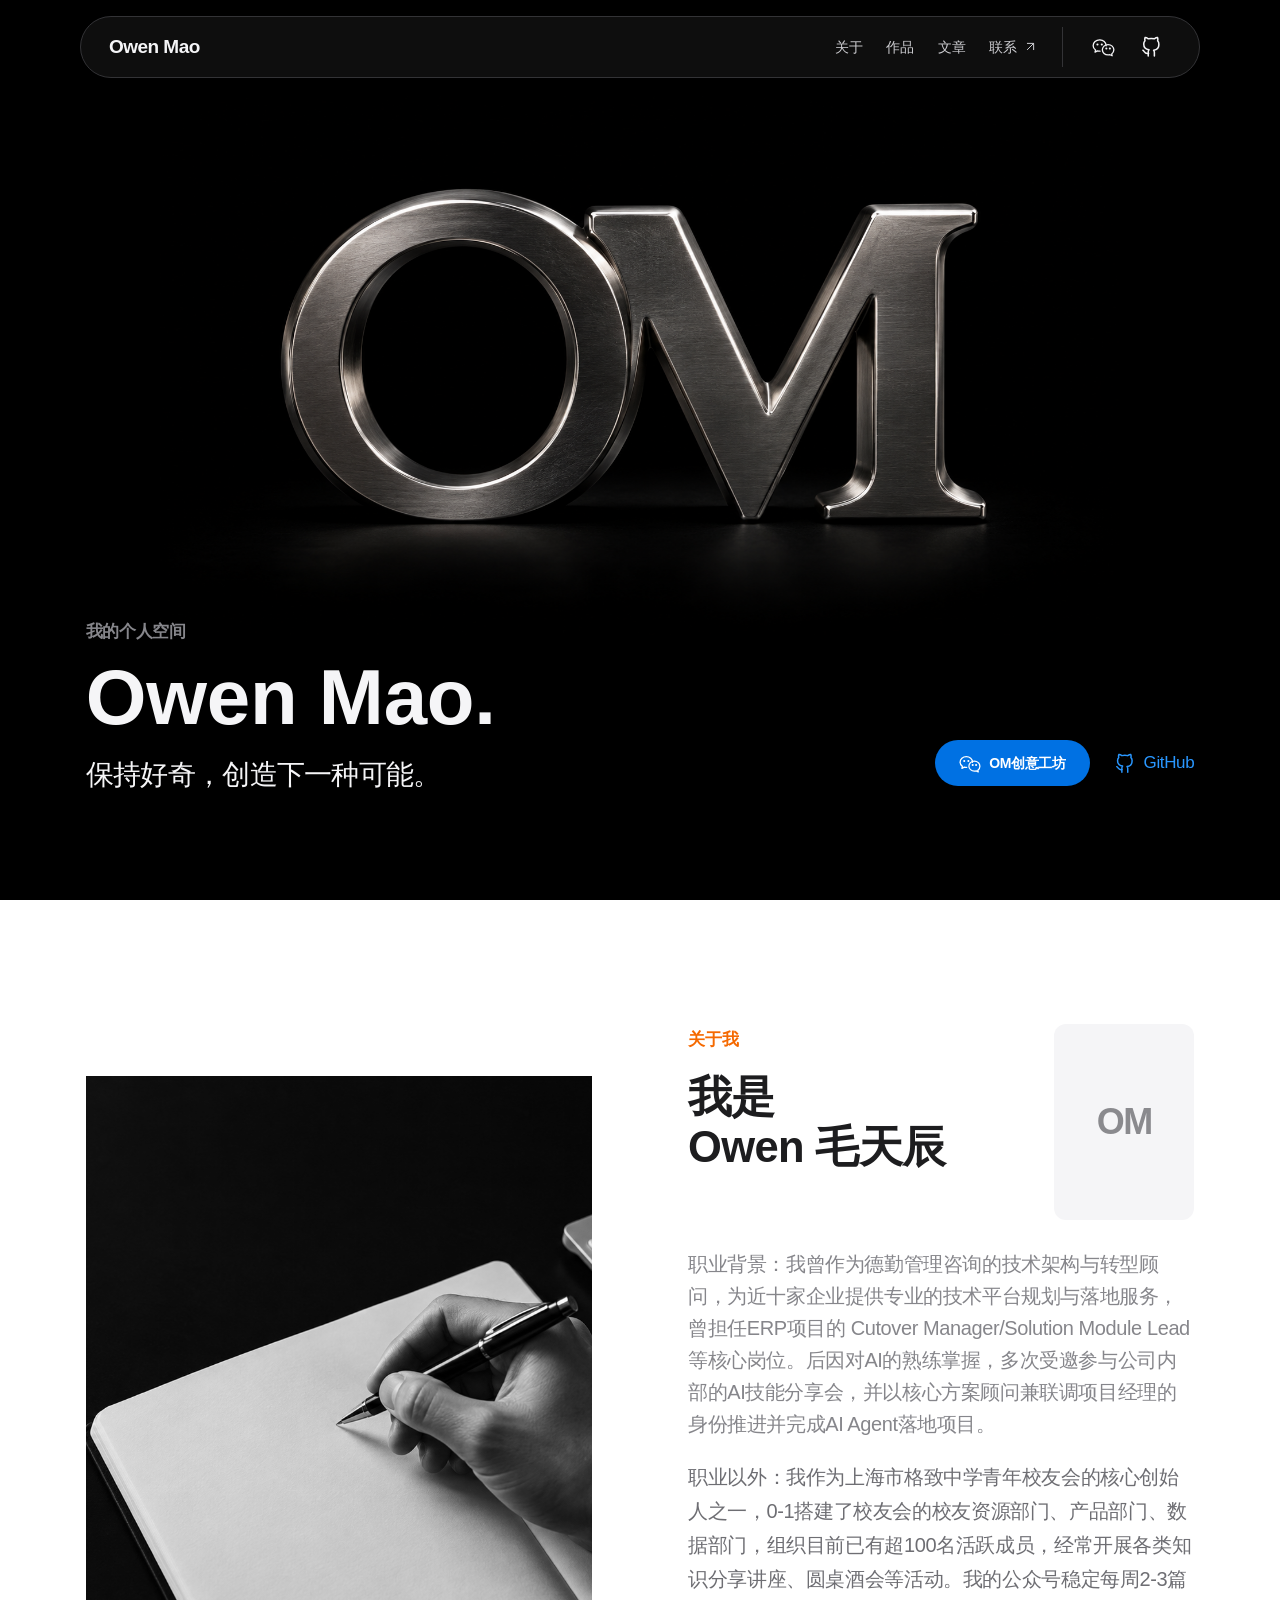
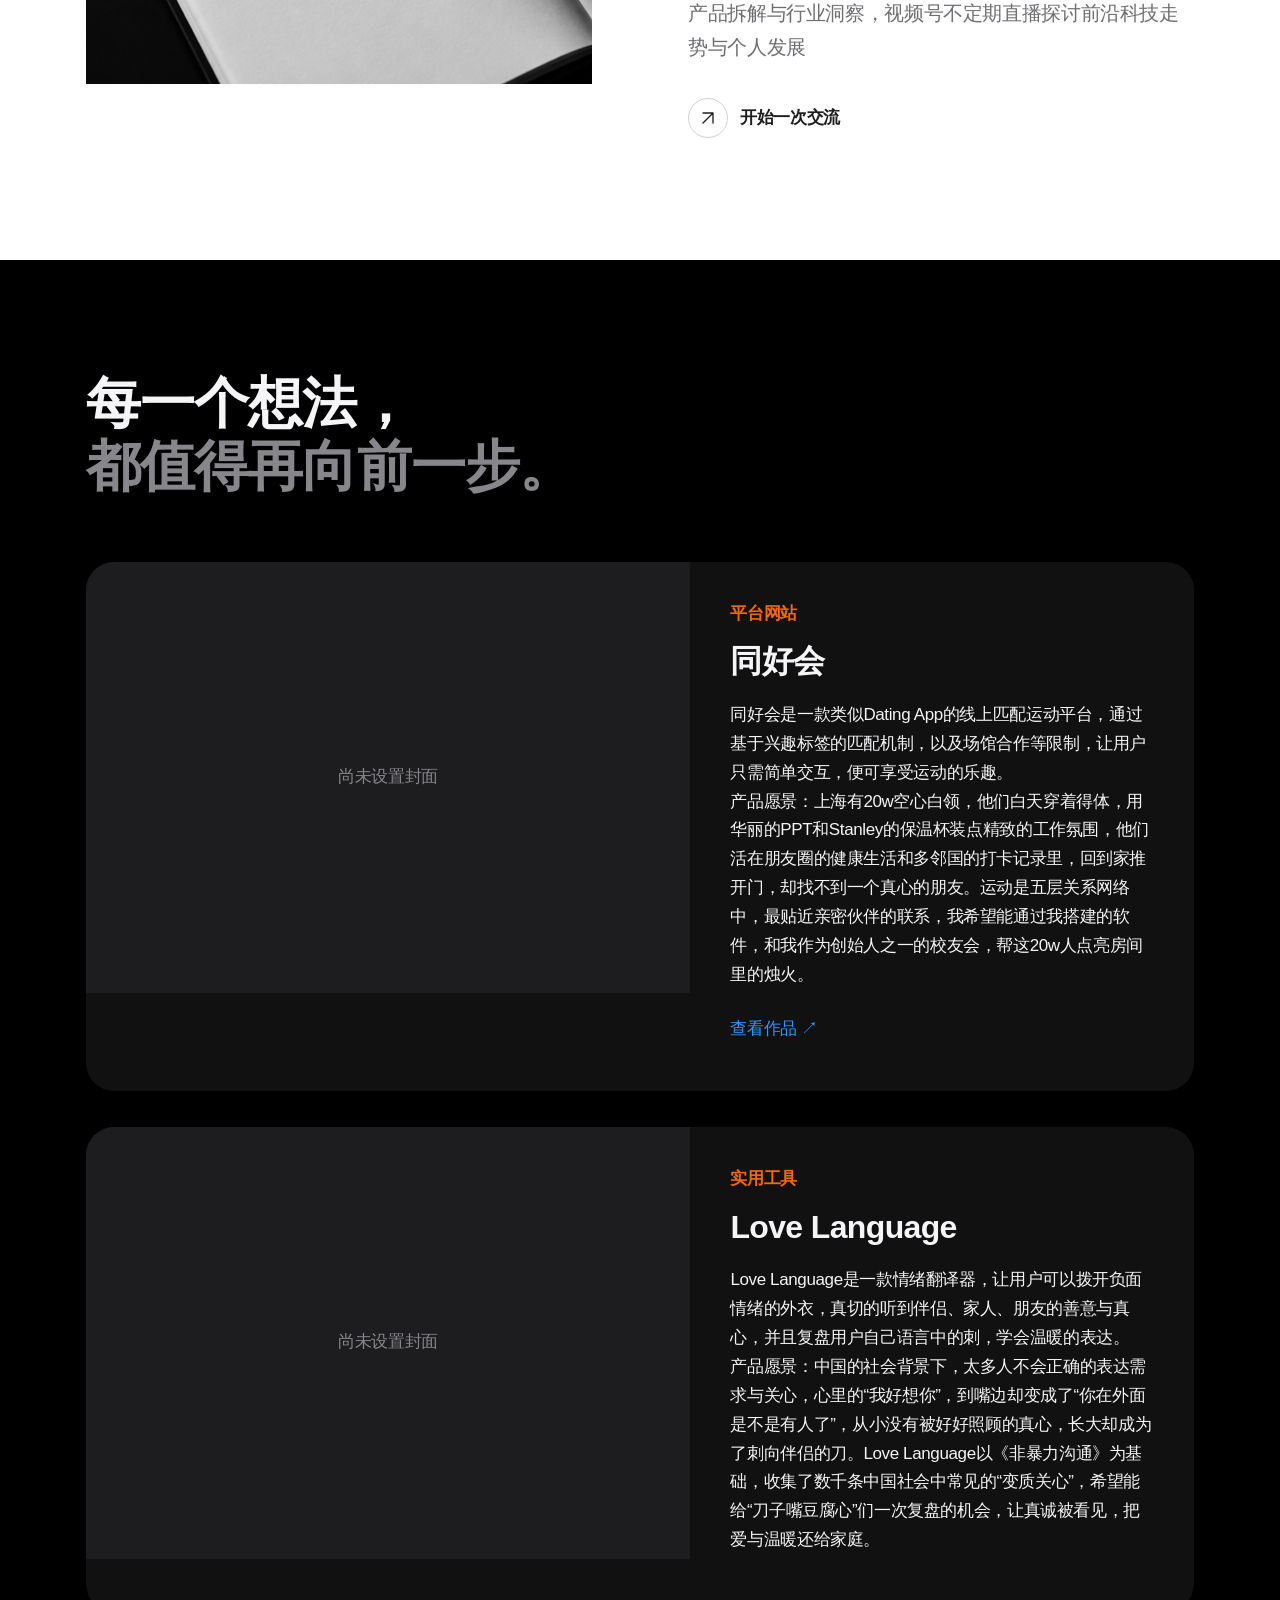
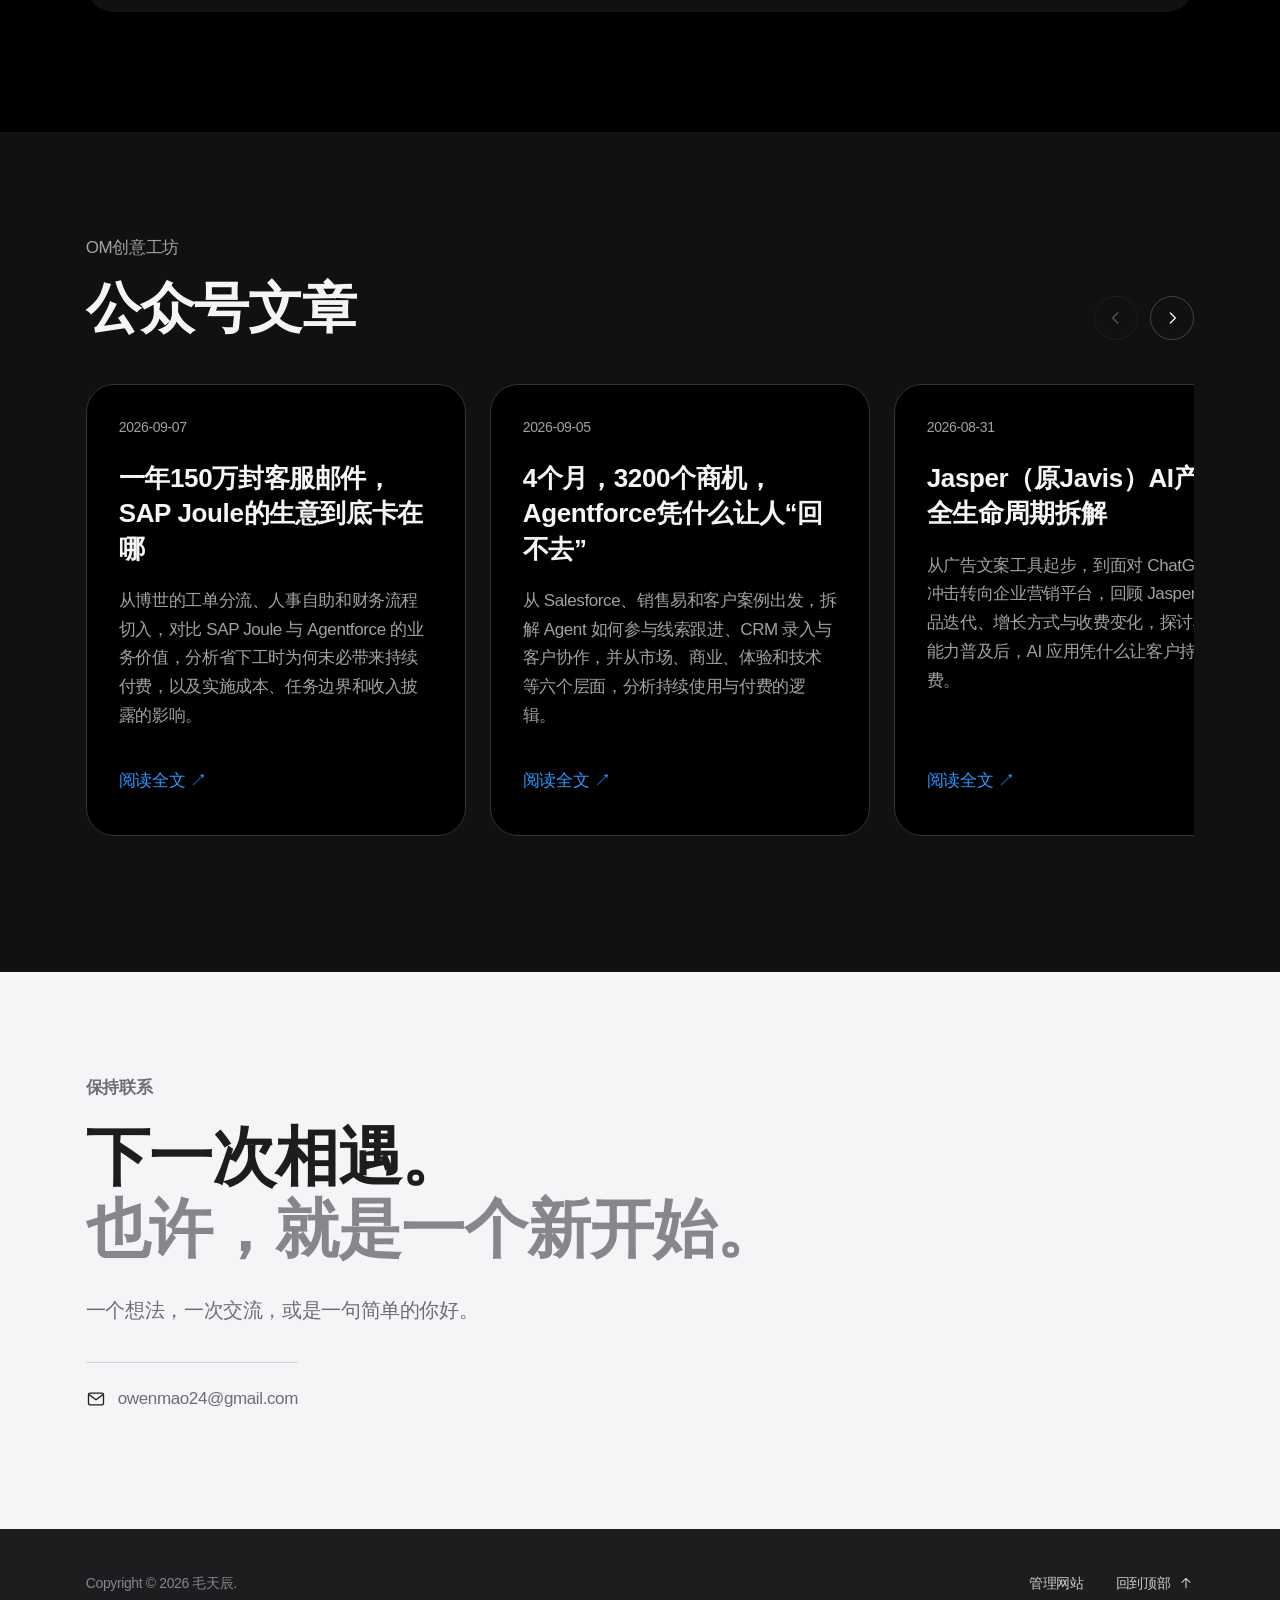
==== index.html @ c72ec926 "Publish Owen Mao personal website with password-managed content" ====
<!DOCTYPE html>
<html lang="zh-CN">
<head>
  <meta charset="UTF-8">
  <meta name="viewport" content="width=device-width, initial-scale=1">
  <meta name="theme-color" content="#000000">
  <meta name="color-scheme" content="dark light">
  <meta name="description" content="Owen Mao 的个人空间。保持好奇，创造下一种可能。">
  <title>Owen Mao — 保持好奇</title>
  <style>
    :root {
      --obsidian: #1d1d1f;
      --frost: #f5f5f7;
      --black: #000000;
      --white: #ffffff;
      --carbon: #111111;
      --platinum: #86868b;
      --graphite: #333336;
      --silver: #cccccc;
      --smoke: #424245;
      --blue: #0071e3;
      --link: #0066cc;
      --halo: #2997ff;
      --orange: #f56900;
      --display: "SF Pro Display", -apple-system, BlinkMacSystemFont, "Segoe UI", "PingFang SC", "Microsoft YaHei", sans-serif;
      --text: "SF Pro Text", -apple-system, BlinkMacSystemFont, "Segoe UI", "PingFang SC", "Microsoft YaHei", sans-serif;
      --max-width: 1440px;
      --gutter: clamp(24px, 6.7vw, 100px);
      --radius-card: 28px;
      --radius-button: 36px;
      --radius-pill: 980px;
    }
    *, *::before, *::after { box-sizing: border-box; }
    html { scroll-behavior: smooth; scroll-padding-top: 104px; }
    body { margin: 0; background: var(--black); color: var(--frost); font-family: var(--text); font-size: 17px; line-height: 1.47; letter-spacing: -.022em; -webkit-font-smoothing: antialiased; }
    a { color: inherit; text-decoration: none; }
    a:focus-visible { outline: 3px solid var(--halo); outline-offset: 5px; border-radius: 10px; }
    button, a { -webkit-tap-highlight-color: transparent; }
    img { display: block; max-width: 100%; }
    svg { display: block; width: 20px; height: 20px; fill: none; stroke: currentColor; stroke-width: 1.6; stroke-linecap: round; stroke-linejoin: round; flex-shrink: 0; }
    ::selection { color: var(--white); background: var(--blue); }
    .skip { position: fixed; z-index: 30; left: 24px; top: -100px; padding: 12px 20px; background: var(--blue); color: var(--white); border-radius: var(--radius-button); }
    .skip:focus { top: 16px; }
    .container { max-width: var(--max-width); margin-inline: auto; padding-inline: var(--gutter); }
    .navigation { position: fixed; z-index: 20; inset: 16px 24px auto; }
    .nav-inner { min-height: 60px; max-width: 1120px; margin-inline: auto; display: flex; align-items: center; justify-content: space-between; gap: 24px; padding: 8px 28px; border: 1px solid var(--graphite); border-radius: var(--radius-pill); background: rgba(17,17,17,.84); -webkit-backdrop-filter: saturate(130%) blur(20px); backdrop-filter: saturate(130%) blur(20px); }
    .brand { display: inline-flex; align-items: center; font-family: var(--display); font-size: 19px; font-weight: 600; letter-spacing: -.028em; white-space: nowrap; padding-block: 8px; }
    .nav-links { display: flex; gap: 32px; align-items: center; font-size: 14px; line-height: 1.43; letter-spacing: -.016em; }
    .nav-links a { color: #ceced2; padding-block: 10px; transition: color .2s; }
    .nav-links a:hover, .nav-links a[aria-current="location"] { color: var(--white); }
    .nav-links .nav-contact { display: flex; gap: 6px; align-items: center; }
    .nav-contact svg { width: 15px; height: 15px; }
    .hero { min-height: 840px; min-height: min(960px, 100svh); padding-top: 104px; padding-bottom: 80px; background: var(--black); }
    .hero-visual { height: clamp(320px, 51vw, 540px); max-width: 1400px; margin: -8px auto -16px; overflow: hidden; }
    .hero-visual img { width: 100%; height: 100%; min-height: 0; object-fit: contain; }
    .hero-copy { display: flex; align-items: flex-end; justify-content: space-between; gap: 48px; position: relative; }
    .hero-kicker { color: var(--platinum); margin: 0 0 12px; font-size: 17px; font-weight: 600; letter-spacing: -.019em; }
    h1, h2, h3, p { margin-top: 0; }
    h1 { font-family: var(--display); margin-bottom: 16px; font-size: clamp(56px, 6.1vw, 80px); font-weight: 700; line-height: 1.05; letter-spacing: -.003em; }
    .hero-subtitle { margin: 0; font-family: var(--display); font-size: clamp(21px, 2.3vw, 28px); line-height: 1.4; font-weight: 500; letter-spacing: -.025em; }
    .hero-actions { display: flex; align-items: center; gap: 24px; padding-bottom: 8px; flex-shrink: 0; }
    .button { min-height: 44px; display: inline-flex; align-items: center; justify-content: center; gap: 8px; padding: 12px 24px; border-radius: var(--radius-button); background: var(--blue); color: var(--white); font-size: 14px; font-weight: 600; line-height: 1.43; letter-spacing: -.016em; transition: background-color .2s; }
    .button:hover { background: #0077ed; }
    .text-link { color: var(--halo); display: inline-flex; align-items: center; gap: 5px; min-height: 44px; font-size: 17px; line-height: 1.4; }
    .text-link:hover span { text-decoration: underline; text-underline-offset: 4px; }
    .text-link svg { width: 15px; height: 15px; }
    .work-section { padding-block: 112px 120px; background: var(--black); }
    .section-title { font-family: var(--display); font-size: clamp(36px, 4.3vw, 56px); line-height: 1.14; font-weight: 700; letter-spacing: -.015em; margin: 0 0 60px; }
    .section-title .secondary { color: var(--platinum); }
    .feature-card { margin: 0; position: relative; width: 100%; aspect-ratio: 1.85 / 1; min-height: 400px; background: var(--obsidian); border-radius: var(--radius-card); overflow: hidden; }
    .feature-card > img { width: 100%; height: 100%; position: absolute; inset: 0; object-fit: cover; }
    .feature-copy { position: relative; z-index: 1; padding: clamp(28px, 4.5vw, 60px); max-width: 550px; }
    .feature-label { color: var(--frost); font-size: 17px; line-height: 1.4; margin-bottom: 12px; font-weight: 600; }
    .feature-copy h3 { margin-bottom: 20px; font-size: clamp(28px, 3vw, 40px); line-height: 1.18; letter-spacing: -.02em; font-weight: 600; font-family: var(--display); }
    .feature-copy p:last-child { color: var(--frost); font-size: 17px; line-height: 1.6; max-width: 300px; }
    .work-caption { display: flex; gap: 24px; justify-content: space-between; align-items: start; padding: 24px 4px 0; font-size: 14px; color: var(--platinum); line-height: 1.6; }
    .work-caption p { margin: 0; }
    .work-caption span { color: var(--silver); }
    .about-section { background: var(--white); color: var(--obsidian); padding-block: 120px; }
    .about-grid { display: grid; grid-template-columns: 1fr 1fr; align-items: center; gap: clamp(48px, 7.5vw, 108px); }
    .about-visual { min-width: 0; aspect-ratio: 1 / 1.2; margin: 0; overflow: hidden; background: var(--frost); }
    .about-visual img { width: 100%; height: 100%; object-fit: cover; object-position: 77% center; filter: grayscale(1); }
    .category { color: var(--orange); font-weight: 600; font-size: 17px; line-height: 1.47; letter-spacing: -.011em; margin: 0 0 20px; }
    .about-copy h2 { font-family: var(--display); font-size: clamp(36px, 4.3vw, 56px); font-weight: 700; line-height: 1.14; letter-spacing: -.015em; margin: 0 0 28px; }
    .about-body { color: var(--platinum); font-weight: 400; line-height: 1.6; letter-spacing: -.02em; margin: 0 0 20px; max-width: none; }
    .about-body strong { font-weight: 600; color: var(--obsidian); }
    .about-note { color: #6e6e73; line-height: 1.7; margin-bottom: 32px; }
    .about-body, .about-note { font-size: 20px; }
    .inline-link { display: inline-flex; align-items: center; gap: 12px; min-height: 44px; color: var(--obsidian); font-size: 17px; font-weight: 600; }
    .inline-link .icon-circle { display: grid; place-items: center; width: 40px; height: 40px; border: 1px solid #d2d2d7; border-radius: var(--radius-pill); transition: background-color .2s; }
    .inline-link:hover .icon-circle { background: var(--frost); }
    .inline-link:hover .link-label { text-decoration: underline; text-underline-offset: 5px; }
    .contact-section { color: var(--obsidian); background: var(--frost); padding-block: 104px 112px; }
    .contact-content { max-width: 980px; }
    .contact-kicker { font-size: 17px; font-weight: 600; color: #6e6e73; margin-bottom: 20px; }
    .contact-title { font-family: var(--display); font-size: clamp(40px, 5vw, 64px); line-height: 1.13; font-weight: 700; letter-spacing: -.015em; margin-bottom: 28px; }
    .contact-title span { color: var(--platinum); }
    .contact-body { color: #6e6e73; font-size: 20px; line-height: 1.6; margin-bottom: 36px; }
    .contact-line { display: inline-flex; align-items: center; gap: 12px; border-top: 1px solid #d2d2d7; padding-top: 24px; color: #6e6e73; font-size: 17px; }
    .contact-line svg { color: var(--obsidian); }
    .footer { background: var(--obsidian); color: var(--platinum); font-size: 14px; line-height: 1.6; padding-block: 32px; }
    .footer-inner { display: flex; align-items: center; justify-content: space-between; gap: 24px; }
    .footer p { margin: 0; }
    .footer a { color: var(--silver); display: inline-flex; align-items: center; gap: 8px; min-height: 44px; }
    .footer svg { width: 16px; height: 16px; }
    .footer a:hover { color: var(--frost); }
    @media (max-width: 1000px) {
      .hero { min-height: auto; padding-bottom: 76px; }
      .hero-visual { height: 50vw; margin-bottom: 12px; }
      .hero-copy { align-items: start; gap: 32px; }
      .hero-actions { flex-direction: column; align-items: start; gap: 8px; padding-top: 44px; }
      .section-title { margin-bottom: 40px; }
      .work-section { padding-block: 88px 96px; }
      .about-section { padding-block: 96px; }
      .about-grid { gap: 40px; }
      
      .feature-copy { max-width: 430px; }
      .feature-copy p:last-child { max-width: 240px; }
    }
    @media (max-width: 700px) {
      :root { --gutter: 24px; }
      html { scroll-padding-top: 88px; }
      .navigation { inset: 12px 12px auto; }
      .nav-inner { min-height: 56px; padding: 6px 20px; gap: 16px; }
      .brand { font-size: 17px; }
      .nav-links { gap: 20px; font-size: 14px; }
      .nav-contact svg { display: none; }
      .hero { padding-top: 108px; padding-bottom: 76px; }
      .hero-visual { height: 62vw; min-height: 236px; margin-inline: 0; margin-bottom: 28px; overflow: hidden; }
      .hero-visual img { width: 122%; max-width: none; margin-left: -11%; }
      .hero-copy { flex-direction: column; gap: 28px; }
      h1 { font-size: 56px; margin-bottom: 14px; }
      .hero-kicker { font-size: 17px; margin-bottom: 12px; }
      .hero-subtitle { font-size: 21px; max-width: 330px; }
      .hero-actions { flex-direction: row; align-items: center; gap: 24px; padding: 0; }
      .section-title { font-size: 36px; line-height: 1.2; margin-bottom: 36px; }
      .work-section { padding-block: 12px 88px; }
      .feature-card { aspect-ratio: 4 / 5; min-height: 480px; }
      .feature-card > img { object-position: 42% center; }
      .feature-copy { padding: 28px; max-width: 360px; }
      .feature-copy h3 { font-size: 28px; max-width: 270px; }
      .feature-copy p:last-child { max-width: 224px; font-size: 17px; }
      .feature-label { font-size: 14px; }
      .work-caption { flex-direction: column; gap: 8px; padding-top: 20px; }
      .about-section { padding-block: 88px; }
      .about-grid { display: flex; flex-direction: column-reverse; align-items: stretch; gap: 48px; }
      .about-copy h2 { font-size: 40px; line-height: 1.18; }
      .about-body { max-width: none; }
      .about-note { margin-bottom: 24px; }
      .about-visual { aspect-ratio: 1 / 1; }
      .about-visual img { object-position: 78% center; }
      .category { margin-bottom: 16px; }
      .contact-section { padding-block: 80px 88px; }
      .contact-title { font-size: 40px; line-height: 1.18; }
      .contact-body { font-size: 20px; }
      .footer { padding-block: 24px; }
      .footer-inner { align-items: start; gap: 12px; font-size: 14px; }
      .footer p { padding-block: 10px; max-width: 230px; }
      .footer a { white-space: nowrap; }
    }
    @media (max-width: 380px) {
      .nav-inner { padding-inline: 16px; gap: 12px; }
      .nav-links { gap: 14px; }
      .brand { font-size: 16px; }
      .hero-visual { min-height: 205px; }
      h1 { font-size: 48px; }
      .hero-subtitle { font-size: 20px; }
      .hero-actions { gap: 20px; }
      .section-title { font-size: 32px; }
      .feature-card { min-height: 460px; }
      .feature-copy { padding: 28px; }
      .contact-title { font-size: 36px; }
      .footer-inner { flex-wrap: wrap; }
    }
    @media (prefers-reduced-motion: reduce) {
      html { scroll-behavior: auto; }
      *, *::before, *::after { transition: none !important; animation: none !important; }
    }
    @media print {
      .navigation, .hero-actions, .skip, .footer a { display: none; }
      .hero { padding-top: 0; }
      .hero-visual { height: 340px; }
      .work-section, .about-section, .contact-section { padding-block: 48px; }
      body { print-color-adjust: exact; -webkit-print-color-adjust: exact; }
      .feature-card, .about-grid { break-inside: avoid; }
    }
[hidden] { display: none !important; }
button, input, textarea { font: inherit; letter-spacing: inherit; }
button { cursor: pointer; }
button:disabled { cursor: wait; opacity: .55; }
button:focus-visible, input:focus-visible, textarea:focus-visible { outline: 3px solid var(--halo); outline-offset: 4px; }
button { color: inherit; }
body[data-editing="false"] [data-edit-only] { display: none !important; }
body[data-editing="true"] { padding-bottom: 100px; }
body:has(dialog[open]) { overflow: hidden; }
.nav-inner { gap: 24px; }
.nav-links { margin-left: auto; gap: 24px; }
.social-links { display: flex; align-items: center; gap: 8px; border-left: 1px solid var(--graphite); padding-left: 20px; }
.social-icon { position: relative; display: grid; place-items: center; width: 40px; height: 40px; flex-shrink: 0; color: var(--frost); border: 1px solid transparent; background: transparent; border-radius: 980px; transition: background .2s; }
.social-icon:hover { background: var(--graphite); }
.social-icon svg { width: 23px; height: 23px; }
.social-icon.unconfigured { color: #a1a1a6; border-color: var(--graphite); }
.hero-social-links { display: flex; flex-direction: row; flex-wrap: wrap; align-items: center; gap: 24px; max-width: 100%; }
.hero-social-links .social-icon { display: inline-flex; gap: 8px; width: auto; height: auto; min-height: 44px; max-width: 100%; padding: 10px 0; border: 0; color: var(--halo); background: transparent; font-size: 17px; }
.hero-social-links .social-icon svg { width: 22px; height: 22px; }
.hero-social-links .social-label { max-width: 10em; overflow: hidden; text-overflow: ellipsis; white-space: nowrap; }
.hero-social-links .social-icon[data-platform="wechat"] { padding: 12px 24px; border-radius: var(--radius-button); background: var(--blue); color: var(--white); font-size: 14px; font-weight: 600; }
.hero-social-links .social-icon[data-platform="wechat"]:hover { background: #0077ed; }
.hero-social-links .social-icon[data-platform="github"]:hover .social-label { text-decoration: underline; text-underline-offset: 4px; }
.hero-social-links .social-icon:disabled { cursor: default; opacity: 1; }
.social-number { position: absolute; right: 1px; bottom: -1px; font-size: 12px; font-weight: 600; background: var(--carbon); padding-inline: 3px; border-radius: 10px; }
.section-heading-row { display: flex; align-items: start; justify-content: space-between; gap: 24px; }
.section-heading-row .edit-button { margin-top: 8px; flex-shrink: 0; }
.edit-button, .cancel-button, .dock-button, .footer-edit { display: inline-flex; align-items: center; justify-content: center; gap: 8px; min-height: 40px; padding: 9px 16px; border: 1px solid #4a4a4f; border-radius: 36px; background: transparent; color: var(--frost); font-size: 14px; line-height: 1.43; }
.edit-button:hover, .dock-button:hover { background: #ffffff0d; }
.about-heading-row { display: flex; gap: 16px; align-items: start; justify-content: space-between; margin-bottom: 20px; }
.about-heading-row .category { margin: 8px 0 0; }
.about-heading-row .edit-button { border-color: #d2d2d7; color: var(--obsidian); }
.about-heading-row .edit-button:hover { background: var(--frost); }
#about-title, #about-bio { white-space: pre-line; overflow-wrap: anywhere; }
.about-visual img.has-custom-image { filter: none; object-position: center; }
.portfolio-list { display: flex; flex-direction: column; gap: 36px; }
.portfolio-list:not(:empty) { margin-top: 4px; }
.portfolio-item { display: grid; grid-template-columns: 1.2fr 1fr; background: var(--carbon); border-radius: 28px; overflow: hidden; }
.project-media { position: relative; overflow: hidden; min-width: 0; min-height: 360px; aspect-ratio: 1.4; background: var(--obsidian); display: grid; place-items: center; }
.project-media img { position: absolute; inset: 0; width: 100%; height: 100%; min-height: 0; object-fit: cover; }
.no-cover { color: var(--platinum); font-size: 17px; }
.project-content { padding: 40px; display: flex; align-items: start; flex-direction: column; justify-content: center; min-width: 0; }
.project-category { color: var(--orange); font-size: 17px; font-weight: 600; margin-bottom: 16px; overflow-wrap: anywhere; }
.project-title { font-family: var(--display); font-size: 32px; line-height: 1.2; margin-bottom: 20px; letter-spacing: -.02em; overflow-wrap: anywhere; }
.project-description { color: var(--frost); font-size: 17px; line-height: 1.7; white-space: pre-wrap; overflow-wrap: anywhere; }
.project-controls { display: flex; flex-wrap: wrap; gap: 10px; margin-top: 24px; }
.project-controls button { min-height: 40px; }
.editor-dock { position: fixed; z-index: 24; bottom: 20px; left: 50%; transform: translateX(-50%); width: max-content; max-width: calc(100% - 32px); display: flex; align-items: center; gap: 12px; border: 1px solid var(--smoke); background: rgba(17,17,17,.95); color: var(--frost); border-radius: 28px; padding: 12px 16px; -webkit-backdrop-filter: blur(20px); backdrop-filter: blur(20px); }
.save-indicator { display: flex; flex-direction: column; gap: 3px; margin-inline: 4px 16px; min-width: 0; }
.save-indicator strong { font-size: 14px; font-weight: 600; }
.save-indicator span { font-size: 12px; color: #a1a1a6; max-width: 270px; }
.dock-button { border-color: transparent; white-space: nowrap; padding-inline: 12px; }
.dock-save { background: var(--frost); color: var(--obsidian); border: 0; border-radius: 36px; min-height: 40px; padding: 10px 20px; white-space: nowrap; font-size: 14px; font-weight: 600; }
.dock-save:hover { background: var(--white); }
.footer-edit { border: 0; color: var(--silver); padding-inline: 8px; margin-left: auto; }
.toast { position: fixed; z-index: 40; bottom: 110px; left: 50%; transform: translateX(-50%); width: max-content; max-width: calc(100% - 40px); padding: 16px 24px; border: 1px solid var(--smoke); background: var(--obsidian); color: var(--frost); border-radius: 28px; font-size: 14px; line-height: 1.6; text-align: center; }
.editor-dialog { color-scheme: dark; width: min(660px, calc(100vw - 32px)); max-height: min(88svh, 920px); margin: auto; padding: 32px; border: 1px solid var(--graphite); border-radius: 28px; background: var(--carbon); color: var(--frost); overflow-y: auto; }
.editor-dialog::backdrop { background: rgba(0,0,0,.75); -webkit-backdrop-filter: blur(8px); backdrop-filter: blur(8px); }
.dialog-heading { display: flex; align-items: start; justify-content: space-between; gap: 20px; margin-bottom: 28px; }
.dialog-eyebrow { font-size: 14px; color: var(--platinum); margin-bottom: 8px; }
.dialog-heading h2 { font-size: 28px; line-height: 1.25; margin: 0; font-family: var(--display); }
.close-dialog { width: 40px; height: 40px; flex-shrink: 0; border: 0; border-radius: 980px; background: var(--graphite); color: var(--frost); font-size: 26px; line-height: 1; }
.editor-dialog label { display: block; margin-bottom: 20px; font-size: 14px; line-height: 1.5; font-weight: 600; }
.editor-dialog input:not([type="hidden"]), .editor-dialog textarea { display: block; width: 100%; margin-top: 8px; background: var(--obsidian); color: var(--frost); border: 1px solid var(--smoke); border-radius: 10px; padding: 12px 14px; font-size: 16px; line-height: 1.5; font-weight: 400; }
.editor-dialog input::placeholder, .editor-dialog textarea::placeholder { color: #97979d; opacity: 1; }
.editor-dialog textarea { resize: vertical; min-height: 80px; }
.editor-dialog input[type="file"] { padding: 10px; font-size: 14px; }
.editor-dialog input::file-selector-button { background: var(--graphite); border: 0; color: var(--frost); border-radius: 10px; padding: 8px 12px; margin-right: 12px; cursor: pointer; }
.optional { font-size: 12px; color: #a1a1a6; font-weight: 400; margin-left: 10px; }
.dialog-actions { display: flex; justify-content: end; flex-wrap: wrap; gap: 12px; margin-top: 28px; }
.editor-dialog .button { border: 0; }
.dialog-actions .cancel-button { min-height: 44px; padding-inline: 24px; }
.save-hint, .dialog-description { font-size: 14px; color: #a1a1a6; line-height: 1.7; margin: 16px 0 0; }
.dialog-description { font-size: 16px; margin: 0 0 24px; }
.form-error { color: #ffb4ab; font-size: 14px; line-height: 1.6; margin: 16px 0; }
.image-preview { margin: 0 0 24px; }
.image-preview img { max-height: 220px; width: 100%; object-fit: contain; background: var(--black); border-radius: 10px; margin-bottom: 12px; }
.social-fieldset { border: 0; padding: 24px 0 4px; margin: 0; border-top: 1px solid var(--graphite); }
.social-fieldset legend { float: left; width: 100%; color: var(--frost); font-size: 17px; font-weight: 600; margin-bottom: 16px; }
.small-dialog { max-width: 480px; }
.danger-button { min-height: 44px; border: 1px solid #76534f; background: transparent; color: #ffb4ab; border-radius: 36px; padding: 12px 24px; font-size: 14px; }
@media (max-width: 900px) {
  .nav-inner { gap: 16px; padding-inline: 20px; }
  .nav-links { gap: 20px; }
  .social-links { padding-left: 12px; gap: 4px; }
  .project-content { padding: 28px; }
  .project-title { font-size: 28px; }
}
@media (max-width: 700px) {
  .hero-social-links { gap: 20px; }
  .work-section { padding-block: 88px; }
  html { scroll-padding-top: 136px; }
  .nav-inner { display: grid; grid-template-columns: 1fr auto; border-radius: 28px; column-gap: 12px; row-gap: 0; padding: 8px 20px; }
  .brand { grid-area: 1 / 1; }
  .social-links { grid-area: 1 / 2; border: 0; padding-left: 0; gap: 6px; }
  .social-icon { width: 36px; height: 36px; }
  .nav-links { grid-area: 2 / 1 / 3 / 3; width: 100%; justify-content: space-between; gap: 24px; border-top: 1px solid var(--graphite); margin-top: 4px; }
  .nav-links a { padding-block: 8px; }
  .hero { padding-top: 144px; }
  .section-heading-row { flex-direction: column; gap: 0; margin-bottom: 32px; }
  .section-heading-row .section-title { margin-bottom: 20px; }
  .section-heading-row .edit-button { margin-top: 0; }
  .portfolio-item { display: flex; flex-direction: column; }
  .project-media { min-height: 240px; aspect-ratio: 1.4; }
  .project-media img { max-height: 440px; }
  .editor-dock { width: calc(100% - 24px); max-width: 500px; flex-wrap: wrap; justify-content: space-between; bottom: 12px; padding: 12px 14px; gap: 6px; }
  .save-indicator { width: 100%; margin: 0 4px 2px; flex-direction: row; align-items: baseline; flex-wrap: wrap; column-gap: 12px; }
  .save-indicator span { max-width: none; }
  .dock-button { padding-inline: 10px; }
  .dock-save { margin-left: auto; }
  .editor-dialog { padding: 24px; max-height: 90svh; }
  .dialog-heading h2 { font-size: 24px; }
  .optional { display: block; margin: 4px 0 0; }
  .toast { bottom: 142px; }
  body[data-editing="true"] { padding-bottom: 132px; }
  .footer-inner { flex-wrap: wrap; }
  .footer-edit { margin-left: 0; }
}
@media print { [data-edit-only], .footer-edit, .editor-dialog, .toast { display: none !important; } body[data-editing] { padding-bottom: 0; } }

.about-content { display: grid; grid-template-columns: minmax(0, 1fr) 140px; align-items: start; gap: 28px 24px; min-width: 0; }
.about-intro { grid-area: 1 / 1; min-width: 0; }
.about-intro h2 { margin-bottom: 0; font-size: clamp(32px, 3.4vw, 48px); overflow-wrap: anywhere; }
.about-details { grid-area: 2 / 1 / 3 / 3; min-width: 0; }
.about-details .about-body, .about-details .about-note { max-width: none; white-space: pre-line; overflow-wrap: anywhere; }
.about-portrait { grid-area: 1 / 2; padding-top: 4px; }
.portrait-frame { width: 140px; aspect-ratio: 5 / 7; display: grid; place-items: center; border-radius: 12px; background: var(--frost); overflow: hidden; color: #8a8a8e; font-family: var(--display); font-size: 36px; font-weight: 600; letter-spacing: -.04em; }
.portrait-frame img { width: 100%; height: 100%; object-fit: cover; }
.about-portrait .edit-button { margin-top: 12px; padding-inline: 12px; color: var(--obsidian); border-color: #d2d2d7; }
.about-heading-row { flex-wrap: wrap; }
.articles-section { padding-block: 104px 112px; background: var(--carbon); }
.articles-heading { display: flex; align-items: flex-end; justify-content: space-between; gap: 32px; margin-bottom: 40px; }
.article-account { color: #a1a1a6; font-size: 17px; margin-bottom: 16px; }
.articles-heading .section-title { margin: 0; }
.articles-actions, .article-navigation { display: flex; align-items: center; gap: 12px; }
.articles-actions { flex-wrap: wrap; justify-content: flex-end; }
.article-arrow { display: grid; place-items: center; width: 44px; height: 44px; border: 1px solid var(--smoke); border-radius: 50%; background: transparent; color: var(--frost); }
.article-arrow:hover:not(:disabled) { background: var(--graphite); }
.article-arrow:disabled { cursor: default; opacity: .3; }
.article-list { display: flex; gap: 24px; overflow-x: auto; padding: 4px 0 24px; scroll-snap-type: x proximity; overscroll-behavior-inline: contain; scrollbar-width: thin; scrollbar-color: var(--smoke) transparent; }
.article-list:focus-visible { outline: 2px solid var(--halo); outline-offset: 8px; }
.article-card { flex: 0 0 min(380px, 85%); min-width: 0; min-height: 360px; display: flex; flex-direction: column; align-items: flex-start; padding: 32px; border: 1px solid var(--graphite); border-radius: 28px; background: var(--black); scroll-snap-align: start; }
.article-date { font-size: 14px; color: #a1a1a6; margin-bottom: 24px; }
.article-title { font-family: var(--display); font-size: 26px; line-height: 1.35; margin-bottom: 20px; overflow-wrap: anywhere; }
.article-summary { color: #a1a1a6; font-size: 17px; line-height: 1.7; white-space: pre-line; overflow-wrap: anywhere; margin-bottom: 28px; }
.article-read { margin-top: auto; }
.articles-empty { padding-block: 24px; color: #a1a1a6; }
.articles-empty p { margin-bottom: 12px; }
.qr-dialog { max-width: 440px; color-scheme: light; background: var(--white); color: var(--obsidian); border: 0; }
.qr-dialog .dialog-eyebrow { color: #6e6e73; }
.qr-dialog .close-dialog { background: var(--frost); color: var(--obsidian); }
.wechat-qr { width: min(100%, 280px); height: auto; aspect-ratio: 1; object-fit: contain; margin: 0 auto; background: white; }
.qr-caption { margin: 20px 0 4px; text-align: center; color: #6e6e73; font-size: 16px; line-height: 1.6; }
@media (max-width: 900px) {
  .about-grid { display: flex; flex-direction: column-reverse; align-items: stretch; gap: 48px; }
  .about-visual { aspect-ratio: 1 / 1; }
}
@media (max-width: 700px) {
  .about-content { grid-template-columns: minmax(0, 1fr) 112px; column-gap: 16px; }
  .about-intro h2 { font-size: clamp(28px, 6vw, 40px); line-height: 1.2; }
  .portrait-frame { width: 112px; font-size: 32px; }
  .articles-section { padding-block: 80px; }
  .articles-heading { align-items: flex-start; flex-wrap: wrap; gap: 24px; margin-bottom: 28px; }
  .articles-actions { justify-content: flex-start; }
  .article-card { flex-basis: 87%; padding: 28px; }
  .article-title { font-size: 24px; }
  .nav-links { gap: 14px; }
}
@media (max-width: 380px) {
  .about-content { grid-template-columns: minmax(0, 1fr) 104px; }
  .about-intro h2 { font-size: 26px; }
  .portrait-frame { width: 104px; }
}

  </style>
<link rel="canonical" href="https://owenmao-builder.github.io/">
</head>
<body id="top" data-editing="false" data-github-pages="true" data-content-origin="https://owen-mao-portfolio.owenmao24.chatgpt.site">
  <a class="skip" href="#main">跳到正文</a>
  <header class="navigation">
    <div class="nav-inner">
      <a class="brand" href="#top" aria-label="Owen Mao，返回首页">Owen Mao</a>
      <nav class="nav-links" aria-label="主导航">
        <a href="#about">关于</a>
        <a href="#work">作品</a>
        <a href="#articles">文章</a>
        <a href="#contact" class="nav-contact">联系 <svg aria-hidden="true" viewBox="0 0 24 24"><path d="M7 17 17 7M7 7h10v10"/></svg></a>
      </nav>
      <div class="social-links" id="social-links" aria-label="微信公众号与 GitHub"></div>
    </div>
  </header>
  <main id="main">
    <section class="hero" aria-labelledby="hero-title">
      <figure class="hero-visual">
        <img src="assets/om-titanium-hero.png" width="1672" height="941" alt="以钛金属质感呈现的 O 与 M 字母雕塑，置于纯黑背景上" fetchpriority="high" decoding="async">
      </figure>
      <div class="container hero-copy">
        <div>
          <p class="hero-kicker">我的个人空间</p>
          <h1 id="hero-title">Owen Mao.</h1>
          <p class="hero-subtitle">保持好奇，创造下一种可能。</p>
        </div>
        <div class="hero-actions hero-social-links" id="hero-social-links" aria-label="微信公众号与 GitHub"></div>
      </div>
    </section>
    <section class="about-section" id="about" aria-labelledby="about-title">
      <div class="container about-grid">
        <figure class="about-visual">
          <img src="assets/editorial-notebook.png" width="1672" height="941" alt="黑白创作意象：用纸笔记录灵感" loading="eager" decoding="async">
        </figure>
        <div class="about-content">
          <div class="about-copy about-intro">
            <div class="about-heading-row"><p class="category">关于我</p><button class="edit-button" type="button" data-edit-only data-action="edit-about">编辑简介</button></div>
            <h2 id="about-title">我是<br>Owen 毛天辰</h2>
          </div>
          <aside class="about-portrait" aria-label="个人头像">
            <div class="portrait-frame"><img id="about-photo" width="140" height="196" alt="Owen Mao 的头像" decoding="async" hidden><span id="portrait-placeholder" aria-hidden="true">OM</span></div>
            <button class="edit-button" type="button" data-edit-only data-action="edit-about">设置头像</button>
          </aside>
          <div class="about-details">
            <p class="about-body" id="about-bio"><strong>欢迎来到我的个人空间。</strong>这里用来收集作品、记录想法，也认识有趣的人。</p>
            <p class="about-note" id="about-note">个人经历与兴趣介绍，待补充。</p>
            <a class="inline-link" href="#contact"><span class="icon-circle"><svg aria-hidden="true" viewBox="0 0 24 24"><path d="M6 18 18 6M6 6h12v12"/></svg></span><span class="link-label">开始一次交流</span></a>
          </div>
        </div>
      </div>
    </section>
    <section class="work-section" id="work" aria-labelledby="work-title">
      <div class="container">
        <div class="section-heading-row"><h2 class="section-title" id="work-title">每一个想法，<br><span class="secondary">都值得再向前一步。</span></h2><button class="edit-button" type="button" data-edit-only data-action="add-project">＋ 添加作品</button></div>
        <div id="portfolio-list" class="portfolio-list"></div>
        <div id="portfolio-empty">
        <!-- 配图为生成的创作意象，不代表 Owen Mao 的真实照片或已完成作品。 -->
        <figure class="feature-card">
          <img src="assets/editorial-notebook.png" width="1672" height="941" alt="黑白创作意象：一只手握着笔，准备在笔记本上写下想法" loading="eager" decoding="async">
          <figcaption class="feature-copy">
            <p class="feature-label">作品与探索</p>
            <h3>从一笔开始。</h3>
            <p>把一闪而过的灵感，<br>变成可以继续的开始。</p>
          </figcaption>
        </figure>
        <div class="work-caption"><p><span>作品集</span> · 点击“添加作品”，放入你的第一件作品。</p><p>创作意象 / Concept image</p></div>
        </div>
      </div>
    </section>
    <section class="articles-section" id="articles" aria-labelledby="articles-title">
      <div class="container">
        <div class="articles-heading">
          <div><p class="article-account" id="article-account">OM创意工坊</p><h2 class="section-title" id="articles-title">公众号文章</h2></div>
          <div class="articles-actions">
            <button class="edit-button" type="button" data-edit-only data-action="add-article">＋ 添加文章</button>
            <div class="article-navigation" id="article-navigation" hidden>
              <button class="article-arrow" type="button" id="articles-prev" aria-label="查看前面的文章" aria-controls="article-list" data-action="scroll-articles" data-direction="-1"><svg aria-hidden="true" viewBox="0 0 24 24"><path d="m14 6-6 6 6 6"/></svg></button>
              <button class="article-arrow" type="button" id="articles-next" aria-label="查看后面的文章" aria-controls="article-list" data-action="scroll-articles" data-direction="1"><svg aria-hidden="true" viewBox="0 0 24 24"><path d="m10 6 6 6-6 6"/></svg></button>
            </div>
          </div>
        </div>
        <div class="article-list" id="article-list" role="list" tabindex="0" aria-label="公众号文章，可横向滚动"></div>
        <div class="articles-empty" id="articles-empty"><p>暂无文章。</p><p data-edit-only>添加文章的标题、摘要和原文链接。</p></div>
      </div>
    </section>
    <section class="contact-section" id="contact" aria-labelledby="contact-title">
      <div class="container">
        <div class="contact-content">
          <p class="contact-kicker">保持联系</p>
          <h2 class="contact-title" id="contact-title">下一次相遇。<br><span>也许，就是一个新开始。</span></h2>
          <p class="contact-body">一个想法，一次交流，或是一句简单的你好。</p>
          <!-- 补充真实邮箱后，将下方内容替换成可用的 mailto 链接。 -->
          <div class="contact-line"><svg aria-hidden="true" viewBox="0 0 24 24"><rect x="3" y="5" width="18" height="14" rx="2"/><path d="m4 7 8 6 8-6"/></svg><span id="contact-value">联系方式待补充。</span></div>
        </div>
      </div>
    </section>
  </main>
  <footer class="footer"><div class="container footer-inner"><p>Copyright © <span id="year">2026</span> <span id="footer-name">Owen Mao</span>.</p><button class="footer-edit" type="button" data-action="toggle-edit" aria-pressed="true">预览网页</button><a id="public-site-link" data-edit-only href="#" target="_blank" rel="noopener" hidden>查看个人网站</a><a href="#top">回到顶部 <svg aria-hidden="true" viewBox="0 0 24 24"><path d="M12 19V5m-6 6 6-6 6 6"/></svg></a></div></footer>
  <aside class="editor-dock" data-edit-only aria-label="网页编辑工具">
    <div class="save-indicator"><strong>编辑模式</strong><span id="save-status">修改后，记得保存网页文件</span></div>
    <button class="dock-button" type="button" data-action="edit-social">社交链接</button>
    <button class="dock-button" type="button" data-action="toggle-edit">预览</button>
    <button class="dock-button" type="button" id="export-site" data-action="export-site" hidden>导出 HTML</button>
    <button class="dock-button" type="button" id="admin-logout" data-action="admin-logout" hidden>退出管理</button>
    <button class="dock-save" type="button" id="save-site" data-action="save-site">保存网页</button>
  </aside>
  <div class="toast" id="toast" role="status" aria-live="polite" hidden></div>

  <dialog class="editor-dialog small-dialog" id="admin-dialog" aria-labelledby="admin-title">
    <form id="admin-form">
      <div class="dialog-heading"><div><p class="dialog-eyebrow">OM 创意工坊</p><h2 id="admin-title">管理我的网站</h2></div><button class="close-dialog" type="button" data-close aria-label="关闭管理登录">×</button></div>
      <p class="dialog-description">输入管理密码，即可更新文章、作品和个人介绍。</p>
      <label>管理密码<input id="admin-password" type="password" autocomplete="current-password" required maxlength="256"></label>
      <p class="form-error" id="admin-error" role="alert" hidden></p>
      <div class="dialog-actions"><button class="cancel-button" type="button" data-close>取消</button><button class="button" type="submit" id="admin-submit">进入管理</button></div>
    </form>
  </dialog>

  <dialog class="editor-dialog" id="project-dialog" aria-labelledby="project-dialog-title">
    <form id="project-form">
      <div class="dialog-heading"><div><p class="dialog-eyebrow">作品集</p><h2 id="project-dialog-title">添加作品</h2></div><button class="close-dialog" type="button" data-close aria-label="关闭作品编辑">×</button></div>
      <input id="project-id" type="hidden">
      <label>作品名称<input id="project-title" required maxlength="80" placeholder="为作品取一个名字"></label>
      <label>分类<span class="optional">选填</span><input id="project-category" maxlength="40" placeholder="例如：产品设计、摄影、文章"></label>
      <label>作品介绍<textarea id="project-description" maxlength="2000" rows="4" placeholder="介绍它的背景、你的思考和完成的内容"></textarea></label>
      <label>作品链接<span class="optional">选填</span><input id="project-url" type="url" maxlength="2048" placeholder="https://"></label>
      <label>封面图片<span class="optional">PNG / JPG / WebP / GIF，最大 12 MB</span><input id="project-image" type="file" accept="image/png,image/jpeg,image/webp,image/gif"></label>
      <div class="image-preview" id="project-image-preview" hidden><img alt="作品封面预览"><button type="button" class="edit-button" data-action="remove-project-image">移除图片</button></div>
      <p class="form-error" id="project-error" role="alert" hidden></p>
      <div class="dialog-actions"><button class="cancel-button" type="button" data-close>取消</button><button class="button" type="submit">应用修改</button></div>
      <p class="save-hint">应用后，点击底部“保存网页”，将内容和图片存入 HTML 文件。</p>
    </form>
  </dialog>

  <dialog class="editor-dialog" id="about-dialog" aria-labelledby="about-dialog-title">
    <form id="about-form">
      <div class="dialog-heading"><div><p class="dialog-eyebrow">关于我</p><h2 id="about-dialog-title">写下你的介绍。</h2></div><button class="close-dialog" type="button" data-close aria-label="关闭个人简介编辑">×</button></div>
      <label>姓名<input id="profile-name" required maxlength="80"></label>
      <label>首页名称<input id="profile-heroName" required maxlength="80" placeholder="Owen Mao"></label>
      <label>首页的一句话<input id="profile-tagline" maxlength="160"></label>
      <label>简介标题<textarea id="profile-heading" rows="2" required maxlength="120"></textarea></label>
      <label>个人介绍<textarea id="profile-bio" rows="6" required maxlength="5000" placeholder="你的经历、兴趣，或想分享的故事"></textarea></label>
      <label>补充说明<span class="optional">选填，可留空</span><input id="profile-note" maxlength="200"></label>
      <label>联系邮箱<span class="optional">选填</span><input id="profile-email" type="email" maxlength="254" placeholder="you@example.com"></label>
      <label>个人照片<span class="optional">建议使用接近两寸证件照的竖版照片，宽高比 5:7，最大 12 MB</span><input id="profile-image" type="file" accept="image/png,image/jpeg,image/webp,image/gif"></label>
      <div class="image-preview" id="profile-image-preview" hidden><img alt="头像预览"><button class="edit-button" type="button" data-action="remove-profile-image">移除头像</button></div>
      <p class="form-error" id="about-error" role="alert" hidden></p>
      <div class="dialog-actions"><button class="cancel-button" type="button" data-close>取消</button><button class="button" type="submit">应用修改</button></div>
      <p class="save-hint">应用后，点击底部“保存网页”，保留你的修改。</p>
    </form>
  </dialog>

  <dialog class="editor-dialog" id="social-dialog" aria-labelledby="social-dialog-title">
    <form id="social-form">
      <div class="dialog-heading"><div><p class="dialog-eyebrow">首页页眉</p><h2 id="social-dialog-title">微信公众号与 GitHub</h2></div><button class="close-dialog" type="button" data-close aria-label="关闭社交链接编辑">×</button></div>
      <p class="dialog-description">公众号入口展示关注二维码；GitHub 入口跳转至你的主页。</p>
      <div id="social-fields"></div>
      <label>公众号二维码<span class="optional">选填；不上传时，使用主页链接生成二维码</span><input id="wechat-qr-image" type="file" accept="image/png,image/jpeg,image/webp,image/gif"></label>
      <div class="image-preview" id="wechat-qr-image-preview" hidden><img alt="公众号二维码预览"><button class="edit-button" type="button" data-action="remove-wechat-qr">改用主页链接生成</button></div>
      <p class="save-hint">可上传微信公众平台提供的官方关注二维码。应用修改后，请保存网页。</p>
      <p class="form-error" id="social-error" role="alert" hidden></p>
      <div class="dialog-actions"><button class="cancel-button" type="button" data-close>取消</button><button class="button" type="submit">应用修改</button></div>
    </form>
  </dialog>

  <dialog class="editor-dialog" id="article-dialog" aria-labelledby="article-dialog-title">
    <form id="article-form">
      <div class="dialog-heading"><div><p class="dialog-eyebrow">公众号文章</p><h2 id="article-dialog-title">添加文章</h2></div><button class="close-dialog" type="button" data-close aria-label="关闭文章编辑">×</button></div>
      <input id="article-id" type="hidden">
      <label>文章标题<input id="article-title" required maxlength="160"></label>
      <label>摘要<textarea id="article-summary" required maxlength="1200" rows="4"></textarea></label>
      <label>原文链接<input id="article-url" type="url" required maxlength="2048" placeholder="https://mp.weixin.qq.com/s/…"></label>
      <label>发布日期<span class="optional">选填</span><input id="article-date" type="date"></label>
      <p class="form-error" id="article-error" role="alert" hidden></p>
      <div class="dialog-actions"><button class="cancel-button" type="button" data-close>取消</button><button class="button" type="submit">应用修改</button></div>
      <p class="save-hint">应用后点击“保存网页”。新增文章保存在列表最前面。</p>
    </form>
  </dialog>

  <dialog class="editor-dialog qr-dialog" id="wechat-dialog" aria-labelledby="wechat-dialog-title">
    <div class="dialog-heading"><div><p class="dialog-eyebrow">微信公众号</p><h2 id="wechat-dialog-title">OM创意工坊</h2></div><button class="close-dialog" type="button" data-close aria-label="关闭公众号二维码">×</button></div>
    <img class="wechat-qr" id="wechat-qr" alt="公众号二维码" width="280" height="280">
    <p class="qr-caption" id="wechat-qr-caption">用微信扫一扫，进入公众号主页并关注。</p>
  </dialog>

  <dialog class="editor-dialog small-dialog" id="delete-dialog" aria-labelledby="delete-title">
    <div class="dialog-heading"><h2 id="delete-title">删除这件作品？</h2><button class="close-dialog" type="button" data-close aria-label="取消删除">×</button></div>
    <p id="delete-description" class="dialog-description"></p>
    <div class="dialog-actions"><button class="cancel-button" type="button" data-close>取消</button><button class="danger-button" type="button" id="confirm-delete">删除</button></div>
  </dialog>

  <script id="site-data" type="application/json">{"version":4,"profile":{"name":"毛天辰","heroName":"Owen Mao","tagline":"保持好奇，创造下一种可能。","heading":"我是\nOwen 毛天辰","bio":"职业背景：我曾作为德勤管理咨询的技术架构与转型顾问，为近十家企业提供专业的技术平台规划与落地服务，曾担任ERP项目的 Cutover Manager/Solution Module Lead等核心岗位。后因对AI的熟练掌握，多次受邀参与公司内部的AI技能分享会，并以核心方案顾问兼联调项目经理的身份推进并完成AI Agent落地项目。","note":"职业以外：我作为上海市格致中学青年校友会的核心创始人之一，0-1搭建了校友会的校友资源部门、产品部门、数据部门，组织目前已有超100名活跃成员，经常开展各类知识分享讲座、圆桌酒会等活动。我的公众号稳定每周2-3篇产品拆解与行业洞察，视频号不定期直播探讨前沿科技走势与个人发展","email":"owenmao24@gmail.com","image":""},"projects":[{"id":"2f89d1e4-31d8-4d71-bbd6-5137b7d3fd84","title":"同好会","category":"平台网站","description":"同好会是一款类似Dating App的线上匹配运动平台，通过基于兴趣标签的匹配机制，以及场馆合作等限制，让用户只需简单交互，便可享受运动的乐趣。\n产品愿景：上海有20w空心白领，他们白天穿着得体，用华丽的PPT和Stanley的保温杯装点精致的工作氛围，他们活在朋友圈的健康生活和多邻国的打卡记录里，回到家推开门，却找不到一个真心的朋友。运动是五层关系网络中，最贴近亲密伙伴的联系，我希望能通过我搭建的软件，和我作为创始人之一的校友会，帮这20w人点亮房间里的烛火。","url":"https://tonghao-club-demo.owenmao24.chatgpt.site/","image":""},{"id":"d2c15bef-5e69-4592-bfda-6159c86fb1f8","title":"Love Language","category":"实用工具","description":"Love Language是一款情绪翻译器，让用户可以拨开负面情绪的外衣，真切的听到伴侣、家人、朋友的善意与真心，并且复盘用户自己语言中的刺，学会温暖的表达。\n产品愿景：中国的社会背景下，太多人不会正确的表达需求与关心，心里的“我好想你”，到嘴边却变成了“你在外面是不是有人了”，从小没有被好好照顾的真心，长大却成为了刺向伴侣的刀。Love Language以《非暴力沟通》为基础，收集了数千条中国社会中常见的“变质关心”，希望能给“刀子嘴豆腐心”们一次复盘的机会，让真诚被看见，把爱与温暖还给家庭。","url":"","image":""}],"socials":[{"type":"wechat","name":"OM创意工坊","url":"https://mp.weixin.qq.com/mp/profile_ext?action=home\u0026__biz=MzY4NTQyNzczNw==\u0026scene=124#wechat_redirect"},{"type":"github","name":"GitHub","url":"https://github.com/owenmao-builder"}],"articles":[{"id":"wechat-lopkJ7HxU7CTDR-qS7UCHw","title":"一年150万封客服邮件，SAP Joule的生意到底卡在哪","summary":"从博世的工单分流、人事自助和财务流程切入，对比 SAP Joule 与 Agentforce 的业务价值，分析省下工时为何未必带来持续付费，以及实施成本、任务边界和收入披露的影响。","url":"https://mp.weixin.qq.com/s/lopkJ7HxU7CTDR-qS7UCHw","date":"2026-09-07"},{"id":"wechat-jgqUQpMmGF-Hjka1ovPmjA","title":"4个月，3200个商机，Agentforce凭什么让人“回不去”","summary":"从 Salesforce、销售易和客户案例出发，拆解 Agent 如何参与线索跟进、CRM 录入与客户协作，并从市场、商业、体验和技术等六个层面，分析持续使用与付费的逻辑。","url":"https://mp.weixin.qq.com/s/jgqUQpMmGF-Hjka1ovPmjA","date":"2026-09-05"},{"id":"wechat-SVgkEku_R0JMXWYbQYLbFw","title":"Jasper（原Javis）AI产品全生命周期拆解","summary":"从广告文案工具起步，到面对 ChatGPT 的冲击转向企业营销平台，回顾 Jasper 的产品迭代、增长方式与收费变化，探讨模型能力普及后，AI 应用凭什么让客户持续付费。","url":"https://mp.weixin.qq.com/s/SVgkEku_R0JMXWYbQYLbFw","date":"2026-08-31"},{"id":"wechat-A50cFczj1fjIqdeiYQTPdg","title":"说个暴论，现在被大厂轮番裁员的这部分岗位，其实早该被裁了","summary":"报告、会议和流程留痕为何容易变成“假工作”？从组织激励和真实业务结果出发，讨论引入 AI 前如何先质疑、删除和简化无效动作，再让 Agent 接手有价值的任务。","url":"https://mp.weixin.qq.com/s/A50cFczj1fjIqdeiYQTPdg","date":"2026-08-30"},{"id":"wechat-QzwzoOXgiPdfJAWhGWdi3w","title":"AI都来了，企业的技术平台还有用吗？","summary":"企业技术平台如何从记录流程、保存组织经验，转变为 AI 的上下文与工具入口？结合数字化项目经历，讨论多 Agent 协作、专家经验沉淀，以及人的判断、责任与信任。","url":"https://mp.weixin.qq.com/s/QzwzoOXgiPdfJAWhGWdi3w","date":"2026-08-29"}]}</script>
  <script id="asset-bundle" type="application/json">{}</script>
  <script>
/*
qrcode-generator 1.4.4
Copyright (c) 2009 Kazuhiko Arase
Source: https://www.npmjs.com/package/qrcode-generator/v/1.4.4

MIT License

Permission is hereby granted, free of charge, to any person obtaining a copy
of this software and associated documentation files (the "Software"), to deal
in the Software without restriction, including without limitation the rights
to use, copy, modify, merge, publish, distribute, sublicense, and/or sell
copies of the Software, and to permit persons to whom the Software is
furnished to do so, subject to the following conditions:

The above copyright notice and this permission notice shall be included in
all copies or substantial portions of the Software.

THE SOFTWARE IS PROVIDED "AS IS", WITHOUT WARRANTY OF ANY KIND, EXPRESS OR
IMPLIED, INCLUDING BUT NOT LIMITED TO THE WARRANTIES OF MERCHANTABILITY,
FITNESS FOR A PARTICULAR PURPOSE AND NONINFRINGEMENT. IN NO EVENT SHALL THE
AUTHORS OR COPYRIGHT HOLDERS BE LIABLE FOR ANY CLAIM, DAMAGES OR OTHER
LIABILITY, WHETHER IN AN ACTION OF CONTRACT, TORT OR OTHERWISE, ARISING FROM,
OUT OF OR IN CONNECTION WITH THE SOFTWARE OR THE USE OR OTHER DEALINGS IN
THE SOFTWARE.

*/
//---------------------------------------------------------------------
//
// QR Code Generator for JavaScript
//
// Copyright (c) 2009 Kazuhiko Arase
//
// URL: http://www.d-project.com/
//
// Licensed under the MIT license:
//  http://www.opensource.org/licenses/mit-license.php
//
// The word 'QR Code' is registered trademark of
// DENSO WAVE INCORPORATED
//  http://www.denso-wave.com/qrcode/faqpatent-e.html
//
//---------------------------------------------------------------------

var qrcode = function() {

  //---------------------------------------------------------------------
  // qrcode
  //---------------------------------------------------------------------

  /**
   * qrcode
   * @param typeNumber 1 to 40
   * @param errorCorrectionLevel 'L','M','Q','H'
   */
  var qrcode = function(typeNumber, errorCorrectionLevel) {

    var PAD0 = 0xEC;
    var PAD1 = 0x11;

    var _typeNumber = typeNumber;
    var _errorCorrectionLevel = QRErrorCorrectionLevel[errorCorrectionLevel];
    var _modules = null;
    var _moduleCount = 0;
    var _dataCache = null;
    var _dataList = [];

    var _this = {};

    var makeImpl = function(test, maskPattern) {

      _moduleCount = _typeNumber * 4 + 17;
      _modules = function(moduleCount) {
        var modules = new Array(moduleCount);
        for (var row = 0; row < moduleCount; row += 1) {
          modules[row] = new Array(moduleCount);
          for (var col = 0; col < moduleCount; col += 1) {
            modules[row][col] = null;
          }
        }
        return modules;
      }(_moduleCount);

      setupPositionProbePattern(0, 0);
      setupPositionProbePattern(_moduleCount - 7, 0);
      setupPositionProbePattern(0, _moduleCount - 7);
      setupPositionAdjustPattern();
      setupTimingPattern();
      setupTypeInfo(test, maskPattern);

      if (_typeNumber >= 7) {
        setupTypeNumber(test);
      }

      if (_dataCache == null) {
        _dataCache = createData(_typeNumber, _errorCorrectionLevel, _dataList);
      }

      mapData(_dataCache, maskPattern);
    };

    var setupPositionProbePattern = function(row, col) {

      for (var r = -1; r <= 7; r += 1) {

        if (row + r <= -1 || _moduleCount <= row + r) continue;

        for (var c = -1; c <= 7; c += 1) {

          if (col + c <= -1 || _moduleCount <= col + c) continue;

          if ( (0 <= r && r <= 6 && (c == 0 || c == 6) )
              || (0 <= c && c <= 6 && (r == 0 || r == 6) )
              || (2 <= r && r <= 4 && 2 <= c && c <= 4) ) {
            _modules[row + r][col + c] = true;
          } else {
            _modules[row + r][col + c] = false;
          }
        }
      }
    };

    var getBestMaskPattern = function() {

      var minLostPoint = 0;
      var pattern = 0;

      for (var i = 0; i < 8; i += 1) {

        makeImpl(true, i);

        var lostPoint = QRUtil.getLostPoint(_this);

        if (i == 0 || minLostPoint > lostPoint) {
          minLostPoint = lostPoint;
          pattern = i;
        }
      }

      return pattern;
    };

    var setupTimingPattern = function() {

      for (var r = 8; r < _moduleCount - 8; r += 1) {
        if (_modules[r][6] != null) {
          continue;
        }
        _modules[r][6] = (r % 2 == 0);
      }

      for (var c = 8; c < _moduleCount - 8; c += 1) {
        if (_modules[6][c] != null) {
          continue;
        }
        _modules[6][c] = (c % 2 == 0);
      }
    };

    var setupPositionAdjustPattern = function() {

      var pos = QRUtil.getPatternPosition(_typeNumber);

      for (var i = 0; i < pos.length; i += 1) {

        for (var j = 0; j < pos.length; j += 1) {

          var row = pos[i];
          var col = pos[j];

          if (_modules[row][col] != null) {
            continue;
          }

          for (var r = -2; r <= 2; r += 1) {

            for (var c = -2; c <= 2; c += 1) {

              if (r == -2 || r == 2 || c == -2 || c == 2
                  || (r == 0 && c == 0) ) {
                _modules[row + r][col + c] = true;
              } else {
                _modules[row + r][col + c] = false;
              }
            }
          }
        }
      }
    };

    var setupTypeNumber = function(test) {

      var bits = QRUtil.getBCHTypeNumber(_typeNumber);

      for (var i = 0; i < 18; i += 1) {
        var mod = (!test && ( (bits >> i) & 1) == 1);
        _modules[Math.floor(i / 3)][i % 3 + _moduleCount - 8 - 3] = mod;
      }

      for (var i = 0; i < 18; i += 1) {
        var mod = (!test && ( (bits >> i) & 1) == 1);
        _modules[i % 3 + _moduleCount - 8 - 3][Math.floor(i / 3)] = mod;
      }
    };

    var setupTypeInfo = function(test, maskPattern) {

      var data = (_errorCorrectionLevel << 3) | maskPattern;
      var bits = QRUtil.getBCHTypeInfo(data);

      // vertical
      for (var i = 0; i < 15; i += 1) {

        var mod = (!test && ( (bits >> i) & 1) == 1);

        if (i < 6) {
          _modules[i][8] = mod;
        } else if (i < 8) {
          _modules[i + 1][8] = mod;
        } else {
          _modules[_moduleCount - 15 + i][8] = mod;
        }
      }

      // horizontal
      for (var i = 0; i < 15; i += 1) {

        var mod = (!test && ( (bits >> i) & 1) == 1);

        if (i < 8) {
          _modules[8][_moduleCount - i - 1] = mod;
        } else if (i < 9) {
          _modules[8][15 - i - 1 + 1] = mod;
        } else {
          _modules[8][15 - i - 1] = mod;
        }
      }

      // fixed module
      _modules[_moduleCount - 8][8] = (!test);
    };

    var mapData = function(data, maskPattern) {

      var inc = -1;
      var row = _moduleCount - 1;
      var bitIndex = 7;
      var byteIndex = 0;
      var maskFunc = QRUtil.getMaskFunction(maskPattern);

      for (var col = _moduleCount - 1; col > 0; col -= 2) {

        if (col == 6) col -= 1;

        while (true) {

          for (var c = 0; c < 2; c += 1) {

            if (_modules[row][col - c] == null) {

              var dark = false;

              if (byteIndex < data.length) {
                dark = ( ( (data[byteIndex] >>> bitIndex) & 1) == 1);
              }

              var mask = maskFunc(row, col - c);

              if (mask) {
                dark = !dark;
              }

              _modules[row][col - c] = dark;
              bitIndex -= 1;

              if (bitIndex == -1) {
                byteIndex += 1;
                bitIndex = 7;
              }
            }
          }

          row += inc;

          if (row < 0 || _moduleCount <= row) {
            row -= inc;
            inc = -inc;
            break;
          }
        }
      }
    };

    var createBytes = function(buffer, rsBlocks) {

      var offset = 0;

      var maxDcCount = 0;
      var maxEcCount = 0;

      var dcdata = new Array(rsBlocks.length);
      var ecdata = new Array(rsBlocks.length);

      for (var r = 0; r < rsBlocks.length; r += 1) {

        var dcCount = rsBlocks[r].dataCount;
        var ecCount = rsBlocks[r].totalCount - dcCount;

        maxDcCount = Math.max(maxDcCount, dcCount);
        maxEcCount = Math.max(maxEcCount, ecCount);

        dcdata[r] = new Array(dcCount);

        for (var i = 0; i < dcdata[r].length; i += 1) {
          dcdata[r][i] = 0xff & buffer.getBuffer()[i + offset];
        }
        offset += dcCount;

        var rsPoly = QRUtil.getErrorCorrectPolynomial(ecCount);
        var rawPoly = qrPolynomial(dcdata[r], rsPoly.getLength() - 1);

        var modPoly = rawPoly.mod(rsPoly);
        ecdata[r] = new Array(rsPoly.getLength() - 1);
        for (var i = 0; i < ecdata[r].length; i += 1) {
          var modIndex = i + modPoly.getLength() - ecdata[r].length;
          ecdata[r][i] = (modIndex >= 0)? modPoly.getAt(modIndex) : 0;
        }
      }

      var totalCodeCount = 0;
      for (var i = 0; i < rsBlocks.length; i += 1) {
        totalCodeCount += rsBlocks[i].totalCount;
      }

      var data = new Array(totalCodeCount);
      var index = 0;

      for (var i = 0; i < maxDcCount; i += 1) {
        for (var r = 0; r < rsBlocks.length; r += 1) {
          if (i < dcdata[r].length) {
            data[index] = dcdata[r][i];
            index += 1;
          }
        }
      }

      for (var i = 0; i < maxEcCount; i += 1) {
        for (var r = 0; r < rsBlocks.length; r += 1) {
          if (i < ecdata[r].length) {
            data[index] = ecdata[r][i];
            index += 1;
          }
        }
      }

      return data;
    };

    var createData = function(typeNumber, errorCorrectionLevel, dataList) {

      var rsBlocks = QRRSBlock.getRSBlocks(typeNumber, errorCorrectionLevel);

      var buffer = qrBitBuffer();

      for (var i = 0; i < dataList.length; i += 1) {
        var data = dataList[i];
        buffer.put(data.getMode(), 4);
        buffer.put(data.getLength(), QRUtil.getLengthInBits(data.getMode(), typeNumber) );
        data.write(buffer);
      }

      // calc num max data.
      var totalDataCount = 0;
      for (var i = 0; i < rsBlocks.length; i += 1) {
        totalDataCount += rsBlocks[i].dataCount;
      }

      if (buffer.getLengthInBits() > totalDataCount * 8) {
        throw 'code length overflow. ('
          + buffer.getLengthInBits()
          + '>'
          + totalDataCount * 8
          + ')';
      }

      // end code
      if (buffer.getLengthInBits() + 4 <= totalDataCount * 8) {
        buffer.put(0, 4);
      }

      // padding
      while (buffer.getLengthInBits() % 8 != 0) {
        buffer.putBit(false);
      }

      // padding
      while (true) {

        if (buffer.getLengthInBits() >= totalDataCount * 8) {
          break;
        }
        buffer.put(PAD0, 8);

        if (buffer.getLengthInBits() >= totalDataCount * 8) {
          break;
        }
        buffer.put(PAD1, 8);
      }

      return createBytes(buffer, rsBlocks);
    };

    _this.addData = function(data, mode) {

      mode = mode || 'Byte';

      var newData = null;

      switch(mode) {
      case 'Numeric' :
        newData = qrNumber(data);
        break;
      case 'Alphanumeric' :
        newData = qrAlphaNum(data);
        break;
      case 'Byte' :
        newData = qr8BitByte(data);
        break;
      case 'Kanji' :
        newData = qrKanji(data);
        break;
      default :
        throw 'mode:' + mode;
      }

      _dataList.push(newData);
      _dataCache = null;
    };

    _this.isDark = function(row, col) {
      if (row < 0 || _moduleCount <= row || col < 0 || _moduleCount <= col) {
        throw row + ',' + col;
      }
      return _modules[row][col];
    };

    _this.getModuleCount = function() {
      return _moduleCount;
    };

    _this.make = function() {
      if (_typeNumber < 1) {
        var typeNumber = 1;

        for (; typeNumber < 40; typeNumber++) {
          var rsBlocks = QRRSBlock.getRSBlocks(typeNumber, _errorCorrectionLevel);
          var buffer = qrBitBuffer();

          for (var i = 0; i < _dataList.length; i++) {
            var data = _dataList[i];
            buffer.put(data.getMode(), 4);
            buffer.put(data.getLength(), QRUtil.getLengthInBits(data.getMode(), typeNumber) );
            data.write(buffer);
          }

          var totalDataCount = 0;
          for (var i = 0; i < rsBlocks.length; i++) {
            totalDataCount += rsBlocks[i].dataCount;
          }

          if (buffer.getLengthInBits() <= totalDataCount * 8) {
            break;
          }
        }

        _typeNumber = typeNumber;
      }

      makeImpl(false, getBestMaskPattern() );
    };

    _this.createTableTag = function(cellSize, margin) {

      cellSize = cellSize || 2;
      margin = (typeof margin == 'undefined')? cellSize * 4 : margin;

      var qrHtml = '';

      qrHtml += '<table style="';
      qrHtml += ' border-width: 0px; border-style: none;';
      qrHtml += ' border-collapse: collapse;';
      qrHtml += ' padding: 0px; margin: ' + margin + 'px;';
      qrHtml += '">';
      qrHtml += '<tbody>';

      for (var r = 0; r < _this.getModuleCount(); r += 1) {

        qrHtml += '<tr>';

        for (var c = 0; c < _this.getModuleCount(); c += 1) {
          qrHtml += '<td style="';
          qrHtml += ' border-width: 0px; border-style: none;';
          qrHtml += ' border-collapse: collapse;';
          qrHtml += ' padding: 0px; margin: 0px;';
          qrHtml += ' width: ' + cellSize + 'px;';
          qrHtml += ' height: ' + cellSize + 'px;';
          qrHtml += ' background-color: ';
          qrHtml += _this.isDark(r, c)? '#000000' : '#ffffff';
          qrHtml += ';';
          qrHtml += '"/>';
        }

        qrHtml += '</tr>';
      }

      qrHtml += '</tbody>';
      qrHtml += '</table>';

      return qrHtml;
    };

    _this.createSvgTag = function(cellSize, margin, alt, title) {

      var opts = {};
      if (typeof arguments[0] == 'object') {
        // Called by options.
        opts = arguments[0];
        // overwrite cellSize and margin.
        cellSize = opts.cellSize;
        margin = opts.margin;
        alt = opts.alt;
        title = opts.title;
      }

      cellSize = cellSize || 2;
      margin = (typeof margin == 'undefined')? cellSize * 4 : margin;

      // Compose alt property surrogate
      alt = (typeof alt === 'string') ? {text: alt} : alt || {};
      alt.text = alt.text || null;
      alt.id = (alt.text) ? alt.id || 'qrcode-description' : null;

      // Compose title property surrogate
      title = (typeof title === 'string') ? {text: title} : title || {};
      title.text = title.text || null;
      title.id = (title.text) ? title.id || 'qrcode-title' : null;

      var size = _this.getModuleCount() * cellSize + margin * 2;
      var c, mc, r, mr, qrSvg='', rect;

      rect = 'l' + cellSize + ',0 0,' + cellSize +
        ' -' + cellSize + ',0 0,-' + cellSize + 'z ';

      qrSvg += '<svg version="1.1" xmlns="http://www.w3.org/2000/svg"';
      qrSvg += !opts.scalable ? ' width="' + size + 'px" height="' + size + 'px"' : '';
      qrSvg += ' viewBox="0 0 ' + size + ' ' + size + '" ';
      qrSvg += ' preserveAspectRatio="xMinYMin meet"';
      qrSvg += (title.text || alt.text) ? ' role="img" aria-labelledby="' +
          escapeXml([title.id, alt.id].join(' ').trim() ) + '"' : '';
      qrSvg += '>';
      qrSvg += (title.text) ? '<title id="' + escapeXml(title.id) + '">' +
          escapeXml(title.text) + '</title>' : '';
      qrSvg += (alt.text) ? '<description id="' + escapeXml(alt.id) + '">' +
          escapeXml(alt.text) + '</description>' : '';
      qrSvg += '<rect width="100%" height="100%" fill="white" cx="0" cy="0"/>';
      qrSvg += '<path d="';

      for (r = 0; r < _this.getModuleCount(); r += 1) {
        mr = r * cellSize + margin;
        for (c = 0; c < _this.getModuleCount(); c += 1) {
          if (_this.isDark(r, c) ) {
            mc = c*cellSize+margin;
            qrSvg += 'M' + mc + ',' + mr + rect;
          }
        }
      }

      qrSvg += '" stroke="transparent" fill="black"/>';
      qrSvg += '</svg>';

      return qrSvg;
    };

    _this.createDataURL = function(cellSize, margin) {

      cellSize = cellSize || 2;
      margin = (typeof margin == 'undefined')? cellSize * 4 : margin;

      var size = _this.getModuleCount() * cellSize + margin * 2;
      var min = margin;
      var max = size - margin;

      return createDataURL(size, size, function(x, y) {
        if (min <= x && x < max && min <= y && y < max) {
          var c = Math.floor( (x - min) / cellSize);
          var r = Math.floor( (y - min) / cellSize);
          return _this.isDark(r, c)? 0 : 1;
        } else {
          return 1;
        }
      } );
    };

    _this.createImgTag = function(cellSize, margin, alt) {

      cellSize = cellSize || 2;
      margin = (typeof margin == 'undefined')? cellSize * 4 : margin;

      var size = _this.getModuleCount() * cellSize + margin * 2;

      var img = '';
      img += '<img';
      img += '\u0020src="';
      img += _this.createDataURL(cellSize, margin);
      img += '"';
      img += '\u0020width="';
      img += size;
      img += '"';
      img += '\u0020height="';
      img += size;
      img += '"';
      if (alt) {
        img += '\u0020alt="';
        img += escapeXml(alt);
        img += '"';
      }
      img += '/>';

      return img;
    };

    var escapeXml = function(s) {
      var escaped = '';
      for (var i = 0; i < s.length; i += 1) {
        var c = s.charAt(i);
        switch(c) {
        case '<': escaped += '&lt;'; break;
        case '>': escaped += '&gt;'; break;
        case '&': escaped += '&amp;'; break;
        case '"': escaped += '&quot;'; break;
        default : escaped += c; break;
        }
      }
      return escaped;
    };

    var _createHalfASCII = function(margin) {
      var cellSize = 1;
      margin = (typeof margin == 'undefined')? cellSize * 2 : margin;

      var size = _this.getModuleCount() * cellSize + margin * 2;
      var min = margin;
      var max = size - margin;

      var y, x, r1, r2, p;

      var blocks = {
        '██': '█',
        '█ ': '▀',
        ' █': '▄',
        '  ': ' '
      };

      var blocksLastLineNoMargin = {
        '██': '▀',
        '█ ': '▀',
        ' █': ' ',
        '  ': ' '
      };

      var ascii = '';
      for (y = 0; y < size; y += 2) {
        r1 = Math.floor((y - min) / cellSize);
        r2 = Math.floor((y + 1 - min) / cellSize);
        for (x = 0; x < size; x += 1) {
          p = '█';

          if (min <= x && x < max && min <= y && y < max && _this.isDark(r1, Math.floor((x - min) / cellSize))) {
            p = ' ';
          }

          if (min <= x && x < max && min <= y+1 && y+1 < max && _this.isDark(r2, Math.floor((x - min) / cellSize))) {
            p += ' ';
          }
          else {
            p += '█';
          }

          // Output 2 characters per pixel, to create full square. 1 character per pixels gives only half width of square.
          ascii += (margin < 1 && y+1 >= max) ? blocksLastLineNoMargin[p] : blocks[p];
        }

        ascii += '\n';
      }

      if (size % 2 && margin > 0) {
        return ascii.substring(0, ascii.length - size - 1) + Array(size+1).join('▀');
      }

      return ascii.substring(0, ascii.length-1);
    };

    _this.createASCII = function(cellSize, margin) {
      cellSize = cellSize || 1;

      if (cellSize < 2) {
        return _createHalfASCII(margin);
      }

      cellSize -= 1;
      margin = (typeof margin == 'undefined')? cellSize * 2 : margin;

      var size = _this.getModuleCount() * cellSize + margin * 2;
      var min = margin;
      var max = size - margin;

      var y, x, r, p;

      var white = Array(cellSize+1).join('██');
      var black = Array(cellSize+1).join('  ');

      var ascii = '';
      var line = '';
      for (y = 0; y < size; y += 1) {
        r = Math.floor( (y - min) / cellSize);
        line = '';
        for (x = 0; x < size; x += 1) {
          p = 1;

          if (min <= x && x < max && min <= y && y < max && _this.isDark(r, Math.floor((x - min) / cellSize))) {
            p = 0;
          }

          // Output 2 characters per pixel, to create full square. 1 character per pixels gives only half width of square.
          line += p ? white : black;
        }

        for (r = 0; r < cellSize; r += 1) {
          ascii += line + '\n';
        }
      }

      return ascii.substring(0, ascii.length-1);
    };

    _this.renderTo2dContext = function(context, cellSize) {
      cellSize = cellSize || 2;
      var length = _this.getModuleCount();
      for (var row = 0; row < length; row++) {
        for (var col = 0; col < length; col++) {
          context.fillStyle = _this.isDark(row, col) ? 'black' : 'white';
          context.fillRect(row * cellSize, col * cellSize, cellSize, cellSize);
        }
      }
    }

    return _this;
  };

  //---------------------------------------------------------------------
  // qrcode.stringToBytes
  //---------------------------------------------------------------------

  qrcode.stringToBytesFuncs = {
    'default' : function(s) {
      var bytes = [];
      for (var i = 0; i < s.length; i += 1) {
        var c = s.charCodeAt(i);
        bytes.push(c & 0xff);
      }
      return bytes;
    }
  };

  qrcode.stringToBytes = qrcode.stringToBytesFuncs['default'];

  //---------------------------------------------------------------------
  // qrcode.createStringToBytes
  //---------------------------------------------------------------------

  /**
   * @param unicodeData base64 string of byte array.
   * [16bit Unicode],[16bit Bytes], ...
   * @param numChars
   */
  qrcode.createStringToBytes = function(unicodeData, numChars) {

    // create conversion map.

    var unicodeMap = function() {

      var bin = base64DecodeInputStream(unicodeData);
      var read = function() {
        var b = bin.read();
        if (b == -1) throw 'eof';
        return b;
      };

      var count = 0;
      var unicodeMap = {};
      while (true) {
        var b0 = bin.read();
        if (b0 == -1) break;
        var b1 = read();
        var b2 = read();
        var b3 = read();
        var k = String.fromCharCode( (b0 << 8) | b1);
        var v = (b2 << 8) | b3;
        unicodeMap[k] = v;
        count += 1;
      }
      if (count != numChars) {
        throw count + ' != ' + numChars;
      }

      return unicodeMap;
    }();

    var unknownChar = '?'.charCodeAt(0);

    return function(s) {
      var bytes = [];
      for (var i = 0; i < s.length; i += 1) {
        var c = s.charCodeAt(i);
        if (c < 128) {
          bytes.push(c);
        } else {
          var b = unicodeMap[s.charAt(i)];
          if (typeof b == 'number') {
            if ( (b & 0xff) == b) {
              // 1byte
              bytes.push(b);
            } else {
              // 2bytes
              bytes.push(b >>> 8);
              bytes.push(b & 0xff);
            }
          } else {
            bytes.push(unknownChar);
          }
        }
      }
      return bytes;
    };
  };

  //---------------------------------------------------------------------
  // QRMode
  //---------------------------------------------------------------------

  var QRMode = {
    MODE_NUMBER :    1 << 0,
    MODE_ALPHA_NUM : 1 << 1,
    MODE_8BIT_BYTE : 1 << 2,
    MODE_KANJI :     1 << 3
  };

  //---------------------------------------------------------------------
  // QRErrorCorrectionLevel
  //---------------------------------------------------------------------

  var QRErrorCorrectionLevel = {
    L : 1,
    M : 0,
    Q : 3,
    H : 2
  };

  //---------------------------------------------------------------------
  // QRMaskPattern
  //---------------------------------------------------------------------

  var QRMaskPattern = {
    PATTERN000 : 0,
    PATTERN001 : 1,
    PATTERN010 : 2,
    PATTERN011 : 3,
    PATTERN100 : 4,
    PATTERN101 : 5,
    PATTERN110 : 6,
    PATTERN111 : 7
  };

  //---------------------------------------------------------------------
  // QRUtil
  //---------------------------------------------------------------------

  var QRUtil = function() {

    var PATTERN_POSITION_TABLE = [
      [],
      [6, 18],
      [6, 22],
      [6, 26],
      [6, 30],
      [6, 34],
      [6, 22, 38],
      [6, 24, 42],
      [6, 26, 46],
      [6, 28, 50],
      [6, 30, 54],
      [6, 32, 58],
      [6, 34, 62],
      [6, 26, 46, 66],
      [6, 26, 48, 70],
      [6, 26, 50, 74],
      [6, 30, 54, 78],
      [6, 30, 56, 82],
      [6, 30, 58, 86],
      [6, 34, 62, 90],
      [6, 28, 50, 72, 94],
      [6, 26, 50, 74, 98],
      [6, 30, 54, 78, 102],
      [6, 28, 54, 80, 106],
      [6, 32, 58, 84, 110],
      [6, 30, 58, 86, 114],
      [6, 34, 62, 90, 118],
      [6, 26, 50, 74, 98, 122],
      [6, 30, 54, 78, 102, 126],
      [6, 26, 52, 78, 104, 130],
      [6, 30, 56, 82, 108, 134],
      [6, 34, 60, 86, 112, 138],
      [6, 30, 58, 86, 114, 142],
      [6, 34, 62, 90, 118, 146],
      [6, 30, 54, 78, 102, 126, 150],
      [6, 24, 50, 76, 102, 128, 154],
      [6, 28, 54, 80, 106, 132, 158],
      [6, 32, 58, 84, 110, 136, 162],
      [6, 26, 54, 82, 110, 138, 166],
      [6, 30, 58, 86, 114, 142, 170]
    ];
    var G15 = (1 << 10) | (1 << 8) | (1 << 5) | (1 << 4) | (1 << 2) | (1 << 1) | (1 << 0);
    var G18 = (1 << 12) | (1 << 11) | (1 << 10) | (1 << 9) | (1 << 8) | (1 << 5) | (1 << 2) | (1 << 0);
    var G15_MASK = (1 << 14) | (1 << 12) | (1 << 10) | (1 << 4) | (1 << 1);

    var _this = {};

    var getBCHDigit = function(data) {
      var digit = 0;
      while (data != 0) {
        digit += 1;
        data >>>= 1;
      }
      return digit;
    };

    _this.getBCHTypeInfo = function(data) {
      var d = data << 10;
      while (getBCHDigit(d) - getBCHDigit(G15) >= 0) {
        d ^= (G15 << (getBCHDigit(d) - getBCHDigit(G15) ) );
      }
      return ( (data << 10) | d) ^ G15_MASK;
    };

    _this.getBCHTypeNumber = function(data) {
      var d = data << 12;
      while (getBCHDigit(d) - getBCHDigit(G18) >= 0) {
        d ^= (G18 << (getBCHDigit(d) - getBCHDigit(G18) ) );
      }
      return (data << 12) | d;
    };

    _this.getPatternPosition = function(typeNumber) {
      return PATTERN_POSITION_TABLE[typeNumber - 1];
    };

    _this.getMaskFunction = function(maskPattern) {

      switch (maskPattern) {

      case QRMaskPattern.PATTERN000 :
        return function(i, j) { return (i + j) % 2 == 0; };
      case QRMaskPattern.PATTERN001 :
        return function(i, j) { return i % 2 == 0; };
      case QRMaskPattern.PATTERN010 :
        return function(i, j) { return j % 3 == 0; };
      case QRMaskPattern.PATTERN011 :
        return function(i, j) { return (i + j) % 3 == 0; };
      case QRMaskPattern.PATTERN100 :
        return function(i, j) { return (Math.floor(i / 2) + Math.floor(j / 3) ) % 2 == 0; };
      case QRMaskPattern.PATTERN101 :
        return function(i, j) { return (i * j) % 2 + (i * j) % 3 == 0; };
      case QRMaskPattern.PATTERN110 :
        return function(i, j) { return ( (i * j) % 2 + (i * j) % 3) % 2 == 0; };
      case QRMaskPattern.PATTERN111 :
        return function(i, j) { return ( (i * j) % 3 + (i + j) % 2) % 2 == 0; };

      default :
        throw 'bad maskPattern:' + maskPattern;
      }
    };

    _this.getErrorCorrectPolynomial = function(errorCorrectLength) {
      var a = qrPolynomial([1], 0);
      for (var i = 0; i < errorCorrectLength; i += 1) {
        a = a.multiply(qrPolynomial([1, QRMath.gexp(i)], 0) );
      }
      return a;
    };

    _this.getLengthInBits = function(mode, type) {

      if (1 <= type && type < 10) {

        // 1 - 9

        switch(mode) {
        case QRMode.MODE_NUMBER    : return 10;
        case QRMode.MODE_ALPHA_NUM : return 9;
        case QRMode.MODE_8BIT_BYTE : return 8;
        case QRMode.MODE_KANJI     : return 8;
        default :
          throw 'mode:' + mode;
        }

      } else if (type < 27) {

        // 10 - 26

        switch(mode) {
        case QRMode.MODE_NUMBER    : return 12;
        case QRMode.MODE_ALPHA_NUM : return 11;
        case QRMode.MODE_8BIT_BYTE : return 16;
        case QRMode.MODE_KANJI     : return 10;
        default :
          throw 'mode:' + mode;
        }

      } else if (type < 41) {

        // 27 - 40

        switch(mode) {
        case QRMode.MODE_NUMBER    : return 14;
        case QRMode.MODE_ALPHA_NUM : return 13;
        case QRMode.MODE_8BIT_BYTE : return 16;
        case QRMode.MODE_KANJI     : return 12;
        default :
          throw 'mode:' + mode;
        }

      } else {
        throw 'type:' + type;
      }
    };

    _this.getLostPoint = function(qrcode) {

      var moduleCount = qrcode.getModuleCount();

      var lostPoint = 0;

      // LEVEL1

      for (var row = 0; row < moduleCount; row += 1) {
        for (var col = 0; col < moduleCount; col += 1) {

          var sameCount = 0;
          var dark = qrcode.isDark(row, col);

          for (var r = -1; r <= 1; r += 1) {

            if (row + r < 0 || moduleCount <= row + r) {
              continue;
            }

            for (var c = -1; c <= 1; c += 1) {

              if (col + c < 0 || moduleCount <= col + c) {
                continue;
              }

              if (r == 0 && c == 0) {
                continue;
              }

              if (dark == qrcode.isDark(row + r, col + c) ) {
                sameCount += 1;
              }
            }
          }

          if (sameCount > 5) {
            lostPoint += (3 + sameCount - 5);
          }
        }
      };

      // LEVEL2

      for (var row = 0; row < moduleCount - 1; row += 1) {
        for (var col = 0; col < moduleCount - 1; col += 1) {
          var count = 0;
          if (qrcode.isDark(row, col) ) count += 1;
          if (qrcode.isDark(row + 1, col) ) count += 1;
          if (qrcode.isDark(row, col + 1) ) count += 1;
          if (qrcode.isDark(row + 1, col + 1) ) count += 1;
          if (count == 0 || count == 4) {
            lostPoint += 3;
          }
        }
      }

      // LEVEL3

      for (var row = 0; row < moduleCount; row += 1) {
        for (var col = 0; col < moduleCount - 6; col += 1) {
          if (qrcode.isDark(row, col)
              && !qrcode.isDark(row, col + 1)
              &&  qrcode.isDark(row, col + 2)
              &&  qrcode.isDark(row, col + 3)
              &&  qrcode.isDark(row, col + 4)
              && !qrcode.isDark(row, col + 5)
              &&  qrcode.isDark(row, col + 6) ) {
            lostPoint += 40;
          }
        }
      }

      for (var col = 0; col < moduleCount; col += 1) {
        for (var row = 0; row < moduleCount - 6; row += 1) {
          if (qrcode.isDark(row, col)
              && !qrcode.isDark(row + 1, col)
              &&  qrcode.isDark(row + 2, col)
              &&  qrcode.isDark(row + 3, col)
              &&  qrcode.isDark(row + 4, col)
              && !qrcode.isDark(row + 5, col)
              &&  qrcode.isDark(row + 6, col) ) {
            lostPoint += 40;
          }
        }
      }

      // LEVEL4

      var darkCount = 0;

      for (var col = 0; col < moduleCount; col += 1) {
        for (var row = 0; row < moduleCount; row += 1) {
          if (qrcode.isDark(row, col) ) {
            darkCount += 1;
          }
        }
      }

      var ratio = Math.abs(100 * darkCount / moduleCount / moduleCount - 50) / 5;
      lostPoint += ratio * 10;

      return lostPoint;
    };

    return _this;
  }();

  //---------------------------------------------------------------------
  // QRMath
  //---------------------------------------------------------------------

  var QRMath = function() {

    var EXP_TABLE = new Array(256);
    var LOG_TABLE = new Array(256);

    // initialize tables
    for (var i = 0; i < 8; i += 1) {
      EXP_TABLE[i] = 1 << i;
    }
    for (var i = 8; i < 256; i += 1) {
      EXP_TABLE[i] = EXP_TABLE[i - 4]
        ^ EXP_TABLE[i - 5]
        ^ EXP_TABLE[i - 6]
        ^ EXP_TABLE[i - 8];
    }
    for (var i = 0; i < 255; i += 1) {
      LOG_TABLE[EXP_TABLE[i] ] = i;
    }

    var _this = {};

    _this.glog = function(n) {

      if (n < 1) {
        throw 'glog(' + n + ')';
      }

      return LOG_TABLE[n];
    };

    _this.gexp = function(n) {

      while (n < 0) {
        n += 255;
      }

      while (n >= 256) {
        n -= 255;
      }

      return EXP_TABLE[n];
    };

    return _this;
  }();

  //---------------------------------------------------------------------
  // qrPolynomial
  //---------------------------------------------------------------------

  function qrPolynomial(num, shift) {

    if (typeof num.length == 'undefined') {
      throw num.length + '/' + shift;
    }

    var _num = function() {
      var offset = 0;
      while (offset < num.length && num[offset] == 0) {
        offset += 1;
      }
      var _num = new Array(num.length - offset + shift);
      for (var i = 0; i < num.length - offset; i += 1) {
        _num[i] = num[i + offset];
      }
      return _num;
    }();

    var _this = {};

    _this.getAt = function(index) {
      return _num[index];
    };

    _this.getLength = function() {
      return _num.length;
    };

    _this.multiply = function(e) {

      var num = new Array(_this.getLength() + e.getLength() - 1);

      for (var i = 0; i < _this.getLength(); i += 1) {
        for (var j = 0; j < e.getLength(); j += 1) {
          num[i + j] ^= QRMath.gexp(QRMath.glog(_this.getAt(i) ) + QRMath.glog(e.getAt(j) ) );
        }
      }

      return qrPolynomial(num, 0);
    };

    _this.mod = function(e) {

      if (_this.getLength() - e.getLength() < 0) {
        return _this;
      }

      var ratio = QRMath.glog(_this.getAt(0) ) - QRMath.glog(e.getAt(0) );

      var num = new Array(_this.getLength() );
      for (var i = 0; i < _this.getLength(); i += 1) {
        num[i] = _this.getAt(i);
      }

      for (var i = 0; i < e.getLength(); i += 1) {
        num[i] ^= QRMath.gexp(QRMath.glog(e.getAt(i) ) + ratio);
      }

      // recursive call
      return qrPolynomial(num, 0).mod(e);
    };

    return _this;
  };

  //---------------------------------------------------------------------
  // QRRSBlock
  //---------------------------------------------------------------------

  var QRRSBlock = function() {

    var RS_BLOCK_TABLE = [

      // L
      // M
      // Q
      // H

      // 1
      [1, 26, 19],
      [1, 26, 16],
      [1, 26, 13],
      [1, 26, 9],

      // 2
      [1, 44, 34],
      [1, 44, 28],
      [1, 44, 22],
      [1, 44, 16],

      // 3
      [1, 70, 55],
      [1, 70, 44],
      [2, 35, 17],
      [2, 35, 13],

      // 4
      [1, 100, 80],
      [2, 50, 32],
      [2, 50, 24],
      [4, 25, 9],

      // 5
      [1, 134, 108],
      [2, 67, 43],
      [2, 33, 15, 2, 34, 16],
      [2, 33, 11, 2, 34, 12],

      // 6
      [2, 86, 68],
      [4, 43, 27],
      [4, 43, 19],
      [4, 43, 15],

      // 7
      [2, 98, 78],
      [4, 49, 31],
      [2, 32, 14, 4, 33, 15],
      [4, 39, 13, 1, 40, 14],

      // 8
      [2, 121, 97],
      [2, 60, 38, 2, 61, 39],
      [4, 40, 18, 2, 41, 19],
      [4, 40, 14, 2, 41, 15],

      // 9
      [2, 146, 116],
      [3, 58, 36, 2, 59, 37],
      [4, 36, 16, 4, 37, 17],
      [4, 36, 12, 4, 37, 13],

      // 10
      [2, 86, 68, 2, 87, 69],
      [4, 69, 43, 1, 70, 44],
      [6, 43, 19, 2, 44, 20],
      [6, 43, 15, 2, 44, 16],

      // 11
      [4, 101, 81],
      [1, 80, 50, 4, 81, 51],
      [4, 50, 22, 4, 51, 23],
      [3, 36, 12, 8, 37, 13],

      // 12
      [2, 116, 92, 2, 117, 93],
      [6, 58, 36, 2, 59, 37],
      [4, 46, 20, 6, 47, 21],
      [7, 42, 14, 4, 43, 15],

      // 13
      [4, 133, 107],
      [8, 59, 37, 1, 60, 38],
      [8, 44, 20, 4, 45, 21],
      [12, 33, 11, 4, 34, 12],

      // 14
      [3, 145, 115, 1, 146, 116],
      [4, 64, 40, 5, 65, 41],
      [11, 36, 16, 5, 37, 17],
      [11, 36, 12, 5, 37, 13],

      // 15
      [5, 109, 87, 1, 110, 88],
      [5, 65, 41, 5, 66, 42],
      [5, 54, 24, 7, 55, 25],
      [11, 36, 12, 7, 37, 13],

      // 16
      [5, 122, 98, 1, 123, 99],
      [7, 73, 45, 3, 74, 46],
      [15, 43, 19, 2, 44, 20],
      [3, 45, 15, 13, 46, 16],

      // 17
      [1, 135, 107, 5, 136, 108],
      [10, 74, 46, 1, 75, 47],
      [1, 50, 22, 15, 51, 23],
      [2, 42, 14, 17, 43, 15],

      // 18
      [5, 150, 120, 1, 151, 121],
      [9, 69, 43, 4, 70, 44],
      [17, 50, 22, 1, 51, 23],
      [2, 42, 14, 19, 43, 15],

      // 19
      [3, 141, 113, 4, 142, 114],
      [3, 70, 44, 11, 71, 45],
      [17, 47, 21, 4, 48, 22],
      [9, 39, 13, 16, 40, 14],

      // 20
      [3, 135, 107, 5, 136, 108],
      [3, 67, 41, 13, 68, 42],
      [15, 54, 24, 5, 55, 25],
      [15, 43, 15, 10, 44, 16],

      // 21
      [4, 144, 116, 4, 145, 117],
      [17, 68, 42],
      [17, 50, 22, 6, 51, 23],
      [19, 46, 16, 6, 47, 17],

      // 22
      [2, 139, 111, 7, 140, 112],
      [17, 74, 46],
      [7, 54, 24, 16, 55, 25],
      [34, 37, 13],

      // 23
      [4, 151, 121, 5, 152, 122],
      [4, 75, 47, 14, 76, 48],
      [11, 54, 24, 14, 55, 25],
      [16, 45, 15, 14, 46, 16],

      // 24
      [6, 147, 117, 4, 148, 118],
      [6, 73, 45, 14, 74, 46],
      [11, 54, 24, 16, 55, 25],
      [30, 46, 16, 2, 47, 17],

      // 25
      [8, 132, 106, 4, 133, 107],
      [8, 75, 47, 13, 76, 48],
      [7, 54, 24, 22, 55, 25],
      [22, 45, 15, 13, 46, 16],

      // 26
      [10, 142, 114, 2, 143, 115],
      [19, 74, 46, 4, 75, 47],
      [28, 50, 22, 6, 51, 23],
      [33, 46, 16, 4, 47, 17],

      // 27
      [8, 152, 122, 4, 153, 123],
      [22, 73, 45, 3, 74, 46],
      [8, 53, 23, 26, 54, 24],
      [12, 45, 15, 28, 46, 16],

      // 28
      [3, 147, 117, 10, 148, 118],
      [3, 73, 45, 23, 74, 46],
      [4, 54, 24, 31, 55, 25],
      [11, 45, 15, 31, 46, 16],

      // 29
      [7, 146, 116, 7, 147, 117],
      [21, 73, 45, 7, 74, 46],
      [1, 53, 23, 37, 54, 24],
      [19, 45, 15, 26, 46, 16],

      // 30
      [5, 145, 115, 10, 146, 116],
      [19, 75, 47, 10, 76, 48],
      [15, 54, 24, 25, 55, 25],
      [23, 45, 15, 25, 46, 16],

      // 31
      [13, 145, 115, 3, 146, 116],
      [2, 74, 46, 29, 75, 47],
      [42, 54, 24, 1, 55, 25],
      [23, 45, 15, 28, 46, 16],

      // 32
      [17, 145, 115],
      [10, 74, 46, 23, 75, 47],
      [10, 54, 24, 35, 55, 25],
      [19, 45, 15, 35, 46, 16],

      // 33
      [17, 145, 115, 1, 146, 116],
      [14, 74, 46, 21, 75, 47],
      [29, 54, 24, 19, 55, 25],
      [11, 45, 15, 46, 46, 16],

      // 34
      [13, 145, 115, 6, 146, 116],
      [14, 74, 46, 23, 75, 47],
      [44, 54, 24, 7, 55, 25],
      [59, 46, 16, 1, 47, 17],

      // 35
      [12, 151, 121, 7, 152, 122],
      [12, 75, 47, 26, 76, 48],
      [39, 54, 24, 14, 55, 25],
      [22, 45, 15, 41, 46, 16],

      // 36
      [6, 151, 121, 14, 152, 122],
      [6, 75, 47, 34, 76, 48],
      [46, 54, 24, 10, 55, 25],
      [2, 45, 15, 64, 46, 16],

      // 37
      [17, 152, 122, 4, 153, 123],
      [29, 74, 46, 14, 75, 47],
      [49, 54, 24, 10, 55, 25],
      [24, 45, 15, 46, 46, 16],

      // 38
      [4, 152, 122, 18, 153, 123],
      [13, 74, 46, 32, 75, 47],
      [48, 54, 24, 14, 55, 25],
      [42, 45, 15, 32, 46, 16],

      // 39
      [20, 147, 117, 4, 148, 118],
      [40, 75, 47, 7, 76, 48],
      [43, 54, 24, 22, 55, 25],
      [10, 45, 15, 67, 46, 16],

      // 40
      [19, 148, 118, 6, 149, 119],
      [18, 75, 47, 31, 76, 48],
      [34, 54, 24, 34, 55, 25],
      [20, 45, 15, 61, 46, 16]
    ];

    var qrRSBlock = function(totalCount, dataCount) {
      var _this = {};
      _this.totalCount = totalCount;
      _this.dataCount = dataCount;
      return _this;
    };

    var _this = {};

    var getRsBlockTable = function(typeNumber, errorCorrectionLevel) {

      switch(errorCorrectionLevel) {
      case QRErrorCorrectionLevel.L :
        return RS_BLOCK_TABLE[(typeNumber - 1) * 4 + 0];
      case QRErrorCorrectionLevel.M :
        return RS_BLOCK_TABLE[(typeNumber - 1) * 4 + 1];
      case QRErrorCorrectionLevel.Q :
        return RS_BLOCK_TABLE[(typeNumber - 1) * 4 + 2];
      case QRErrorCorrectionLevel.H :
        return RS_BLOCK_TABLE[(typeNumber - 1) * 4 + 3];
      default :
        return undefined;
      }
    };

    _this.getRSBlocks = function(typeNumber, errorCorrectionLevel) {

      var rsBlock = getRsBlockTable(typeNumber, errorCorrectionLevel);

      if (typeof rsBlock == 'undefined') {
        throw 'bad rs block @ typeNumber:' + typeNumber +
            '/errorCorrectionLevel:' + errorCorrectionLevel;
      }

      var length = rsBlock.length / 3;

      var list = [];

      for (var i = 0; i < length; i += 1) {

        var count = rsBlock[i * 3 + 0];
        var totalCount = rsBlock[i * 3 + 1];
        var dataCount = rsBlock[i * 3 + 2];

        for (var j = 0; j < count; j += 1) {
          list.push(qrRSBlock(totalCount, dataCount) );
        }
      }

      return list;
    };

    return _this;
  }();

  //---------------------------------------------------------------------
  // qrBitBuffer
  //---------------------------------------------------------------------

  var qrBitBuffer = function() {

    var _buffer = [];
    var _length = 0;

    var _this = {};

    _this.getBuffer = function() {
      return _buffer;
    };

    _this.getAt = function(index) {
      var bufIndex = Math.floor(index / 8);
      return ( (_buffer[bufIndex] >>> (7 - index % 8) ) & 1) == 1;
    };

    _this.put = function(num, length) {
      for (var i = 0; i < length; i += 1) {
        _this.putBit( ( (num >>> (length - i - 1) ) & 1) == 1);
      }
    };

    _this.getLengthInBits = function() {
      return _length;
    };

    _this.putBit = function(bit) {

      var bufIndex = Math.floor(_length / 8);
      if (_buffer.length <= bufIndex) {
        _buffer.push(0);
      }

      if (bit) {
        _buffer[bufIndex] |= (0x80 >>> (_length % 8) );
      }

      _length += 1;
    };

    return _this;
  };

  //---------------------------------------------------------------------
  // qrNumber
  //---------------------------------------------------------------------

  var qrNumber = function(data) {

    var _mode = QRMode.MODE_NUMBER;
    var _data = data;

    var _this = {};

    _this.getMode = function() {
      return _mode;
    };

    _this.getLength = function(buffer) {
      return _data.length;
    };

    _this.write = function(buffer) {

      var data = _data;

      var i = 0;

      while (i + 2 < data.length) {
        buffer.put(strToNum(data.substring(i, i + 3) ), 10);
        i += 3;
      }

      if (i < data.length) {
        if (data.length - i == 1) {
          buffer.put(strToNum(data.substring(i, i + 1) ), 4);
        } else if (data.length - i == 2) {
          buffer.put(strToNum(data.substring(i, i + 2) ), 7);
        }
      }
    };

    var strToNum = function(s) {
      var num = 0;
      for (var i = 0; i < s.length; i += 1) {
        num = num * 10 + chatToNum(s.charAt(i) );
      }
      return num;
    };

    var chatToNum = function(c) {
      if ('0' <= c && c <= '9') {
        return c.charCodeAt(0) - '0'.charCodeAt(0);
      }
      throw 'illegal char :' + c;
    };

    return _this;
  };

  //---------------------------------------------------------------------
  // qrAlphaNum
  //---------------------------------------------------------------------

  var qrAlphaNum = function(data) {

    var _mode = QRMode.MODE_ALPHA_NUM;
    var _data = data;

    var _this = {};

    _this.getMode = function() {
      return _mode;
    };

    _this.getLength = function(buffer) {
      return _data.length;
    };

    _this.write = function(buffer) {

      var s = _data;

      var i = 0;

      while (i + 1 < s.length) {
        buffer.put(
          getCode(s.charAt(i) ) * 45 +
          getCode(s.charAt(i + 1) ), 11);
        i += 2;
      }

      if (i < s.length) {
        buffer.put(getCode(s.charAt(i) ), 6);
      }
    };

    var getCode = function(c) {

      if ('0' <= c && c <= '9') {
        return c.charCodeAt(0) - '0'.charCodeAt(0);
      } else if ('A' <= c && c <= 'Z') {
        return c.charCodeAt(0) - 'A'.charCodeAt(0) + 10;
      } else {
        switch (c) {
        case ' ' : return 36;
        case '$' : return 37;
        case '%' : return 38;
        case '*' : return 39;
        case '+' : return 40;
        case '-' : return 41;
        case '.' : return 42;
        case '/' : return 43;
        case ':' : return 44;
        default :
          throw 'illegal char :' + c;
        }
      }
    };

    return _this;
  };

  //---------------------------------------------------------------------
  // qr8BitByte
  //---------------------------------------------------------------------

  var qr8BitByte = function(data) {

    var _mode = QRMode.MODE_8BIT_BYTE;
    var _data = data;
    var _bytes = qrcode.stringToBytes(data);

    var _this = {};

    _this.getMode = function() {
      return _mode;
    };

    _this.getLength = function(buffer) {
      return _bytes.length;
    };

    _this.write = function(buffer) {
      for (var i = 0; i < _bytes.length; i += 1) {
        buffer.put(_bytes[i], 8);
      }
    };

    return _this;
  };

  //---------------------------------------------------------------------
  // qrKanji
  //---------------------------------------------------------------------

  var qrKanji = function(data) {

    var _mode = QRMode.MODE_KANJI;
    var _data = data;

    var stringToBytes = qrcode.stringToBytesFuncs['SJIS'];
    if (!stringToBytes) {
      throw 'sjis not supported.';
    }
    !function(c, code) {
      // self test for sjis support.
      var test = stringToBytes(c);
      if (test.length != 2 || ( (test[0] << 8) | test[1]) != code) {
        throw 'sjis not supported.';
      }
    }('\u53cb', 0x9746);

    var _bytes = stringToBytes(data);

    var _this = {};

    _this.getMode = function() {
      return _mode;
    };

    _this.getLength = function(buffer) {
      return ~~(_bytes.length / 2);
    };

    _this.write = function(buffer) {

      var data = _bytes;

      var i = 0;

      while (i + 1 < data.length) {

        var c = ( (0xff & data[i]) << 8) | (0xff & data[i + 1]);

        if (0x8140 <= c && c <= 0x9FFC) {
          c -= 0x8140;
        } else if (0xE040 <= c && c <= 0xEBBF) {
          c -= 0xC140;
        } else {
          throw 'illegal char at ' + (i + 1) + '/' + c;
        }

        c = ( (c >>> 8) & 0xff) * 0xC0 + (c & 0xff);

        buffer.put(c, 13);

        i += 2;
      }

      if (i < data.length) {
        throw 'illegal char at ' + (i + 1);
      }
    };

    return _this;
  };

  //=====================================================================
  // GIF Support etc.
  //

  //---------------------------------------------------------------------
  // byteArrayOutputStream
  //---------------------------------------------------------------------

  var byteArrayOutputStream = function() {

    var _bytes = [];

    var _this = {};

    _this.writeByte = function(b) {
      _bytes.push(b & 0xff);
    };

    _this.writeShort = function(i) {
      _this.writeByte(i);
      _this.writeByte(i >>> 8);
    };

    _this.writeBytes = function(b, off, len) {
      off = off || 0;
      len = len || b.length;
      for (var i = 0; i < len; i += 1) {
        _this.writeByte(b[i + off]);
      }
    };

    _this.writeString = function(s) {
      for (var i = 0; i < s.length; i += 1) {
        _this.writeByte(s.charCodeAt(i) );
      }
    };

    _this.toByteArray = function() {
      return _bytes;
    };

    _this.toString = function() {
      var s = '';
      s += '[';
      for (var i = 0; i < _bytes.length; i += 1) {
        if (i > 0) {
          s += ',';
        }
        s += _bytes[i];
      }
      s += ']';
      return s;
    };

    return _this;
  };

  //---------------------------------------------------------------------
  // base64EncodeOutputStream
  //---------------------------------------------------------------------

  var base64EncodeOutputStream = function() {

    var _buffer = 0;
    var _buflen = 0;
    var _length = 0;
    var _base64 = '';

    var _this = {};

    var writeEncoded = function(b) {
      _base64 += String.fromCharCode(encode(b & 0x3f) );
    };

    var encode = function(n) {
      if (n < 0) {
        // error.
      } else if (n < 26) {
        return 0x41 + n;
      } else if (n < 52) {
        return 0x61 + (n - 26);
      } else if (n < 62) {
        return 0x30 + (n - 52);
      } else if (n == 62) {
        return 0x2b;
      } else if (n == 63) {
        return 0x2f;
      }
      throw 'n:' + n;
    };

    _this.writeByte = function(n) {

      _buffer = (_buffer << 8) | (n & 0xff);
      _buflen += 8;
      _length += 1;

      while (_buflen >= 6) {
        writeEncoded(_buffer >>> (_buflen - 6) );
        _buflen -= 6;
      }
    };

    _this.flush = function() {

      if (_buflen > 0) {
        writeEncoded(_buffer << (6 - _buflen) );
        _buffer = 0;
        _buflen = 0;
      }

      if (_length % 3 != 0) {
        // padding
        var padlen = 3 - _length % 3;
        for (var i = 0; i < padlen; i += 1) {
          _base64 += '=';
        }
      }
    };

    _this.toString = function() {
      return _base64;
    };

    return _this;
  };

  //---------------------------------------------------------------------
  // base64DecodeInputStream
  //---------------------------------------------------------------------

  var base64DecodeInputStream = function(str) {

    var _str = str;
    var _pos = 0;
    var _buffer = 0;
    var _buflen = 0;

    var _this = {};

    _this.read = function() {

      while (_buflen < 8) {

        if (_pos >= _str.length) {
          if (_buflen == 0) {
            return -1;
          }
          throw 'unexpected end of file./' + _buflen;
        }

        var c = _str.charAt(_pos);
        _pos += 1;

        if (c == '=') {
          _buflen = 0;
          return -1;
        } else if (c.match(/^\s$/) ) {
          // ignore if whitespace.
          continue;
        }

        _buffer = (_buffer << 6) | decode(c.charCodeAt(0) );
        _buflen += 6;
      }

      var n = (_buffer >>> (_buflen - 8) ) & 0xff;
      _buflen -= 8;
      return n;
    };

    var decode = function(c) {
      if (0x41 <= c && c <= 0x5a) {
        return c - 0x41;
      } else if (0x61 <= c && c <= 0x7a) {
        return c - 0x61 + 26;
      } else if (0x30 <= c && c <= 0x39) {
        return c - 0x30 + 52;
      } else if (c == 0x2b) {
        return 62;
      } else if (c == 0x2f) {
        return 63;
      } else {
        throw 'c:' + c;
      }
    };

    return _this;
  };

  //---------------------------------------------------------------------
  // gifImage (B/W)
  //---------------------------------------------------------------------

  var gifImage = function(width, height) {

    var _width = width;
    var _height = height;
    var _data = new Array(width * height);

    var _this = {};

    _this.setPixel = function(x, y, pixel) {
      _data[y * _width + x] = pixel;
    };

    _this.write = function(out) {

      //---------------------------------
      // GIF Signature

      out.writeString('GIF87a');

      //---------------------------------
      // Screen Descriptor

      out.writeShort(_width);
      out.writeShort(_height);

      out.writeByte(0x80); // 2bit
      out.writeByte(0);
      out.writeByte(0);

      //---------------------------------
      // Global Color Map

      // black
      out.writeByte(0x00);
      out.writeByte(0x00);
      out.writeByte(0x00);

      // white
      out.writeByte(0xff);
      out.writeByte(0xff);
      out.writeByte(0xff);

      //---------------------------------
      // Image Descriptor

      out.writeString(',');
      out.writeShort(0);
      out.writeShort(0);
      out.writeShort(_width);
      out.writeShort(_height);
      out.writeByte(0);

      //---------------------------------
      // Local Color Map

      //---------------------------------
      // Raster Data

      var lzwMinCodeSize = 2;
      var raster = getLZWRaster(lzwMinCodeSize);

      out.writeByte(lzwMinCodeSize);

      var offset = 0;

      while (raster.length - offset > 255) {
        out.writeByte(255);
        out.writeBytes(raster, offset, 255);
        offset += 255;
      }

      out.writeByte(raster.length - offset);
      out.writeBytes(raster, offset, raster.length - offset);
      out.writeByte(0x00);

      //---------------------------------
      // GIF Terminator
      out.writeString(';');
    };

    var bitOutputStream = function(out) {

      var _out = out;
      var _bitLength = 0;
      var _bitBuffer = 0;

      var _this = {};

      _this.write = function(data, length) {

        if ( (data >>> length) != 0) {
          throw 'length over';
        }

        while (_bitLength + length >= 8) {
          _out.writeByte(0xff & ( (data << _bitLength) | _bitBuffer) );
          length -= (8 - _bitLength);
          data >>>= (8 - _bitLength);
          _bitBuffer = 0;
          _bitLength = 0;
        }

        _bitBuffer = (data << _bitLength) | _bitBuffer;
        _bitLength = _bitLength + length;
      };

      _this.flush = function() {
        if (_bitLength > 0) {
          _out.writeByte(_bitBuffer);
        }
      };

      return _this;
    };

    var getLZWRaster = function(lzwMinCodeSize) {

      var clearCode = 1 << lzwMinCodeSize;
      var endCode = (1 << lzwMinCodeSize) + 1;
      var bitLength = lzwMinCodeSize + 1;

      // Setup LZWTable
      var table = lzwTable();

      for (var i = 0; i < clearCode; i += 1) {
        table.add(String.fromCharCode(i) );
      }
      table.add(String.fromCharCode(clearCode) );
      table.add(String.fromCharCode(endCode) );

      var byteOut = byteArrayOutputStream();
      var bitOut = bitOutputStream(byteOut);

      // clear code
      bitOut.write(clearCode, bitLength);

      var dataIndex = 0;

      var s = String.fromCharCode(_data[dataIndex]);
      dataIndex += 1;

      while (dataIndex < _data.length) {

        var c = String.fromCharCode(_data[dataIndex]);
        dataIndex += 1;

        if (table.contains(s + c) ) {

          s = s + c;

        } else {

          bitOut.write(table.indexOf(s), bitLength);

          if (table.size() < 0xfff) {

            if (table.size() == (1 << bitLength) ) {
              bitLength += 1;
            }

            table.add(s + c);
          }

          s = c;
        }
      }

      bitOut.write(table.indexOf(s), bitLength);

      // end code
      bitOut.write(endCode, bitLength);

      bitOut.flush();

      return byteOut.toByteArray();
    };

    var lzwTable = function() {

      var _map = {};
      var _size = 0;

      var _this = {};

      _this.add = function(key) {
        if (_this.contains(key) ) {
          throw 'dup key:' + key;
        }
        _map[key] = _size;
        _size += 1;
      };

      _this.size = function() {
        return _size;
      };

      _this.indexOf = function(key) {
        return _map[key];
      };

      _this.contains = function(key) {
        return typeof _map[key] != 'undefined';
      };

      return _this;
    };

    return _this;
  };

  var createDataURL = function(width, height, getPixel) {
    var gif = gifImage(width, height);
    for (var y = 0; y < height; y += 1) {
      for (var x = 0; x < width; x += 1) {
        gif.setPixel(x, y, getPixel(x, y) );
      }
    }

    var b = byteArrayOutputStream();
    gif.write(b);

    var base64 = base64EncodeOutputStream();
    var bytes = b.toByteArray();
    for (var i = 0; i < bytes.length; i += 1) {
      base64.writeByte(bytes[i]);
    }
    base64.flush();

    return 'data:image/gif;base64,' + base64;
  };

  //---------------------------------------------------------------------
  // returns qrcode function.

  return qrcode;
}();

// multibyte support
!function() {

  qrcode.stringToBytesFuncs['UTF-8'] = function(s) {
    // http://stackoverflow.com/questions/18729405/how-to-convert-utf8-string-to-byte-array
    function toUTF8Array(str) {
      var utf8 = [];
      for (var i=0; i < str.length; i++) {
        var charcode = str.charCodeAt(i);
        if (charcode < 0x80) utf8.push(charcode);
        else if (charcode < 0x800) {
          utf8.push(0xc0 | (charcode >> 6),
              0x80 | (charcode & 0x3f));
        }
        else if (charcode < 0xd800 || charcode >= 0xe000) {
          utf8.push(0xe0 | (charcode >> 12),
              0x80 | ((charcode>>6) & 0x3f),
              0x80 | (charcode & 0x3f));
        }
        // surrogate pair
        else {
          i++;
          // UTF-16 encodes 0x10000-0x10FFFF by
          // subtracting 0x10000 and splitting the
          // 20 bits of 0x0-0xFFFFF into two halves
          charcode = 0x10000 + (((charcode & 0x3ff)<<10)
            | (str.charCodeAt(i) & 0x3ff));
          utf8.push(0xf0 | (charcode >>18),
              0x80 | ((charcode>>12) & 0x3f),
              0x80 | ((charcode>>6) & 0x3f),
              0x80 | (charcode & 0x3f));
        }
      }
      return utf8;
    }
    return toUTF8Array(s);
  };

}();

(function (factory) {
  if (typeof define === 'function' && define.amd) {
      define([], factory);
  } else if (typeof exports === 'object') {
      module.exports = factory();
  }
}(function () {
    return qrcode;
}));

  </script>
  <script>
(() => {
  'use strict';
  // Keep a clean source snapshot; saved HTML contains data, never temporary blob URLs.
  const sourceDocument = '<!DOCTYPE html>\n' + document.documentElement.outerHTML;
  const $ = (id) => document.getElementById(id);
  const state = JSON.parse($('site-data').textContent);
  // Upgrade earlier three-WeChat files while keeping the existing account details.
  const previousSocials = Array.isArray(state.socials) ? state.socials : [];
  const previousWechat = previousSocials.find((item) => item.type === 'wechat')
    || previousSocials.find((item) => !item.type && item.name === 'OM创意工坊')
    || previousSocials.find((item) => !item.type && !/github/i.test(item.name || ''));
  const previousGithub = previousSocials.find((item) => item.type === 'github');
  state.socials = [
    { type: 'wechat', name: previousWechat?.name || 'OM创意工坊', url: previousWechat?.url || '', qrImage: previousWechat?.qrImage || '' },
    { type: 'github', name: previousGithub?.name || 'GitHub', url: previousGithub?.url || '' },
  ];
  state.profile.heroName ||= state.profile.name;
  state.articles = Array.isArray(state.articles) ? state.articles : [];
  state.version = 4;
  const bundledAssets = JSON.parse($('asset-bundle').textContent);
  const hosted = document.body.dataset.server === 'true' && /^https?:$/.test(location.protocol);
  const publicMirror = document.body.dataset.githubPages === 'true' && /^https?:$/.test(location.protocol);
  const contentOrigin = publicMirror ? new URL(document.body.dataset.contentOrigin).origin : '';
  const serverState = hosted ? JSON.parse($('server-state').textContent) : {};
  let contentRevision = serverState.revision || 0;
  let adminAuthenticated = Boolean(serverState.authenticated);
  const activeMedia = new Set();
  const defaultMedia = new Map();
  let dirty = false;
  let revision = 0;
  let savedRevision = 0;
  let fileHandle = null;
  let projectImage = '';
  let profileImage = '';
  let wechatQrImage = '';
  let projectImageSequence = 0;
  let profileImageSequence = 0;
  let wechatQrSequence = 0;
  let pendingImages = 0;
  let deletingId = '';
  let deletingKind = 'projects';
  let toastTimer;
  const MAX_IMAGE = 12 * 1024 * 1024;

  function toast(message) {
    clearTimeout(toastTimer);
    $('toast').textContent = message;
    $('toast').hidden = false;
    toastTimer = setTimeout(() => { $('toast').hidden = true; }, 5500);
  }

  function error(id, message = '') {
    $(id).textContent = message;
    $(id).hidden = !message;
  }

  function mediaUrl(data, temporary = true) {
    if (/^\/media\/[a-f0-9]{64}\.(png|jpg|webp|gif)$/.test(data)) return contentOrigin + data;
    if (!/^data:image\/(png|jpeg|webp|gif);base64,/.test(data)) throw new Error('图片格式无效。');
    const comma = data.indexOf(',');
    const mime = data.slice(5, data.indexOf(';'));
    const binary = atob(data.slice(comma + 1));
    const bytes = new Uint8Array(binary.length);
    for (let i = 0; i < binary.length; i++) bytes[i] = binary.charCodeAt(i);
    const url = URL.createObjectURL(new Blob([bytes], { type: mime }));
    if (temporary) activeMedia.add(url);
    return url;
  }

  function defaultAsset(name) {
    if (!defaultMedia.has(name)) defaultMedia.set(name, mediaUrl(bundledAssets[name], false));
    return defaultMedia.get(name);
  }

  function attachFallback(img, assetName) {
    if (!bundledAssets[assetName]) return;
    const restore = () => {
      if (img.dataset.custom === 'true' || img.getAttribute('src')?.startsWith('blob:')) return;
      img.src = defaultAsset(assetName);
    };
    img.addEventListener('error', restore);
    if (img.complete && img.naturalWidth === 0) restore();
  }

  function safeLink(raw) {
    if (!raw.trim()) return '';
    const url = new URL(raw.trim());
    if (!['https:', 'http:'].includes(url.protocol) || url.username || url.password) {
      throw new Error('请填写以 https:// 或 http:// 开头的网页链接。');
    }
    return url.href;
  }

  function el(tag, className, text) {
    const node = document.createElement(tag);
    if (className) node.className = className;
    if (text !== undefined) node.textContent = text;
    return node;
  }

  function actionButton(label, action, id) {
    const button = el('button', 'edit-button', label);
    button.type = 'button';
    button.dataset.action = action;
    if (id) button.dataset.id = id;
    return button;
  }

  function markChanged(message) {
    dirty = true;
    revision += 1;
    $('save-status').textContent = hosted ? '有未发布的修改 · 请保存到网站' : '有未保存的修改 · 请保存网页文件';
    render();
    toast(message + (hosted ? '，点击“保存到网站”即可发布。' : '，记得点击“保存网页”。'));
  }

  function renderSocials() {
    ['social-links', 'hero-social-links'].forEach((groupId) => {
    const group = $(groupId);
    if (!group) return;
    const hero = groupId === 'hero-social-links';
    const editing = document.body.dataset.editing === 'true';
    group.replaceChildren();
    state.socials.forEach((item) => {
      const github = item.type === 'github';
      const platform = github ? 'GitHub' : '微信公众号';
      const configured = Boolean(item.url || (!github && item.qrImage));
      const icon = el(github && configured ? 'a' : 'button', 'social-icon' + (configured ? '' : ' unconfigured'));
      const name = item.name || (github ? 'GitHub' : 'OM创意工坊');
      icon.dataset.platform = item.type;
      const inactive = hero && !configured && !editing;
      icon.setAttribute('aria-label', (configured ? '打开' : inactive ? '尚未配置' : '配置') + platform + '：' + name);
      icon.title = configured ? name : name + (inactive ? ' · 请在编辑模式填写链接' : ' · 点击填写跳转链接');
      if (configured && github) {
        icon.href = safeLink(item.url);
        icon.target = '_blank';
        icon.rel = 'noopener noreferrer';
      } else {
        icon.type = 'button';
        if (!hero) icon.dataset.editOnly = '';
        icon.disabled = inactive;
        icon.dataset.action = 'edit-social';
      }
      if (!github && configured) {
        delete icon.dataset.editOnly;
        icon.dataset.action = 'show-wechat';
        icon.setAttribute('aria-haspopup', 'dialog');
        icon.setAttribute('aria-controls', 'wechat-dialog');
        icon.setAttribute('aria-label', '查看' + name + '的关注二维码');
        icon.title = name + ' · 扫码关注';
      }
      // Fixed, trusted icon geometry. User content is always inserted as text.
      icon.innerHTML = github
        ? '<svg aria-hidden="true" viewBox="0 0 24 24"><path d="M9 19c-4.3 1.4-4.3-2.5-6-3m12 6v-3.9a3.4 3.4 0 0 0-.8-2.2c2.7-.3 5.5-1.3 5.5-6A4.7 4.7 0 0 0 18.4 6c.1-.3.6-1.6-.1-3.3 0 0-1-.3-3.4 1.3a11.8 11.8 0 0 0-6.2 0C6.3 2.4 5.3 2.7 5.3 2.7c-.7 1.7-.2 3-.1 3.3a4.7 4.7 0 0 0-1.3 3.3c0 4.7 2.8 5.7 5.5 6a3.4 3.4 0 0 0-.8 2.2V22"/></svg>'
        : '<svg aria-hidden="true" viewBox="0 0 28 28"><path d="M17.2 13.1c0-4-3.5-7.1-7.9-7.1S1.4 9.1 1.4 13c0 2.1 1.1 4 2.9 5.3l-.6 2.5 3-1.5c.8.2 1.7.4 2.6.4h.5"/><path d="M26.6 18c0-3.5-3.1-6.3-7-6.3s-7 2.8-7 6.3 3.1 6.3 7 6.3c.8 0 1.6-.1 2.3-.3l2.6 1.3-.5-2.2c1.6-1.2 2.6-3 2.6-5.1Z"/><path d="M6.6 11.5h.1m5.2 0h.1m5.4 5h.1m4.2 0h.1" stroke-width="2.5"/></svg>';
      if (hero) icon.append(el('span', 'social-label', name));
      group.append(icon);
    });
    });
  }

  function renderArticles() {
    const list = $('article-list');
    const scrollLeft = list.scrollLeft;
    list.replaceChildren();
    $('article-account').textContent = state.socials[0].name;
    $('articles-empty').hidden = state.articles.length > 0;
    list.hidden = state.articles.length === 0;
    state.articles.forEach((article) => {
      const card = el('article', 'article-card');
      card.setAttribute('role', 'listitem');
      const date = el('p', 'article-date', article.date || 'OM创意工坊');
      card.append(date, el('h3', 'article-title', article.title), el('p', 'article-summary', article.summary));
      const link = el('a', 'text-link article-read', '阅读全文 ↗');
      link.href = safeLink(article.url);
      link.target = '_blank';
      link.rel = 'noopener noreferrer';
      link.setAttribute('aria-label', '阅读全文：' + article.title);
      card.append(link);
      const controls = el('div', 'project-controls');
      controls.dataset.editOnly = '';
      controls.append(actionButton('编辑', 'edit-article', article.id), actionButton('删除', 'delete-article', article.id));
      card.append(controls);
      list.append(card);
    });
    list.scrollLeft = scrollLeft;
    requestAnimationFrame(updateArticleNavigation);
  }

  function updateArticleNavigation() {
    const list = $('article-list');
    const overflow = list.scrollWidth - list.clientWidth;
    $('article-navigation').hidden = overflow < 2 || state.articles.length === 0;
    $('articles-prev').disabled = list.scrollLeft < 2;
    $('articles-next').disabled = list.scrollLeft >= overflow - 2;
  }

  function openArticle(id = '') {
    const article = state.articles.find((item) => item.id === id);
    $('article-form').reset();
    ['id', 'title', 'summary', 'url', 'date'].forEach((key) => { $('article-' + key).value = article?.[key] || ''; });
    $('article-dialog-title').textContent = article ? '编辑文章' : '添加文章';
    error('article-error');
    $('article-dialog').showModal();
    $('article-title').focus();
  }

  function openWechat() {
    const item = state.socials.find((social) => social.type === 'wechat');
    try {
      $('wechat-dialog-title').textContent = item.name;
      $('wechat-qr').alt = item.name + '的关注二维码';
      if (item.qrImage) $('wechat-qr').src = mediaUrl(item.qrImage);
      else {
        const code = qrcode(0, 'M');
        code.addData(safeLink(item.url));
        code.make();
        $('wechat-qr').src = code.createDataURL(6, 24);
      }
      $('wechat-qr-caption').textContent = item.qrImage ? '用微信扫一扫，关注公众号。' : '用微信扫一扫，进入公众号主页并关注。';
      $('wechat-dialog').showModal();
    } catch { toast('二维码暂时无法显示，请在社交设置中检查链接或上传公众号二维码。'); }
  }

  function renderProjects() {
    const list = $('portfolio-list');
    list.replaceChildren();
    $('portfolio-empty').hidden = state.projects.length > 0;
    state.projects.forEach((project) => {
      const card = el('article', 'portfolio-item');
      const media = el('div', 'project-media');
      if (project.image) {
        const image = el('img');
        image.alt = project.title + '的作品封面';
        image.src = mediaUrl(project.image);
        image.decoding = 'async';
        media.append(image);
      } else {
        media.append(el('span', 'no-cover', '尚未设置封面'));
      }
      const content = el('div', 'project-content');
      if (project.category) content.append(el('p', 'project-category', project.category));
      content.append(el('h3', 'project-title', project.title));
      if (project.description) content.append(el('p', 'project-description', project.description));
      if (project.url) {
        const link = el('a', 'text-link', '查看作品 ↗');
        link.href = safeLink(project.url);
        link.target = '_blank';
        link.rel = 'noopener noreferrer';
        content.append(link);
      }
      const controls = el('div', 'project-controls');
      controls.dataset.editOnly = '';
      controls.append(actionButton('编辑', 'edit-project', project.id), actionButton('删除', 'delete-project', project.id));
      content.append(controls);
      card.append(media, content);
      list.append(card);
    });
  }

  function renderProfile() {
    const profile = state.profile;
    document.querySelector('.brand').textContent = profile.heroName;
    document.querySelector('.brand').setAttribute('aria-label', profile.heroName + '，返回首页');
    $('hero-title').textContent = profile.heroName + '.';
    document.querySelector('.hero-subtitle').textContent = profile.tagline;
    $('about-title').textContent = profile.heading;
    $('about-bio').textContent = profile.bio;
    $('about-note').textContent = profile.note;
    $('about-note').hidden = !profile.note;
    $('footer-name').textContent = profile.name;
    document.title = profile.heroName + ' — 个人空间';
    const photo = $('about-photo');
    photo.dataset.custom = String(Boolean(profile.image));
    photo.hidden = !profile.image;
    $('portrait-placeholder').hidden = Boolean(profile.image);
    if (profile.image) photo.src = mediaUrl(profile.image);
    else photo.removeAttribute('src');
    photo.alt = profile.name + '的头像';
    const contact = $('contact-value');
    contact.replaceChildren();
    if (profile.email) {
      const link = el('a', '', profile.email);
      link.href = 'mailto:' + profile.email;
      contact.append(link);
    } else contact.textContent = '联系方式待补充。';
  }

  function render() {
    for (const url of activeMedia) URL.revokeObjectURL(url);
    activeMedia.clear();
    renderProfile();
    renderProjects();
    renderSocials();
    renderArticles();
  }

  function previewImage(id, data) {
    const container = $(id);
    const img = container.querySelector('img');
    const previous = img.getAttribute('src');
    if (previous?.startsWith('blob:')) { URL.revokeObjectURL(previous); activeMedia.delete(previous); }
    container.hidden = !data;
    if (data) img.src = mediaUrl(data);
    else img.removeAttribute('src');
  }

  async function readImage(file) {
    if (!file) return '';
    if (!['image/png', 'image/jpeg', 'image/webp', 'image/gif'].includes(file.type)) {
      throw new Error('请选择 PNG、JPG、WebP 或 GIF 图片。');
    }
    if (file.size > MAX_IMAGE) throw new Error('图片超过 12 MB，请选择较小的图片。');
    const data = await new Promise((resolve, reject) => {
      const reader = new FileReader();
      reader.onload = () => resolve(reader.result);
      reader.onerror = () => reject(new Error('图片读取失败，请重新选择。'));
      reader.readAsDataURL(file);
    });
    const url = mediaUrl(data);
    try {
      const image = new Image();
      image.src = url;
      await image.decode();
    } catch { throw new Error('这张图片无法显示，请换一张图片。'); }
    finally { URL.revokeObjectURL(url); activeMedia.delete(url); }
    return data;
  }

  function openProject(id = '') {
    const project = state.projects.find((item) => item.id === id);
    $('project-form').reset();
    $('project-id').value = project?.id || '';
    $('project-title').value = project?.title || '';
    $('project-category').value = project?.category || '';
    $('project-description').value = project?.description || '';
    $('project-url').value = project?.url || '';
    projectImage = project?.image || '';
    projectImageSequence += 1;
    $('project-dialog-title').textContent = project ? '编辑作品' : '添加作品';
    previewImage('project-image-preview', projectImage);
    error('project-error');
    $('project-dialog').showModal();
    $('project-title').focus();
  }

  function openAbout() {
    $('about-form').reset();
    const profile = state.profile;
    ['name', 'heroName', 'tagline', 'heading', 'bio', 'note', 'email'].forEach((key) => { $('profile-' + key).value = profile[key]; });
    profileImage = profile.image;
    profileImageSequence += 1;
    previewImage('profile-image-preview', profileImage);
    error('about-error');
    $('about-dialog').showModal();
  }

  function openSocial(platform) {
    wechatQrImage = state.socials[0].qrImage || '';
    wechatQrSequence += 1;
    $('wechat-qr-image').value = '';
    previewImage('wechat-qr-image-preview', wechatQrImage);
    const fields = $('social-fields');
    fields.replaceChildren();
    state.socials.forEach((item, index) => {
      const github = item.type === 'github';
      const fieldset = el('fieldset', 'social-fieldset');
      fieldset.append(el('legend', '', github ? 'GitHub' : '微信公众号'));
      const inputs = github
        ? [['name', '显示名称', 'GitHub'], ['url', 'GitHub 主页、仓库或网站链接', 'https://github.com/你的用户名']]
        : [['name', '公众号名称', 'OM创意工坊'], ['url', '公众号主页链接（用于生成二维码）', 'https://mp.weixin.qq.com/…']];
      inputs.forEach(([key, labelText, placeholder]) => {
        const label = el('label', '', labelText);
        const input = el('input');
        input.id = 'social-' + index + '-' + key;
        input.type = key === 'url' ? 'url' : 'text';
        input.maxLength = key === 'url' ? 2048 : 40;
        input.placeholder = placeholder;
        input.value = item[key];
        label.append(input);
        fieldset.append(label);
      });
      fields.append(fieldset);
    });
    error('social-error');
    $('social-dialog').showModal();
    const selected = state.socials.findIndex((item) => item.type === platform);
    if (selected >= 0) $('social-' + selected + '-url').focus();
  }

  async function api(path, options = {}) {
    let response;
    try { response = await fetch(path, { credentials: 'same-origin', cache: 'no-store', ...options }); }
    catch { throw new Error('网络连接失败，修改仍保留在当前页面，请重试。'); }
    let result;
    try { result = await response.json(); } catch { throw new Error('服务器暂时无法响应，请稍后重试。'); }
    if (!response.ok) {
      if (response.status === 401) adminAuthenticated = false;
      throw new Error(result.error || '操作未完成，请重试。');
    }
    return result;
  }

  let refreshingPublicContent = false;
  async function refreshPublicContent() {
    if (refreshingPublicContent) return;
    refreshingPublicContent = true;
    const controller = new AbortController();
    const timeout = setTimeout(() => controller.abort(), 10000);
    try {
      const response = await fetch(contentOrigin + '/api/content', { credentials: 'omit', cache: 'no-store', signal: controller.signal });
      if (!response.ok) throw new Error('Content unavailable');
      const result = await response.json();
      if (!result.state?.profile || !Array.isArray(result.state.articles) || !Array.isArray(result.state.projects) || !Array.isArray(result.state.socials)) throw new Error('Invalid content');
      Object.assign(state, result.state);
      render();
    } catch {
      // The bundled publication remains readable if the content service is offline.
    } finally { clearTimeout(timeout); refreshingPublicContent = false; }
  }

  function openAdminLogin() {
    error('admin-error');
    $('admin-dialog').showModal();
    $('admin-password').focus();
  }

  function setEditing(editing) {
    document.body.dataset.editing = String(editing);
    renderSocials();
    requestAnimationFrame(updateArticleNavigation);
    const footerButton = document.querySelector('.footer-edit');
    footerButton.textContent = editing ? '预览网页' : hosted ? '管理网站' : '编辑网页';
    footerButton.setAttribute('aria-pressed', String(editing));
  }

  function imageFields(snapshot) {
    return [[snapshot.profile, 'image'], ...snapshot.projects.map(p => [p, 'image']), [snapshot.socials[0], 'qrImage']];
  }

  function dataBlob(data) {
    const comma = data.indexOf(',');
    const mime = data.slice(5, data.indexOf(';'));
    const binary = atob(data.slice(comma + 1));
    return new Blob([Uint8Array.from(binary, c => c.charCodeAt(0))], { type: mime });
  }

  async function portableSnapshot(snapshot) {
    for (const [object, key] of imageFields(snapshot)) {
      if (!object[key]?.startsWith('/media/')) continue;
      const response = await fetch(object[key]);
      if (!response.ok) throw new Error('部分图片暂时无法下载，请重试导出。');
      const blob = await response.blob();
      object[key] = await new Promise((resolve, reject) => {
        const reader = new FileReader();
        reader.onload = () => resolve(reader.result);
        reader.onerror = () => reject(new Error('图片导出失败。'));
        reader.readAsDataURL(blob);
      });
    }
    return snapshot;
  }

  async function saveOnline() {
    if (!adminAuthenticated) { openAdminLogin(); return; }
    if (pendingImages) { toast('正在读取图片，请稍等再保存。'); return; }
    const button = $('save-site');
    if (button.disabled) return;
    const savingRevision = revision;
    const snapshot = JSON.parse(JSON.stringify(state));
    button.disabled = true;
    button.textContent = '正在保存…';
    try {
      for (const [object, key] of imageFields(snapshot)) {
        if (!object[key]?.startsWith('data:')) continue;
        const blob = dataBlob(object[key]);
        const result = await api('/api/media', { method: 'POST', headers: { 'Content-Type': blob.type }, body: blob });
        object[key] = result.url;
      }
      const result = await api('/api/content', { method: 'PUT', headers: { 'Content-Type': 'application/json' }, body: JSON.stringify({ state: snapshot, revision: contentRevision }) });
      contentRevision = result.revision;
      savedRevision = savingRevision;
      dirty = revision !== savingRevision;
      if (!dirty) { Object.assign(state, result.state); render(); }
      $('save-status').textContent = dirty ? '已保存；还有新修改待发布' : '已保存到网站 · 访客现在可以看到';
      toast(dirty ? '网站已更新，刚刚新增的修改还需再保存一次。' : '网站已更新，文章、文字和照片已保存。');
    } catch (exception) {
      $('save-status').textContent = '保存未完成 · 当前修改仍在，请重试';
      toast(exception.message);
      if (!adminAuthenticated) openAdminLogin();
    } finally { button.disabled = false; button.textContent = '保存到网站'; }
  }

  function makeHtml(snapshot) {
    const json = JSON.stringify(snapshot).replace(/</g, '\\u003c').replace(/>/g, '\\u003e').replace(/&/g, '\\u0026');
    let found = false;
    const html = sourceDocument.replace(/(<script id="site-data" type="application\/json">)[\s\S]*?(<\/script>)/, (_, start, end) => {
      found = true;
      return start + json + end;
    });
    if (!found) throw new Error('无法生成网页文件，请保留当前页面后重试。');
    return html.replace(/(<body\b[^>]*\bdata-editing=)"(?:true|false)"/, '$1"false"')
      .replace(/(<body\b[^>]*?)\sdata-server="true"/, '$1');
  }

  async function saveSite() {
    const button = hosted ? $('export-site') : $('save-site');
    if (button.disabled) return;
    button.disabled = true;
    button.textContent = '正在保存…';
    const savingRevision = revision;
    const snapshot = JSON.parse(JSON.stringify(state));
    try {
      const suggestedName = (state.profile.heroName.replace(/[^\p{L}\p{N}_-]/gu, '-') || 'personal-site') + '-个人网站.html';
      // Invoke the picker directly from the click gesture. File bytes are durable storage.
      if (typeof window.showSaveFilePicker === 'function') {
        if (!fileHandle) fileHandle = await window.showSaveFilePicker({ suggestedName, types: [{ description: 'HTML 网页', accept: { 'text/html': ['.html'] } }] });
        const html = makeHtml(await portableSnapshot(snapshot));
        const writable = await fileHandle.createWritable();
        try { await writable.write(html); await writable.close(); }
        catch (exception) { try { await writable.abort(); } catch {} throw exception; }
        toast('网页文件已保存，作品和图片已包含在内。');
        $('save-status').textContent = '已保存到网页文件';
      } else {
        const html = makeHtml(await portableSnapshot(snapshot));
        const url = URL.createObjectURL(new Blob([html], { type: 'text/html;charset=utf-8' }));
        const link = el('a');
        link.href = url;
        link.download = suggestedName;
        document.body.append(link);
        link.click();
        link.remove();
        setTimeout(() => URL.revokeObjectURL(url), 60000);
        toast('已发起下载。请保留新 HTML 文件，后续打开它继续编辑。');
        $('save-status').textContent = '已导出，请确认新 HTML 文件已保存';
      }
      if (!hosted) {
        savedRevision = savingRevision;
        dirty = revision !== savedRevision;
        if (dirty) $('save-status').textContent = '还有新修改，请再次保存网页';
      } else $('save-status').textContent = dirty ? '已导出备份；修改仍需保存到网站' : '已导出 HTML 备份';
    } catch (exception) {
      if (exception.name !== 'AbortError') toast('保存未完成，内容仍保留在当前页面。' + (exception.message || '请重试。'));
    } finally {
      button.disabled = false;
      button.textContent = hosted ? '导出 HTML' : '保存网页';
    }
  }

  document.addEventListener('click', (event) => {
    const close = event.target.closest('[data-close]');
    if (close) { close.closest('dialog').close(); return; }
    const trigger = event.target.closest('[data-action]');
    if (!trigger) return;
    const action = trigger.dataset.action;
    if (action === 'add-project') openProject();
    if (action === 'edit-project') openProject(trigger.dataset.id);
    if (action === 'edit-about') openAbout();
    if (action === 'add-article') openArticle();
    if (action === 'edit-article') openArticle(trigger.dataset.id);
    if (action === 'show-wechat') openWechat();
    if (action === 'scroll-articles') {
      const list = $('article-list');
      list.scrollBy({ left: Number(trigger.dataset.direction) * ((list.firstElementChild?.getBoundingClientRect().width || 360) + 24), behavior: matchMedia('(prefers-reduced-motion: reduce)').matches ? 'auto' : 'smooth' });
    }
    if (action === 'edit-social') openSocial(trigger.dataset.platform);
    if (action === 'save-site') hosted ? saveOnline() : saveSite();
    if (action === 'export-site') saveSite();
    if (action === 'admin-logout') {
      if (dirty) { toast('请先保存到网站或导出 HTML，再退出管理。'); return; }
      api('/api/logout', { method: 'POST' }).then(() => {
        adminAuthenticated = false; setEditing(false); toast('已退出管理。');
      }).catch(exception => toast(exception.message));
    }
    if (action === 'toggle-edit') {
      if (publicMirror) { location.assign(contentOrigin + '/admin'); return; }
      if (hosted && !adminAuthenticated) { openAdminLogin(); return; }
      const editing = document.body.dataset.editing !== 'true';
      setEditing(editing);
      if (!editing) toast(dirty ? '正在预览。修改尚未保存；可在页脚重新进入编辑。' : '正在预览。可在页脚点击“编辑网页”继续修改。');
    }
    if (action === 'remove-project-image') {
      projectImageSequence += 1;
      projectImage = '';
      $('project-image').value = '';
      previewImage('project-image-preview', '');
    }
    if (action === 'remove-profile-image') {
      profileImageSequence += 1;
      profileImage = '';
      $('profile-image').value = '';
      previewImage('profile-image-preview', '');
    }
    if (action === 'remove-wechat-qr') {
      wechatQrSequence += 1;
      wechatQrImage = '';
      $('wechat-qr-image').value = '';
      previewImage('wechat-qr-image-preview', '');
    }
    if (action === 'delete-project' || action === 'delete-article') {
      deletingKind = action === 'delete-article' ? 'articles' : 'projects';
      const item = state[deletingKind].find((item) => item.id === trigger.dataset.id);
      if (!item) return;
      deletingId = item.id;
      $('delete-title').textContent = deletingKind === 'articles' ? '移除这篇文章？' : '删除这件作品？';
      $('delete-description').textContent = '“' + item.title + '”将从网站中移除。';
      $('delete-dialog').showModal();
    }
  });

  $('confirm-delete').addEventListener('click', () => {
    const index = state[deletingKind].findIndex((item) => item.id === deletingId);
    if (index < 0) return;
    state[deletingKind].splice(index, 1);
    deletingId = '';
    $('delete-dialog').close();
    markChanged(deletingKind === 'articles' ? '文章已移除' : '作品已删除');
  });

  $('article-list').addEventListener('scroll', updateArticleNavigation, { passive: true });
  window.addEventListener('resize', updateArticleNavigation);
  $('wechat-dialog').addEventListener('click', (event) => {
    if (event.target !== event.currentTarget) return;
    const r = event.currentTarget.getBoundingClientRect();
    if (event.clientX < r.left || event.clientX > r.right || event.clientY < r.top || event.clientY > r.bottom) event.currentTarget.close();
  });

  $('wechat-qr-image').addEventListener('change', async (event) => {
    const sequence = ++wechatQrSequence;
    pendingImages += 1;
    error('social-error');
    try {
      const data = await readImage(event.target.files[0]);
      if (sequence !== wechatQrSequence) return;
      wechatQrImage = data;
      previewImage('wechat-qr-image-preview', data);
    } catch (exception) { error('social-error', exception.message); event.target.value = ''; }
    finally { pendingImages -= 1; }
  });

  $('article-form').addEventListener('submit', (event) => {
    event.preventDefault();
    error('article-error');
    try {
      const title = $('article-title').value.trim();
      const summary = $('article-summary').value.trim();
      const url = safeLink($('article-url').value);
      if (!title || !summary || !url) throw new Error('请填写文章标题、摘要和原文链接。');
      const id = $('article-id').value || (globalThis.crypto?.randomUUID ? crypto.randomUUID() : 'article-' + Date.now() + '-' + Math.random().toString(16).slice(2));
      const article = { id, title, summary, url, date: $('article-date').value };
      const index = state.articles.findIndex((item) => item.id === id);
      if (index < 0) state.articles.unshift(article);
      else state.articles[index] = article;
      $('article-dialog').close();
      markChanged(index < 0 ? '文章已添加' : '文章已更新');
    } catch (exception) { error('article-error', exception.message); }
  });

  ['project', 'profile'].forEach((kind) => {
    $(kind + '-image').addEventListener('change', async (event) => {
      const errorId = kind === 'project' ? 'project-error' : 'about-error';
      error(errorId);
      const sequence = kind === 'project' ? ++projectImageSequence : ++profileImageSequence;
      pendingImages += 1;
      try {
        const data = await readImage(event.target.files[0]);
        if (sequence !== (kind === 'project' ? projectImageSequence : profileImageSequence)) return;
        if (kind === 'project') projectImage = data;
        else profileImage = data;
        previewImage(kind + '-image-preview', data);
      } catch (exception) { error(errorId, exception.message); event.target.value = ''; }
      finally { pendingImages -= 1; }
    });
  });

  $('project-form').addEventListener('submit', (event) => {
    event.preventDefault();
    error('project-error');
    if (pendingImages) return error('project-error', '正在读取图片，请稍等片刻再应用。');
    try {
      const title = $('project-title').value.trim();
      if (!title) throw new Error('请填写作品名称。');
      const id = $('project-id').value || (globalThis.crypto?.randomUUID ? crypto.randomUUID() : 'project-' + Date.now() + '-' + Math.random().toString(16).slice(2));
      const project = { id, title, category: $('project-category').value.trim(), description: $('project-description').value.trim(), url: safeLink($('project-url').value), image: projectImage };
      const index = state.projects.findIndex((item) => item.id === id);
      if (index < 0) state.projects.push(project);
      else state.projects[index] = project;
      $('project-dialog').close();
      markChanged(index < 0 ? '作品已添加' : '作品已更新');
    } catch (exception) { error('project-error', exception.message); }
  });

  $('about-form').addEventListener('submit', (event) => {
    event.preventDefault();
    error('about-error');
    if (pendingImages) return error('about-error', '正在读取图片，请稍等片刻再应用。');
    const profile = {};
    ['name', 'heroName', 'tagline', 'heading', 'bio', 'note', 'email'].forEach((key) => { profile[key] = $('profile-' + key).value.trim(); });
    if (!profile.name || !profile.heroName || !profile.heading || !profile.bio) return error('about-error', '请填写姓名、首页名称、简介标题和个人介绍。');
    profile.image = profileImage;
    state.profile = profile;
    $('about-dialog').close();
    markChanged('个人简介已更新');
  });

  $('social-form').addEventListener('submit', (event) => {
    event.preventDefault();
    error('social-error');
    if (pendingImages) return error('social-error', '正在读取二维码图片，请稍等片刻再应用。');
    try {
      const socials = state.socials.map((item, index) => {
        const name = $('social-' + index + '-name').value.trim();
        const url = safeLink($('social-' + index + '-url').value);
        const fallbackName = item.type === 'github' ? 'GitHub' : 'OM创意工坊';
        if (url && !name) throw new Error('请填写' + (item.type === 'github' ? 'GitHub 显示名称。' : '公众号名称。'));
        return { type: item.type, name: name || fallbackName, url, ...(item.type === 'wechat' ? { qrImage: wechatQrImage } : {}) };
      });
      state.socials = socials;
      $('social-dialog').close();
      markChanged('社交链接已更新');
    } catch (exception) { error('social-error', exception.message); }
  });

  window.addEventListener('beforeunload', (event) => {
    if (!dirty) return;
    event.preventDefault();
    event.returnValue = '';
  });

  $('admin-form').addEventListener('submit', async event => {
    event.preventDefault();
    const button = $('admin-submit');
    if (button.disabled) return;
    button.disabled = true; error('admin-error');
    try {
      await api('/api/login', { method: 'POST', headers: { 'Content-Type': 'application/json' }, body: JSON.stringify({ password: $('admin-password').value }) });
      adminAuthenticated = true;
      $('admin-password').value = '';
      $('admin-dialog').close();
      setEditing(true);
      toast('已进入管理模式。添加文章后，点击“保存到网站”。');
    } catch (exception) { error('admin-error', exception.message); }
    finally { button.disabled = false; }
  });

  document.querySelectorAll('img').forEach((img) => {
    const src = img.getAttribute('src') || '';
    if (src.includes('om-titanium-hero.png')) attachFallback(img, 'hero');
    else if (src.includes('editorial-notebook.png')) attachFallback(img, 'work');
  });
  $('year').textContent = String(new Date().getFullYear());
  const editing = document.body.dataset.editing === 'true';
  document.querySelector('.footer-edit').textContent = editing ? '预览网页' : hosted || publicMirror ? '管理网站' : '编辑网页';
  document.querySelector('.footer-edit').setAttribute('aria-pressed', String(editing));
  if (hosted) {
    $('save-site').textContent = '保存到网站';
    $('save-status').textContent = '修改后保存到网站，访客即可看到';
    $('export-site').hidden = false;
    $('admin-logout').hidden = false;
    document.querySelectorAll('.save-hint').forEach(node => { node.textContent = '应用后，点击底部“保存到网站”，即可更新线上内容。'; });
    if (serverState.publicUrl) {
      $('public-site-link').href = safeLink(serverState.publicUrl);
      $('public-site-link').hidden = false;
    }
  }
  render();
  if (publicMirror) {
    refreshPublicContent();
    document.addEventListener('visibilitychange', () => { if (document.visibilityState === 'visible') refreshPublicContent(); });
  }
  if (hosted && /^\/admin\/?$/.test(location.pathname)) {
    if (adminAuthenticated) setEditing(true);
    else openAdminLogin();
  }
})();

  </script>
</body>
</html>
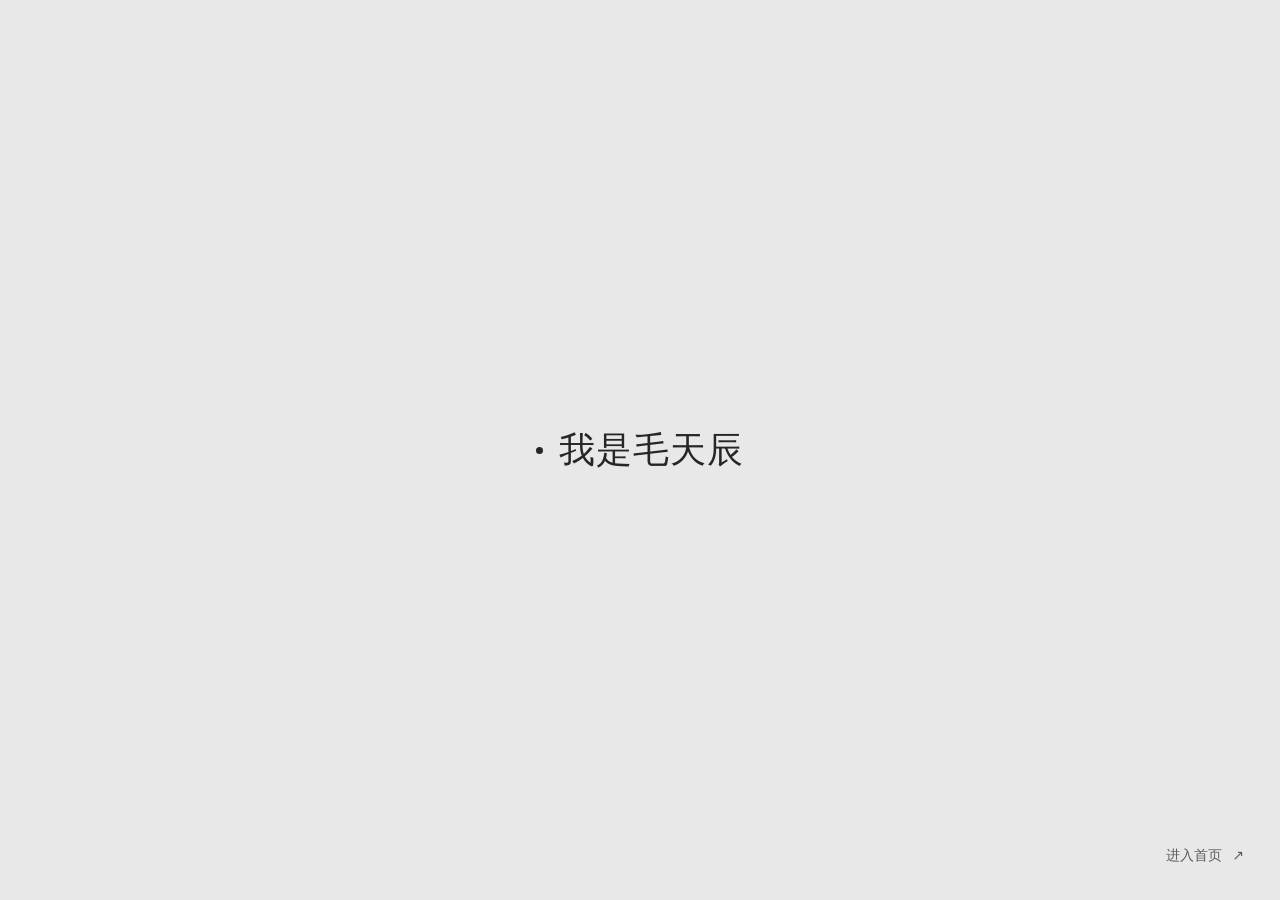
==== commit 75889a79: "feat: 用新版个人网站替换 GitHub Pages 首页 把静态站点发布到仓库根目录，旧首页保留在 legacy/index.html，并与新站点共用 assets/。未纳入 demos/lia" ====
--- a/index.html
+++ b/index.html
@@ -1,3661 +1,475 @@
-<!DOCTYPE html>
+<!doctype html>
 <html lang="zh-CN">
 <head>
-  <meta charset="UTF-8">
+  <meta charset="utf-8">
   <meta name="viewport" content="width=device-width, initial-scale=1">
-  <meta name="theme-color" content="#000000">
-  <meta name="color-scheme" content="dark light">
-  <meta name="description" content="Owen Mao 的个人空间。保持好奇，创造下一种可能。">
-  <title>Owen Mao — 保持好奇</title>
-  <style>
-    :root {
-      --obsidian: #1d1d1f;
-      --frost: #f5f5f7;
-      --black: #000000;
-      --white: #ffffff;
-      --carbon: #111111;
-      --platinum: #86868b;
-      --graphite: #333336;
-      --silver: #cccccc;
-      --smoke: #424245;
-      --blue: #0071e3;
-      --link: #0066cc;
-      --halo: #2997ff;
-      --orange: #f56900;
-      --display: "SF Pro Display", -apple-system, BlinkMacSystemFont, "Segoe UI", "PingFang SC", "Microsoft YaHei", sans-serif;
-      --text: "SF Pro Text", -apple-system, BlinkMacSystemFont, "Segoe UI", "PingFang SC", "Microsoft YaHei", sans-serif;
-      --max-width: 1440px;
-      --gutter: clamp(24px, 6.7vw, 100px);
-      --radius-card: 28px;
-      --radius-button: 36px;
-      --radius-pill: 980px;
-    }
-    *, *::before, *::after { box-sizing: border-box; }
-    html { scroll-behavior: smooth; scroll-padding-top: 104px; }
-    body { margin: 0; background: var(--black); color: var(--frost); font-family: var(--text); font-size: 17px; line-height: 1.47; letter-spacing: -.022em; -webkit-font-smoothing: antialiased; }
-    a { color: inherit; text-decoration: none; }
-    a:focus-visible { outline: 3px solid var(--halo); outline-offset: 5px; border-radius: 10px; }
-    button, a { -webkit-tap-highlight-color: transparent; }
-    img { display: block; max-width: 100%; }
-    svg { display: block; width: 20px; height: 20px; fill: none; stroke: currentColor; stroke-width: 1.6; stroke-linecap: round; stroke-linejoin: round; flex-shrink: 0; }
-    ::selection { color: var(--white); background: var(--blue); }
-    .skip { position: fixed; z-index: 30; left: 24px; top: -100px; padding: 12px 20px; background: var(--blue); color: var(--white); border-radius: var(--radius-button); }
-    .skip:focus { top: 16px; }
-    .container { max-width: var(--max-width); margin-inline: auto; padding-inline: var(--gutter); }
-    .navigation { position: fixed; z-index: 20; inset: 16px 24px auto; }
-    .nav-inner { min-height: 60px; max-width: 1120px; margin-inline: auto; display: flex; align-items: center; justify-content: space-between; gap: 24px; padding: 8px 28px; border: 1px solid var(--graphite); border-radius: var(--radius-pill); background: rgba(17,17,17,.84); -webkit-backdrop-filter: saturate(130%) blur(20px); backdrop-filter: saturate(130%) blur(20px); }
-    .brand { display: inline-flex; align-items: center; font-family: var(--display); font-size: 19px; font-weight: 600; letter-spacing: -.028em; white-space: nowrap; padding-block: 8px; }
-    .nav-links { display: flex; gap: 32px; align-items: center; font-size: 14px; line-height: 1.43; letter-spacing: -.016em; }
-    .nav-links a { color: #ceced2; padding-block: 10px; transition: color .2s; }
-    .nav-links a:hover, .nav-links a[aria-current="location"] { color: var(--white); }
-    .nav-links .nav-contact { display: flex; gap: 6px; align-items: center; }
-    .nav-contact svg { width: 15px; height: 15px; }
-    .hero { min-height: 840px; min-height: min(960px, 100svh); padding-top: 104px; padding-bottom: 80px; background: var(--black); }
-    .hero-visual { height: clamp(320px, 51vw, 540px); max-width: 1400px; margin: -8px auto -16px; overflow: hidden; }
-    .hero-visual img { width: 100%; height: 100%; min-height: 0; object-fit: contain; }
-    .hero-copy { display: flex; align-items: flex-end; justify-content: space-between; gap: 48px; position: relative; }
-    .hero-kicker { color: var(--platinum); margin: 0 0 12px; font-size: 17px; font-weight: 600; letter-spacing: -.019em; }
-    h1, h2, h3, p { margin-top: 0; }
-    h1 { font-family: var(--display); margin-bottom: 16px; font-size: clamp(56px, 6.1vw, 80px); font-weight: 700; line-height: 1.05; letter-spacing: -.003em; }
-    .hero-subtitle { margin: 0; font-family: var(--display); font-size: clamp(21px, 2.3vw, 28px); line-height: 1.4; font-weight: 500; letter-spacing: -.025em; }
-    .hero-actions { display: flex; align-items: center; gap: 24px; padding-bottom: 8px; flex-shrink: 0; }
-    .button { min-height: 44px; display: inline-flex; align-items: center; justify-content: center; gap: 8px; padding: 12px 24px; border-radius: var(--radius-button); background: var(--blue); color: var(--white); font-size: 14px; font-weight: 600; line-height: 1.43; letter-spacing: -.016em; transition: background-color .2s; }
-    .button:hover { background: #0077ed; }
-    .text-link { color: var(--halo); display: inline-flex; align-items: center; gap: 5px; min-height: 44px; font-size: 17px; line-height: 1.4; }
-    .text-link:hover span { text-decoration: underline; text-underline-offset: 4px; }
-    .text-link svg { width: 15px; height: 15px; }
-    .work-section { padding-block: 112px 120px; background: var(--black); }
-    .section-title { font-family: var(--display); font-size: clamp(36px, 4.3vw, 56px); line-height: 1.14; font-weight: 700; letter-spacing: -.015em; margin: 0 0 60px; }
-    .section-title .secondary { color: var(--platinum); }
-    .feature-card { margin: 0; position: relative; width: 100%; aspect-ratio: 1.85 / 1; min-height: 400px; background: var(--obsidian); border-radius: var(--radius-card); overflow: hidden; }
-    .feature-card > img { width: 100%; height: 100%; position: absolute; inset: 0; object-fit: cover; }
-    .feature-copy { position: relative; z-index: 1; padding: clamp(28px, 4.5vw, 60px); max-width: 550px; }
-    .feature-label { color: var(--frost); font-size: 17px; line-height: 1.4; margin-bottom: 12px; font-weight: 600; }
-    .feature-copy h3 { margin-bottom: 20px; font-size: clamp(28px, 3vw, 40px); line-height: 1.18; letter-spacing: -.02em; font-weight: 600; font-family: var(--display); }
-    .feature-copy p:last-child { color: var(--frost); font-size: 17px; line-height: 1.6; max-width: 300px; }
-    .work-caption { display: flex; gap: 24px; justify-content: space-between; align-items: start; padding: 24px 4px 0; font-size: 14px; color: var(--platinum); line-height: 1.6; }
-    .work-caption p { margin: 0; }
-    .work-caption span { color: var(--silver); }
-    .about-section { background: var(--white); color: var(--obsidian); padding-block: 120px; }
-    .about-grid { display: grid; grid-template-columns: 1fr 1fr; align-items: center; gap: clamp(48px, 7.5vw, 108px); }
-    .about-visual { min-width: 0; aspect-ratio: 1 / 1.2; margin: 0; overflow: hidden; background: var(--frost); }
-    .about-visual img { width: 100%; height: 100%; object-fit: cover; object-position: 77% center; filter: grayscale(1); }
-    .category { color: var(--orange); font-weight: 600; font-size: 17px; line-height: 1.47; letter-spacing: -.011em; margin: 0 0 20px; }
-    .about-copy h2 { font-family: var(--display); font-size: clamp(36px, 4.3vw, 56px); font-weight: 700; line-height: 1.14; letter-spacing: -.015em; margin: 0 0 28px; }
-    .about-body { color: var(--platinum); font-weight: 400; line-height: 1.6; letter-spacing: -.02em; margin: 0 0 20px; max-width: none; }
-    .about-body strong { font-weight: 600; color: var(--obsidian); }
-    .about-note { color: #6e6e73; line-height: 1.7; margin-bottom: 32px; }
-    .about-body, .about-note { font-size: 20px; }
-    .inline-link { display: inline-flex; align-items: center; gap: 12px; min-height: 44px; color: var(--obsidian); font-size: 17px; font-weight: 600; }
-    .inline-link .icon-circle { display: grid; place-items: center; width: 40px; height: 40px; border: 1px solid #d2d2d7; border-radius: var(--radius-pill); transition: background-color .2s; }
-    .inline-link:hover .icon-circle { background: var(--frost); }
-    .inline-link:hover .link-label { text-decoration: underline; text-underline-offset: 5px; }
-    .contact-section { color: var(--obsidian); background: var(--frost); padding-block: 104px 112px; }
-    .contact-content { max-width: 980px; }
-    .contact-kicker { font-size: 17px; font-weight: 600; color: #6e6e73; margin-bottom: 20px; }
-    .contact-title { font-family: var(--display); font-size: clamp(40px, 5vw, 64px); line-height: 1.13; font-weight: 700; letter-spacing: -.015em; margin-bottom: 28px; }
-    .contact-title span { color: var(--platinum); }
-    .contact-body { color: #6e6e73; font-size: 20px; line-height: 1.6; margin-bottom: 36px; }
-    .contact-line { display: inline-flex; align-items: center; gap: 12px; border-top: 1px solid #d2d2d7; padding-top: 24px; color: #6e6e73; font-size: 17px; }
-    .contact-line svg { color: var(--obsidian); }
-    .footer { background: var(--obsidian); color: var(--platinum); font-size: 14px; line-height: 1.6; padding-block: 32px; }
-    .footer-inner { display: flex; align-items: center; justify-content: space-between; gap: 24px; }
-    .footer p { margin: 0; }
-    .footer a { color: var(--silver); display: inline-flex; align-items: center; gap: 8px; min-height: 44px; }
-    .footer svg { width: 16px; height: 16px; }
-    .footer a:hover { color: var(--frost); }
-    @media (max-width: 1000px) {
-      .hero { min-height: auto; padding-bottom: 76px; }
-      .hero-visual { height: 50vw; margin-bottom: 12px; }
-      .hero-copy { align-items: start; gap: 32px; }
-      .hero-actions { flex-direction: column; align-items: start; gap: 8px; padding-top: 44px; }
-      .section-title { margin-bottom: 40px; }
-      .work-section { padding-block: 88px 96px; }
-      .about-section { padding-block: 96px; }
-      .about-grid { gap: 40px; }
-      
-      .feature-copy { max-width: 430px; }
-      .feature-copy p:last-child { max-width: 240px; }
-    }
-    @media (max-width: 700px) {
-      :root { --gutter: 24px; }
-      html { scroll-padding-top: 88px; }
-      .navigation { inset: 12px 12px auto; }
-      .nav-inner { min-height: 56px; padding: 6px 20px; gap: 16px; }
-      .brand { font-size: 17px; }
-      .nav-links { gap: 20px; font-size: 14px; }
-      .nav-contact svg { display: none; }
-      .hero { padding-top: 108px; padding-bottom: 76px; }
-      .hero-visual { height: 62vw; min-height: 236px; margin-inline: 0; margin-bottom: 28px; overflow: hidden; }
-      .hero-visual img { width: 122%; max-width: none; margin-left: -11%; }
-      .hero-copy { flex-direction: column; gap: 28px; }
-      h1 { font-size: 56px; margin-bottom: 14px; }
-      .hero-kicker { font-size: 17px; margin-bottom: 12px; }
-      .hero-subtitle { font-size: 21px; max-width: 330px; }
-      .hero-actions { flex-direction: row; align-items: center; gap: 24px; padding: 0; }
-      .section-title { font-size: 36px; line-height: 1.2; margin-bottom: 36px; }
-      .work-section { padding-block: 12px 88px; }
-      .feature-card { aspect-ratio: 4 / 5; min-height: 480px; }
-      .feature-card > img { object-position: 42% center; }
-      .feature-copy { padding: 28px; max-width: 360px; }
-      .feature-copy h3 { font-size: 28px; max-width: 270px; }
-      .feature-copy p:last-child { max-width: 224px; font-size: 17px; }
-      .feature-label { font-size: 14px; }
-      .work-caption { flex-direction: column; gap: 8px; padding-top: 20px; }
-      .about-section { padding-block: 88px; }
-      .about-grid { display: flex; flex-direction: column-reverse; align-items: stretch; gap: 48px; }
-      .about-copy h2 { font-size: 40px; line-height: 1.18; }
-      .about-body { max-width: none; }
-      .about-note { margin-bottom: 24px; }
-      .about-visual { aspect-ratio: 1 / 1; }
-      .about-visual img { object-position: 78% center; }
-      .category { margin-bottom: 16px; }
-      .contact-section { padding-block: 80px 88px; }
-      .contact-title { font-size: 40px; line-height: 1.18; }
-      .contact-body { font-size: 20px; }
-      .footer { padding-block: 24px; }
-      .footer-inner { align-items: start; gap: 12px; font-size: 14px; }
-      .footer p { padding-block: 10px; max-width: 230px; }
-      .footer a { white-space: nowrap; }
-    }
-    @media (max-width: 380px) {
-      .nav-inner { padding-inline: 16px; gap: 12px; }
-      .nav-links { gap: 14px; }
-      .brand { font-size: 16px; }
-      .hero-visual { min-height: 205px; }
-      h1 { font-size: 48px; }
-      .hero-subtitle { font-size: 20px; }
-      .hero-actions { gap: 20px; }
-      .section-title { font-size: 32px; }
-      .feature-card { min-height: 460px; }
-      .feature-copy { padding: 28px; }
-      .contact-title { font-size: 36px; }
-      .footer-inner { flex-wrap: wrap; }
-    }
-    @media (prefers-reduced-motion: reduce) {
-      html { scroll-behavior: auto; }
-      *, *::before, *::after { transition: none !important; animation: none !important; }
-    }
-    @media print {
-      .navigation, .hero-actions, .skip, .footer a { display: none; }
-      .hero { padding-top: 0; }
-      .hero-visual { height: 340px; }
-      .work-section, .about-section, .contact-section { padding-block: 48px; }
-      body { print-color-adjust: exact; -webkit-print-color-adjust: exact; }
-      .feature-card, .about-grid { break-inside: avoid; }
-    }
-[hidden] { display: none !important; }
-button, input, textarea { font: inherit; letter-spacing: inherit; }
-button { cursor: pointer; }
-button:disabled { cursor: wait; opacity: .55; }
-button:focus-visible, input:focus-visible, textarea:focus-visible { outline: 3px solid var(--halo); outline-offset: 4px; }
-button { color: inherit; }
-body[data-editing="false"] [data-edit-only] { display: none !important; }
-body[data-editing="true"] { padding-bottom: 100px; }
-body:has(dialog[open]) { overflow: hidden; }
-.nav-inner { gap: 24px; }
-.nav-links { margin-left: auto; gap: 24px; }
-.social-links { display: flex; align-items: center; gap: 8px; border-left: 1px solid var(--graphite); padding-left: 20px; }
-.social-icon { position: relative; display: grid; place-items: center; width: 40px; height: 40px; flex-shrink: 0; color: var(--frost); border: 1px solid transparent; background: transparent; border-radius: 980px; transition: background .2s; }
-.social-icon:hover { background: var(--graphite); }
-.social-icon svg { width: 23px; height: 23px; }
-.social-icon.unconfigured { color: #a1a1a6; border-color: var(--graphite); }
-.hero-social-links { display: flex; flex-direction: row; flex-wrap: wrap; align-items: center; gap: 24px; max-width: 100%; }
-.hero-social-links .social-icon { display: inline-flex; gap: 8px; width: auto; height: auto; min-height: 44px; max-width: 100%; padding: 10px 0; border: 0; color: var(--halo); background: transparent; font-size: 17px; }
-.hero-social-links .social-icon svg { width: 22px; height: 22px; }
-.hero-social-links .social-label { max-width: 10em; overflow: hidden; text-overflow: ellipsis; white-space: nowrap; }
-.hero-social-links .social-icon[data-platform="wechat"] { padding: 12px 24px; border-radius: var(--radius-button); background: var(--blue); color: var(--white); font-size: 14px; font-weight: 600; }
-.hero-social-links .social-icon[data-platform="wechat"]:hover { background: #0077ed; }
-.hero-social-links .social-icon[data-platform="github"]:hover .social-label { text-decoration: underline; text-underline-offset: 4px; }
-.hero-social-links .social-icon:disabled { cursor: default; opacity: 1; }
-.social-number { position: absolute; right: 1px; bottom: -1px; font-size: 12px; font-weight: 600; background: var(--carbon); padding-inline: 3px; border-radius: 10px; }
-.section-heading-row { display: flex; align-items: start; justify-content: space-between; gap: 24px; }
-.section-heading-row .edit-button { margin-top: 8px; flex-shrink: 0; }
-.edit-button, .cancel-button, .dock-button, .footer-edit { display: inline-flex; align-items: center; justify-content: center; gap: 8px; min-height: 40px; padding: 9px 16px; border: 1px solid #4a4a4f; border-radius: 36px; background: transparent; color: var(--frost); font-size: 14px; line-height: 1.43; }
-.edit-button:hover, .dock-button:hover { background: #ffffff0d; }
-.about-heading-row { display: flex; gap: 16px; align-items: start; justify-content: space-between; margin-bottom: 20px; }
-.about-heading-row .category { margin: 8px 0 0; }
-.about-heading-row .edit-button { border-color: #d2d2d7; color: var(--obsidian); }
-.about-heading-row .edit-button:hover { background: var(--frost); }
-#about-title, #about-bio { white-space: pre-line; overflow-wrap: anywhere; }
-.about-visual img.has-custom-image { filter: none; object-position: center; }
-.portfolio-list { display: flex; flex-direction: column; gap: 36px; }
-.portfolio-list:not(:empty) { margin-top: 4px; }
-.portfolio-item { display: grid; grid-template-columns: 1.2fr 1fr; background: var(--carbon); border-radius: 28px; overflow: hidden; }
-.project-media { position: relative; overflow: hidden; min-width: 0; min-height: 360px; aspect-ratio: 1.4; background: var(--obsidian); display: grid; place-items: center; }
-.project-media img { position: absolute; inset: 0; width: 100%; height: 100%; min-height: 0; object-fit: cover; }
-.no-cover { color: var(--platinum); font-size: 17px; }
-.project-content { padding: 40px; display: flex; align-items: start; flex-direction: column; justify-content: center; min-width: 0; }
-.project-category { color: var(--orange); font-size: 17px; font-weight: 600; margin-bottom: 16px; overflow-wrap: anywhere; }
-.project-title { font-family: var(--display); font-size: 32px; line-height: 1.2; margin-bottom: 20px; letter-spacing: -.02em; overflow-wrap: anywhere; }
-.project-description { color: var(--frost); font-size: 17px; line-height: 1.7; white-space: pre-wrap; overflow-wrap: anywhere; }
-.project-controls { display: flex; flex-wrap: wrap; gap: 10px; margin-top: 24px; }
-.project-controls button { min-height: 40px; }
-.editor-dock { position: fixed; z-index: 24; bottom: 20px; left: 50%; transform: translateX(-50%); width: max-content; max-width: calc(100% - 32px); display: flex; align-items: center; gap: 12px; border: 1px solid var(--smoke); background: rgba(17,17,17,.95); color: var(--frost); border-radius: 28px; padding: 12px 16px; -webkit-backdrop-filter: blur(20px); backdrop-filter: blur(20px); }
-.save-indicator { display: flex; flex-direction: column; gap: 3px; margin-inline: 4px 16px; min-width: 0; }
-.save-indicator strong { font-size: 14px; font-weight: 600; }
-.save-indicator span { font-size: 12px; color: #a1a1a6; max-width: 270px; }
-.dock-button { border-color: transparent; white-space: nowrap; padding-inline: 12px; }
-.dock-save { background: var(--frost); color: var(--obsidian); border: 0; border-radius: 36px; min-height: 40px; padding: 10px 20px; white-space: nowrap; font-size: 14px; font-weight: 600; }
-.dock-save:hover { background: var(--white); }
-.footer-edit { border: 0; color: var(--silver); padding-inline: 8px; margin-left: auto; }
-.toast { position: fixed; z-index: 40; bottom: 110px; left: 50%; transform: translateX(-50%); width: max-content; max-width: calc(100% - 40px); padding: 16px 24px; border: 1px solid var(--smoke); background: var(--obsidian); color: var(--frost); border-radius: 28px; font-size: 14px; line-height: 1.6; text-align: center; }
-.editor-dialog { color-scheme: dark; width: min(660px, calc(100vw - 32px)); max-height: min(88svh, 920px); margin: auto; padding: 32px; border: 1px solid var(--graphite); border-radius: 28px; background: var(--carbon); color: var(--frost); overflow-y: auto; }
-.editor-dialog::backdrop { background: rgba(0,0,0,.75); -webkit-backdrop-filter: blur(8px); backdrop-filter: blur(8px); }
-.dialog-heading { display: flex; align-items: start; justify-content: space-between; gap: 20px; margin-bottom: 28px; }
-.dialog-eyebrow { font-size: 14px; color: var(--platinum); margin-bottom: 8px; }
-.dialog-heading h2 { font-size: 28px; line-height: 1.25; margin: 0; font-family: var(--display); }
-.close-dialog { width: 40px; height: 40px; flex-shrink: 0; border: 0; border-radius: 980px; background: var(--graphite); color: var(--frost); font-size: 26px; line-height: 1; }
-.editor-dialog label { display: block; margin-bottom: 20px; font-size: 14px; line-height: 1.5; font-weight: 600; }
-.editor-dialog input:not([type="hidden"]), .editor-dialog textarea { display: block; width: 100%; margin-top: 8px; background: var(--obsidian); color: var(--frost); border: 1px solid var(--smoke); border-radius: 10px; padding: 12px 14px; font-size: 16px; line-height: 1.5; font-weight: 400; }
-.editor-dialog input::placeholder, .editor-dialog textarea::placeholder { color: #97979d; opacity: 1; }
-.editor-dialog textarea { resize: vertical; min-height: 80px; }
-.editor-dialog input[type="file"] { padding: 10px; font-size: 14px; }
-.editor-dialog input::file-selector-button { background: var(--graphite); border: 0; color: var(--frost); border-radius: 10px; padding: 8px 12px; margin-right: 12px; cursor: pointer; }
-.optional { font-size: 12px; color: #a1a1a6; font-weight: 400; margin-left: 10px; }
-.dialog-actions { display: flex; justify-content: end; flex-wrap: wrap; gap: 12px; margin-top: 28px; }
-.editor-dialog .button { border: 0; }
-.dialog-actions .cancel-button { min-height: 44px; padding-inline: 24px; }
-.save-hint, .dialog-description { font-size: 14px; color: #a1a1a6; line-height: 1.7; margin: 16px 0 0; }
-.dialog-description { font-size: 16px; margin: 0 0 24px; }
-.form-error { color: #ffb4ab; font-size: 14px; line-height: 1.6; margin: 16px 0; }
-.image-preview { margin: 0 0 24px; }
-.image-preview img { max-height: 220px; width: 100%; object-fit: contain; background: var(--black); border-radius: 10px; margin-bottom: 12px; }
-.social-fieldset { border: 0; padding: 24px 0 4px; margin: 0; border-top: 1px solid var(--graphite); }
-.social-fieldset legend { float: left; width: 100%; color: var(--frost); font-size: 17px; font-weight: 600; margin-bottom: 16px; }
-.small-dialog { max-width: 480px; }
-.danger-button { min-height: 44px; border: 1px solid #76534f; background: transparent; color: #ffb4ab; border-radius: 36px; padding: 12px 24px; font-size: 14px; }
-@media (max-width: 900px) {
-  .nav-inner { gap: 16px; padding-inline: 20px; }
-  .nav-links { gap: 20px; }
-  .social-links { padding-left: 12px; gap: 4px; }
-  .project-content { padding: 28px; }
-  .project-title { font-size: 28px; }
-}
-@media (max-width: 700px) {
-  .hero-social-links { gap: 20px; }
-  .work-section { padding-block: 88px; }
-  html { scroll-padding-top: 136px; }
-  .nav-inner { display: grid; grid-template-columns: 1fr auto; border-radius: 28px; column-gap: 12px; row-gap: 0; padding: 8px 20px; }
-  .brand { grid-area: 1 / 1; }
-  .social-links { grid-area: 1 / 2; border: 0; padding-left: 0; gap: 6px; }
-  .social-icon { width: 36px; height: 36px; }
-  .nav-links { grid-area: 2 / 1 / 3 / 3; width: 100%; justify-content: space-between; gap: 24px; border-top: 1px solid var(--graphite); margin-top: 4px; }
-  .nav-links a { padding-block: 8px; }
-  .hero { padding-top: 144px; }
-  .section-heading-row { flex-direction: column; gap: 0; margin-bottom: 32px; }
-  .section-heading-row .section-title { margin-bottom: 20px; }
-  .section-heading-row .edit-button { margin-top: 0; }
-  .portfolio-item { display: flex; flex-direction: column; }
-  .project-media { min-height: 240px; aspect-ratio: 1.4; }
-  .project-media img { max-height: 440px; }
-  .editor-dock { width: calc(100% - 24px); max-width: 500px; flex-wrap: wrap; justify-content: space-between; bottom: 12px; padding: 12px 14px; gap: 6px; }
-  .save-indicator { width: 100%; margin: 0 4px 2px; flex-direction: row; align-items: baseline; flex-wrap: wrap; column-gap: 12px; }
-  .save-indicator span { max-width: none; }
-  .dock-button { padding-inline: 10px; }
-  .dock-save { margin-left: auto; }
-  .editor-dialog { padding: 24px; max-height: 90svh; }
-  .dialog-heading h2 { font-size: 24px; }
-  .optional { display: block; margin: 4px 0 0; }
-  .toast { bottom: 142px; }
-  body[data-editing="true"] { padding-bottom: 132px; }
-  .footer-inner { flex-wrap: wrap; }
-  .footer-edit { margin-left: 0; }
-}
-@media print { [data-edit-only], .footer-edit, .editor-dialog, .toast { display: none !important; } body[data-editing] { padding-bottom: 0; } }
-
-.about-content { display: grid; grid-template-columns: minmax(0, 1fr) 140px; align-items: start; gap: 28px 24px; min-width: 0; }
-.about-intro { grid-area: 1 / 1; min-width: 0; }
-.about-intro h2 { margin-bottom: 0; font-size: clamp(32px, 3.4vw, 48px); overflow-wrap: anywhere; }
-.about-details { grid-area: 2 / 1 / 3 / 3; min-width: 0; }
-.about-details .about-body, .about-details .about-note { max-width: none; white-space: pre-line; overflow-wrap: anywhere; }
-.about-portrait { grid-area: 1 / 2; padding-top: 4px; }
-.portrait-frame { width: 140px; aspect-ratio: 5 / 7; display: grid; place-items: center; border-radius: 12px; background: var(--frost); overflow: hidden; color: #8a8a8e; font-family: var(--display); font-size: 36px; font-weight: 600; letter-spacing: -.04em; }
-.portrait-frame img { width: 100%; height: 100%; object-fit: cover; }
-.about-portrait .edit-button { margin-top: 12px; padding-inline: 12px; color: var(--obsidian); border-color: #d2d2d7; }
-.about-heading-row { flex-wrap: wrap; }
-.articles-section { padding-block: 104px 112px; background: var(--carbon); }
-.articles-heading { display: flex; align-items: flex-end; justify-content: space-between; gap: 32px; margin-bottom: 40px; }
-.article-account { color: #a1a1a6; font-size: 17px; margin-bottom: 16px; }
-.articles-heading .section-title { margin: 0; }
-.articles-actions, .article-navigation { display: flex; align-items: center; gap: 12px; }
-.articles-actions { flex-wrap: wrap; justify-content: flex-end; }
-.article-arrow { display: grid; place-items: center; width: 44px; height: 44px; border: 1px solid var(--smoke); border-radius: 50%; background: transparent; color: var(--frost); }
-.article-arrow:hover:not(:disabled) { background: var(--graphite); }
-.article-arrow:disabled { cursor: default; opacity: .3; }
-.article-list { display: flex; gap: 24px; overflow-x: auto; padding: 4px 0 24px; scroll-snap-type: x proximity; overscroll-behavior-inline: contain; scrollbar-width: thin; scrollbar-color: var(--smoke) transparent; }
-.article-list:focus-visible { outline: 2px solid var(--halo); outline-offset: 8px; }
-.article-card { flex: 0 0 min(380px, 85%); min-width: 0; min-height: 360px; display: flex; flex-direction: column; align-items: flex-start; padding: 32px; border: 1px solid var(--graphite); border-radius: 28px; background: var(--black); scroll-snap-align: start; }
-.article-date { font-size: 14px; color: #a1a1a6; margin-bottom: 24px; }
-.article-title { font-family: var(--display); font-size: 26px; line-height: 1.35; margin-bottom: 20px; overflow-wrap: anywhere; }
-.article-summary { color: #a1a1a6; font-size: 17px; line-height: 1.7; white-space: pre-line; overflow-wrap: anywhere; margin-bottom: 28px; }
-.article-read { margin-top: auto; }
-.articles-empty { padding-block: 24px; color: #a1a1a6; }
-.articles-empty p { margin-bottom: 12px; }
-.qr-dialog { max-width: 440px; color-scheme: light; background: var(--white); color: var(--obsidian); border: 0; }
-.qr-dialog .dialog-eyebrow { color: #6e6e73; }
-.qr-dialog .close-dialog { background: var(--frost); color: var(--obsidian); }
-.wechat-qr { width: min(100%, 280px); height: auto; aspect-ratio: 1; object-fit: contain; margin: 0 auto; background: white; }
-.qr-caption { margin: 20px 0 4px; text-align: center; color: #6e6e73; font-size: 16px; line-height: 1.6; }
-@media (max-width: 900px) {
-  .about-grid { display: flex; flex-direction: column-reverse; align-items: stretch; gap: 48px; }
-  .about-visual { aspect-ratio: 1 / 1; }
-}
-@media (max-width: 700px) {
-  .about-content { grid-template-columns: minmax(0, 1fr) 112px; column-gap: 16px; }
-  .about-intro h2 { font-size: clamp(28px, 6vw, 40px); line-height: 1.2; }
-  .portrait-frame { width: 112px; font-size: 32px; }
-  .articles-section { padding-block: 80px; }
-  .articles-heading { align-items: flex-start; flex-wrap: wrap; gap: 24px; margin-bottom: 28px; }
-  .articles-actions { justify-content: flex-start; }
-  .article-card { flex-basis: 87%; padding: 28px; }
-  .article-title { font-size: 24px; }
-  .nav-links { gap: 14px; }
-}
-@media (max-width: 380px) {
-  .about-content { grid-template-columns: minmax(0, 1fr) 104px; }
-  .about-intro h2 { font-size: 26px; }
-  .portrait-frame { width: 104px; }
-}
-
-  </style>
-<link rel="canonical" href="https://owenmao-builder.github.io/">
+  <meta name="color-scheme" content="light">
+  <meta name="theme-color" content="#f9f9f9">
+  <meta name="description" content="毛天辰 Owen Mao，AI产品负责人/FDE前沿部署工程师｜ToB Agent、企业知识应用、业务流程智能化。">
+  <title>毛天辰 Owen Mao · AI产品负责人/FDE前沿部署工程师</title>
+  <link rel="icon" href="assets/favicon.svg" type="image/svg+xml">
+  <link rel="stylesheet" href="style.css">
+  <link rel="stylesheet" href="fx.css">
+  <script>
+    // First home visit in this tab: keep the page hidden behind the opening cover until fx-intro.js runs.
+    (function () {
+      var seen = false;
+      try { seen = sessionStorage.getItem('owen-intro-seen') === '1'; } catch (e) {}
+      var onHome = !location.hash || location.hash === '#home';
+      if (onHome && !seen && !matchMedia('(prefers-reduced-motion: reduce)').matches) {
+        var html = document.documentElement;
+        html.classList.add('intro-armed');
+        window.__introFallback = setTimeout(function () { html.classList.remove('intro-armed'); }, 5000);
+      }
+    })();
+  </script>
 </head>
-<body id="top" data-editing="false" data-github-pages="true" data-content-origin="https://owen-mao-portfolio.owenmao24.chatgpt.site">
-  <a class="skip" href="#main">跳到正文</a>
-  <header class="navigation">
-    <div class="nav-inner">
-      <a class="brand" href="#top" aria-label="Owen Mao，返回首页">Owen Mao</a>
-      <nav class="nav-links" aria-label="主导航">
-        <a href="#about">关于</a>
-        <a href="#work">作品</a>
-        <a href="#articles">文章</a>
-        <a href="#contact" class="nav-contact">联系 <svg aria-hidden="true" viewBox="0 0 24 24"><path d="M7 17 17 7M7 7h10v10"/></svg></a>
-      </nav>
-      <div class="social-links" id="social-links" aria-label="微信公众号与 GitHub"></div>
+<body>
+<div id="intro" class="intro" role="dialog" aria-modal="true" aria-labelledby="h-intro" tabindex="-1" hidden>
+  <div class="intro-stage">
+    <h1 id="h-intro" class="intro-sr" data-i18n="entry_title">你好，我是毛天辰</h1>
+    <p class="intro-line" aria-hidden="true">
+      <span class="intro-phrase intro-phrase--a"><i class="intro-bullet"></i><span data-i18n="greeting">你好</span></span>
+      <span class="intro-phrase intro-phrase--b"><i class="intro-bullet"></i><span data-i18n="entry_name">我是毛天辰</span></span>
+    </p>
+    <button class="intro-skip" type="button"><span data-i18n="enter">进入首页</span><span aria-hidden="true">↗</span></button>
+  </div>
+</div>
+<div id="frame" class="frame">
+  <a class="skip" href="#content"><span data-i18n="skip">跳至正文</span></a>
+  <aside id="rail" class="rail" aria-label="个人空间导航" data-i18n-aria="sidebar_label">
+    <div class="rail-top">
+      <a class="space-link" href="#home"><span data-i18n="space">个人空间</span></a>
+      <button id="rail-hide" class="ghost-btn" type="button" aria-controls="rail" aria-label="收起侧栏" data-i18n-aria="close_sidebar"><svg class="ico" viewBox="0 0 24 24" fill="none" stroke="currentColor" stroke-width="1.5" stroke-linecap="round" stroke-linejoin="round" aria-hidden="true" focusable="false"><rect x="3" y="4" width="18" height="16" rx="2"/><path d="M9 4v16"/></svg></button>
     </div>
-  </header>
-  <main id="main">
-    <section class="hero" aria-labelledby="hero-title">
-      <figure class="hero-visual">
-        <img src="assets/om-titanium-hero.png" width="1672" height="941" alt="以钛金属质感呈现的 O 与 M 字母雕塑，置于纯黑背景上" fetchpriority="high" decoding="async">
-      </figure>
-      <div class="container hero-copy">
-        <div>
-          <p class="hero-kicker">我的个人空间</p>
-          <h1 id="hero-title">Owen Mao.</h1>
-          <p class="hero-subtitle">保持好奇，创造下一种可能。</p>
-        </div>
-        <div class="hero-actions hero-social-links" id="hero-social-links" aria-label="微信公众号与 GitHub"></div>
+    <nav class="rail-body" aria-label="个人空间栏目" data-i18n-aria="navigation">
+    <ul class="tree">
+      <li class="tree-item"><a class="node" href="#home" data-route="home"><svg class="ico" viewBox="0 0 24 24" fill="none" stroke="currentColor" stroke-width="1.5" stroke-linecap="round" stroke-linejoin="round" aria-hidden="true" focusable="false"><path d="m3 10 9-7 9 7M5 9v12h14V9M9 21v-8h6v8"/></svg><span class="tree-text" data-i18n="nav_home">首页</span></a></li>
+      <li class="tree-item branch" data-group="projects" data-group-key="nav_projects">
+        <div class="branch-row"><a class="node" href="#projects" data-route="projects"><svg class="ico" viewBox="0 0 24 24" fill="none" stroke="currentColor" stroke-width="1.5" stroke-linecap="round" stroke-linejoin="round" aria-hidden="true" focusable="false"><path d="M3 6a2 2 0 0 1 2-2h5l2 3h7a2 2 0 0 1 2 2v10H3z"/></svg><span class="tree-text" data-i18n="nav_projects">项目</span></a><button class="branch-caret ghost-btn" type="button" aria-expanded="true" aria-controls="tree-projects" aria-label="收起项目分组"><svg viewBox="0 0 16 16" fill="none" stroke="currentColor" stroke-width="1.5" aria-hidden="true"><path d="m5 6 3 3 3-3"/></svg></button></div>
+        <ul id="tree-projects" class="leaves" role="group" aria-label="项目" data-i18n-aria="nav_projects">
+          <li><a class="leaf" href="#project-fitgap" data-route="project-fitgap" title="德勤｜资深顾问经验蒸馏与 Fit-Gap 方案初稿 Agent" data-i18n-title="page_fitgap"><span class="tree-text" data-i18n="page_fitgap">德勤｜资深顾问经验蒸馏与 Fit-Gap 方案初稿 Agent</span></a></li>
+          <li><a class="leaf" href="#project-marriott" data-route="project-marriott" title="万豪酒店｜中国区集中采购平台规划" data-i18n-title="page_marriott"><span class="tree-text" data-i18n="page_marriott">万豪酒店｜中国区集中采购平台规划</span></a></li>
+          <li><a class="leaf" href="#project-zeiss" data-route="project-zeiss" title="蔡司镜片｜质量知识问答与数据查询 Agent 平台" data-i18n-title="page_zeiss"><span class="tree-text" data-i18n="page_zeiss">蔡司镜片｜质量知识问答与数据查询 Agent 平台</span></a></li>
+          <li><a class="leaf" href="#project-jinsai" data-route="project-jinsai" title="金赛药业｜企业系统实施与数据治理（FDA 质量模块）" data-i18n-title="page_jinsai"><span class="tree-text" data-i18n="page_jinsai">金赛药业｜企业系统实施与数据治理（FDA 质量模块）</span></a></li>
+        </ul>
+      </li>
+      <li class="tree-item tree-item--gap"><a class="node" href="#works" data-route="works"><svg class="ico" viewBox="0 0 24 24" fill="none" stroke="currentColor" stroke-width="1.5" stroke-linecap="round" stroke-linejoin="round" aria-hidden="true" focusable="false"><rect x="3" y="3" width="7" height="7" rx="1.5"/><rect x="14" y="3" width="7" height="7" rx="1.5"/><rect x="3" y="14" width="7" height="7" rx="1.5"/><rect x="14" y="14" width="7" height="7" rx="1.5"/></svg><span class="tree-text" data-i18n="nav_works">个人作品</span></a></li>
+      <li class="tree-item branch" data-group="writing" data-group-key="nav_writing">
+        <div class="branch-row"><a class="node" href="#writing" data-route="writing"><svg class="ico" viewBox="0 0 24 24" fill="none" stroke="currentColor" stroke-width="1.5" stroke-linecap="round" stroke-linejoin="round" aria-hidden="true" focusable="false"><path d="M6 3h9l4 4v14H6zM14 3v5h5M9 12h7M9 16h7"/></svg><span class="tree-text" data-i18n="nav_writing">文章</span></a><button class="branch-caret ghost-btn" type="button" aria-expanded="true" aria-controls="tree-writing" aria-label="收起文章分组"><svg viewBox="0 0 16 16" fill="none" stroke="currentColor" stroke-width="1.5" aria-hidden="true"><path d="m5 6 3 3 3-3"/></svg></button></div>
+        <ul id="tree-writing" class="leaves" role="group" aria-label="文章" data-i18n-aria="nav_writing">
+          <li><a class="leaf leaf--out" href="https://mp.weixin.qq.com/s/lopkJ7HxU7CTDR-qS7UCHw" target="_blank" rel="noopener noreferrer" title="一年150万封客服邮件，SAP Joule的生意到底卡在哪"><span class="tree-text" data-i18n="article_short_0">SAP Joule 的生意</span><span aria-hidden="true">↗</span></a></li>
+          <li><a class="leaf leaf--out" href="https://mp.weixin.qq.com/s/jgqUQpMmGF-Hjka1ovPmjA" target="_blank" rel="noopener noreferrer" title="4个月，3200个商机，Agentforce凭什么让人“回不去”"><span class="tree-text" data-i18n="article_short_1">Agentforce 的价值</span><span aria-hidden="true">↗</span></a></li>
+          <li><a class="leaf leaf--out" href="https://mp.weixin.qq.com/s/SVgkEku_R0JMXWYbQYLbFw" target="_blank" rel="noopener noreferrer" title="Jasper（原Javis）AI产品全生命周期拆解"><span class="tree-text" data-i18n="article_short_2">Jasper 全生命周期</span><span aria-hidden="true">↗</span></a></li>
+          <li><a class="leaf leaf--out" href="https://mp.weixin.qq.com/s/A50cFczj1fjIqdeiYQTPdg" target="_blank" rel="noopener noreferrer" title="说个暴论，现在被大厂轮番裁员的这部分岗位，其实早该被裁了"><span class="tree-text" data-i18n="article_short_3">先简化，再交给 AI</span><span aria-hidden="true">↗</span></a></li>
+          <li><a class="leaf leaf--out" href="https://mp.weixin.qq.com/s/QzwzoOXgiPdfJAWhGWdi3w" target="_blank" rel="noopener noreferrer" title="AI都来了，企业的技术平台还有用吗？"><span class="tree-text" data-i18n="article_short_4">企业技术平台与 AI</span><span aria-hidden="true">↗</span></a></li>
+        </ul>
+      </li>
+      <li class="tree-item tree-item--split"><a class="node" href="#tools" data-route="tools"><svg class="ico" viewBox="0 0 24 24" fill="none" stroke="currentColor" stroke-width="1.5" stroke-linecap="round" stroke-linejoin="round" aria-hidden="true" focusable="false"><rect x="6" y="6" width="12" height="12" rx="2"/><path d="M9 2v4M15 2v4M9 18v4M15 18v4M2 9h4M2 15h4M18 9h4M18 15h4M10 10h4v4h-4z"/></svg><span class="tree-text" data-i18n="nav_tools">AI 工具</span></a></li>
+      <li class="tree-item"><a class="node" href="#about" data-route="about"><svg class="ico" viewBox="0 0 24 24" fill="none" stroke="currentColor" stroke-width="1.5" stroke-linecap="round" stroke-linejoin="round" aria-hidden="true" focusable="false"><circle cx="12" cy="8" r="4"/><path d="M4 21v-2a8 8 0 0 1 16 0v2"/></svg><span class="tree-text" data-i18n="nav_about">关于我</span></a></li>
+      <li class="tree-item"><a class="node" href="#contact" data-route="contact"><svg class="ico" viewBox="0 0 24 24" fill="none" stroke="currentColor" stroke-width="1.5" stroke-linecap="round" stroke-linejoin="round" aria-hidden="true" focusable="false"><path d="M7 17 17 7M7 7h10v10"/></svg><span class="tree-text" data-i18n="nav_contact">联系与关注</span></a></li>
+    </ul>
+    </nav>
+    <footer class="rail-foot">
+      <a class="me" href="#about"><img src="assets/avatar-g3b-transparent.webp" width="34" height="34" alt="毛天辰 Owen Mao"><span class="me-text"><strong data-i18n="profile_name">毛天辰 Owen Mao</strong><small data-i18n="profile_role">AI产品负责人/FDE前沿部署工程师</small></span></a>
+    </footer>
+  </aside>
+  <button id="rail-veil" class="veil" type="button" aria-label="收起侧栏" data-i18n-aria="close_sidebar" tabindex="-1" hidden></button>
+  <div class="desk">
+    <div class="sky" data-fx-sky aria-hidden="true"></div>
+    <header class="topbar">
+      <button id="rail-show" class="ghost-btn" type="button" aria-label="展开侧栏" data-i18n-aria="open_sidebar" aria-expanded="false" aria-controls="rail"><svg class="ico" viewBox="0 0 24 24" fill="none" stroke="currentColor" stroke-width="1.5" stroke-linecap="round" stroke-linejoin="round" aria-hidden="true" focusable="false"><path d="M4 6h16M4 12h16M4 18h16"/></svg></button>
+      <ol class="crumbs">
+        <li class="crumb crumb--root"><span data-i18n="space">个人空间</span></li>
+        <li class="crumb crumb--here"><span id="crumb-here">首页</span></li>
+      </ol>
+      <div class="topbar-tools">
+        <div class="lang-switch" role="group" aria-label="语言" data-i18n-aria="lang_label"><button type="button" data-lang="zh" aria-pressed="true" lang="zh-CN" aria-label="中文">中</button><span aria-hidden="true">/</span><button type="button" data-lang="en" aria-pressed="false" lang="en" aria-label="English">EN</button></div>
+        <button id="replay-intro" class="ghost-btn ghost-btn--soft" type="button" aria-label="重播开场" data-i18n-aria="replay" title="重播开场" data-i18n-title="replay"><svg class="ico" viewBox="0 0 24 24" fill="none" stroke="currentColor" stroke-width="1.5" stroke-linecap="round" stroke-linejoin="round" aria-hidden="true" focusable="false"><path d="M4 10a8 8 0 1 1 2 8M4 4v6h6"/></svg></button>
+        <a class="topbar-contact" href="#contact"><span data-i18n="nav_contact">联系与关注</span><span aria-hidden="true">↗</span></a>
       </div>
-    </section>
-    <section class="about-section" id="about" aria-labelledby="about-title">
-      <div class="container about-grid">
-        <figure class="about-visual">
-          <img src="assets/editorial-notebook.png" width="1672" height="941" alt="黑白创作意象：用纸笔记录灵感" loading="eager" decoding="async">
-        </figure>
-        <div class="about-content">
-          <div class="about-copy about-intro">
-            <div class="about-heading-row"><p class="category">关于我</p><button class="edit-button" type="button" data-edit-only data-action="edit-about">编辑简介</button></div>
-            <h2 id="about-title">我是<br>Owen 毛天辰</h2>
-          </div>
-          <aside class="about-portrait" aria-label="个人头像">
-            <div class="portrait-frame"><img id="about-photo" width="140" height="196" alt="Owen Mao 的头像" decoding="async" hidden><span id="portrait-placeholder" aria-hidden="true">OM</span></div>
-            <button class="edit-button" type="button" data-edit-only data-action="edit-about">设置头像</button>
-          </aside>
-          <div class="about-details">
-            <p class="about-body" id="about-bio"><strong>欢迎来到我的个人空间。</strong>这里用来收集作品、记录想法，也认识有趣的人。</p>
-            <p class="about-note" id="about-note">个人经历与兴趣介绍，待补充。</p>
-            <a class="inline-link" href="#contact"><span class="icon-circle"><svg aria-hidden="true" viewBox="0 0 24 24"><path d="M6 18 18 6M6 6h12v12"/></svg></span><span class="link-label">开始一次交流</span></a>
-          </div>
-        </div>
-      </div>
-    </section>
-    <section class="work-section" id="work" aria-labelledby="work-title">
-      <div class="container">
-        <div class="section-heading-row"><h2 class="section-title" id="work-title">每一个想法，<br><span class="secondary">都值得再向前一步。</span></h2><button class="edit-button" type="button" data-edit-only data-action="add-project">＋ 添加作品</button></div>
-        <div id="portfolio-list" class="portfolio-list"></div>
-        <div id="portfolio-empty">
-        <!-- 配图为生成的创作意象，不代表 Owen Mao 的真实照片或已完成作品。 -->
-        <figure class="feature-card">
-          <img src="assets/editorial-notebook.png" width="1672" height="941" alt="黑白创作意象：一只手握着笔，准备在笔记本上写下想法" loading="eager" decoding="async">
-          <figcaption class="feature-copy">
-            <p class="feature-label">作品与探索</p>
-            <h3>从一笔开始。</h3>
-            <p>把一闪而过的灵感，<br>变成可以继续的开始。</p>
-          </figcaption>
-        </figure>
-        <div class="work-caption"><p><span>作品集</span> · 点击“添加作品”，放入你的第一件作品。</p><p>创作意象 / Concept image</p></div>
-        </div>
-      </div>
-    </section>
-    <section class="articles-section" id="articles" aria-labelledby="articles-title">
-      <div class="container">
-        <div class="articles-heading">
-          <div><p class="article-account" id="article-account">OM创意工坊</p><h2 class="section-title" id="articles-title">公众号文章</h2></div>
-          <div class="articles-actions">
-            <button class="edit-button" type="button" data-edit-only data-action="add-article">＋ 添加文章</button>
-            <div class="article-navigation" id="article-navigation" hidden>
-              <button class="article-arrow" type="button" id="articles-prev" aria-label="查看前面的文章" aria-controls="article-list" data-action="scroll-articles" data-direction="-1"><svg aria-hidden="true" viewBox="0 0 24 24"><path d="m14 6-6 6 6 6"/></svg></button>
-              <button class="article-arrow" type="button" id="articles-next" aria-label="查看后面的文章" aria-controls="article-list" data-action="scroll-articles" data-direction="1"><svg aria-hidden="true" viewBox="0 0 24 24"><path d="m10 6 6 6-6 6"/></svg></button>
-            </div>
-          </div>
-        </div>
-        <div class="article-list" id="article-list" role="list" tabindex="0" aria-label="公众号文章，可横向滚动"></div>
-        <div class="articles-empty" id="articles-empty"><p>暂无文章。</p><p data-edit-only>添加文章的标题、摘要和原文链接。</p></div>
-      </div>
-    </section>
-    <section class="contact-section" id="contact" aria-labelledby="contact-title">
-      <div class="container">
-        <div class="contact-content">
-          <p class="contact-kicker">保持联系</p>
-          <h2 class="contact-title" id="contact-title">下一次相遇。<br><span>也许，就是一个新开始。</span></h2>
-          <p class="contact-body">一个想法，一次交流，或是一句简单的你好。</p>
-          <!-- 补充真实邮箱后，将下方内容替换成可用的 mailto 链接。 -->
-          <div class="contact-line"><svg aria-hidden="true" viewBox="0 0 24 24"><rect x="3" y="5" width="18" height="14" rx="2"/><path d="m4 7 8 6 8-6"/></svg><span id="contact-value">联系方式待补充。</span></div>
-        </div>
-      </div>
-    </section>
-  </main>
-  <footer class="footer"><div class="container footer-inner"><p>Copyright © <span id="year">2026</span> <span id="footer-name">Owen Mao</span>.</p><button class="footer-edit" type="button" data-action="toggle-edit" aria-pressed="true">预览网页</button><a id="public-site-link" data-edit-only href="#" target="_blank" rel="noopener" hidden>查看个人网站</a><a href="#top">回到顶部 <svg aria-hidden="true" viewBox="0 0 24 24"><path d="M12 19V5m-6 6 6-6 6 6"/></svg></a></div></footer>
-  <aside class="editor-dock" data-edit-only aria-label="网页编辑工具">
-    <div class="save-indicator"><strong>编辑模式</strong><span id="save-status">修改后，记得保存网页文件</span></div>
-    <button class="dock-button" type="button" data-action="edit-social">社交链接</button>
-    <button class="dock-button" type="button" data-action="toggle-edit">预览</button>
-    <button class="dock-button" type="button" id="export-site" data-action="export-site" hidden>导出 HTML</button>
-    <button class="dock-button" type="button" id="admin-logout" data-action="admin-logout" hidden>退出管理</button>
-    <button class="dock-save" type="button" id="save-site" data-action="save-site">保存网页</button>
-  </aside>
-  <div class="toast" id="toast" role="status" aria-live="polite" hidden></div>
-
-  <dialog class="editor-dialog small-dialog" id="admin-dialog" aria-labelledby="admin-title">
-    <form id="admin-form">
-      <div class="dialog-heading"><div><p class="dialog-eyebrow">OM 创意工坊</p><h2 id="admin-title">管理我的网站</h2></div><button class="close-dialog" type="button" data-close aria-label="关闭管理登录">×</button></div>
-      <p class="dialog-description">输入管理密码，即可更新文章、作品和个人介绍。</p>
-      <label>管理密码<input id="admin-password" type="password" autocomplete="current-password" required maxlength="256"></label>
-      <p class="form-error" id="admin-error" role="alert" hidden></p>
-      <div class="dialog-actions"><button class="cancel-button" type="button" data-close>取消</button><button class="button" type="submit" id="admin-submit">进入管理</button></div>
-    </form>
-  </dialog>
-
-  <dialog class="editor-dialog" id="project-dialog" aria-labelledby="project-dialog-title">
-    <form id="project-form">
-      <div class="dialog-heading"><div><p class="dialog-eyebrow">作品集</p><h2 id="project-dialog-title">添加作品</h2></div><button class="close-dialog" type="button" data-close aria-label="关闭作品编辑">×</button></div>
-      <input id="project-id" type="hidden">
-      <label>作品名称<input id="project-title" required maxlength="80" placeholder="为作品取一个名字"></label>
-      <label>分类<span class="optional">选填</span><input id="project-category" maxlength="40" placeholder="例如：产品设计、摄影、文章"></label>
-      <label>作品介绍<textarea id="project-description" maxlength="2000" rows="4" placeholder="介绍它的背景、你的思考和完成的内容"></textarea></label>
-      <label>作品链接<span class="optional">选填</span><input id="project-url" type="url" maxlength="2048" placeholder="https://"></label>
-      <label>封面图片<span class="optional">PNG / JPG / WebP / GIF，最大 12 MB</span><input id="project-image" type="file" accept="image/png,image/jpeg,image/webp,image/gif"></label>
-      <div class="image-preview" id="project-image-preview" hidden><img alt="作品封面预览"><button type="button" class="edit-button" data-action="remove-project-image">移除图片</button></div>
-      <p class="form-error" id="project-error" role="alert" hidden></p>
-      <div class="dialog-actions"><button class="cancel-button" type="button" data-close>取消</button><button class="button" type="submit">应用修改</button></div>
-      <p class="save-hint">应用后，点击底部“保存网页”，将内容和图片存入 HTML 文件。</p>
-    </form>
-  </dialog>
-
-  <dialog class="editor-dialog" id="about-dialog" aria-labelledby="about-dialog-title">
-    <form id="about-form">
-      <div class="dialog-heading"><div><p class="dialog-eyebrow">关于我</p><h2 id="about-dialog-title">写下你的介绍。</h2></div><button class="close-dialog" type="button" data-close aria-label="关闭个人简介编辑">×</button></div>
-      <label>姓名<input id="profile-name" required maxlength="80"></label>
-      <label>首页名称<input id="profile-heroName" required maxlength="80" placeholder="Owen Mao"></label>
-      <label>首页的一句话<input id="profile-tagline" maxlength="160"></label>
-      <label>简介标题<textarea id="profile-heading" rows="2" required maxlength="120"></textarea></label>
-      <label>个人介绍<textarea id="profile-bio" rows="6" required maxlength="5000" placeholder="你的经历、兴趣，或想分享的故事"></textarea></label>
-      <label>补充说明<span class="optional">选填，可留空</span><input id="profile-note" maxlength="200"></label>
-      <label>联系邮箱<span class="optional">选填</span><input id="profile-email" type="email" maxlength="254" placeholder="you@example.com"></label>
-      <label>个人照片<span class="optional">建议使用接近两寸证件照的竖版照片，宽高比 5:7，最大 12 MB</span><input id="profile-image" type="file" accept="image/png,image/jpeg,image/webp,image/gif"></label>
-      <div class="image-preview" id="profile-image-preview" hidden><img alt="头像预览"><button class="edit-button" type="button" data-action="remove-profile-image">移除头像</button></div>
-      <p class="form-error" id="about-error" role="alert" hidden></p>
-      <div class="dialog-actions"><button class="cancel-button" type="button" data-close>取消</button><button class="button" type="submit">应用修改</button></div>
-      <p class="save-hint">应用后，点击底部“保存网页”，保留你的修改。</p>
-    </form>
-  </dialog>
-
-  <dialog class="editor-dialog" id="social-dialog" aria-labelledby="social-dialog-title">
-    <form id="social-form">
-      <div class="dialog-heading"><div><p class="dialog-eyebrow">首页页眉</p><h2 id="social-dialog-title">微信公众号与 GitHub</h2></div><button class="close-dialog" type="button" data-close aria-label="关闭社交链接编辑">×</button></div>
-      <p class="dialog-description">公众号入口展示关注二维码；GitHub 入口跳转至你的主页。</p>
-      <div id="social-fields"></div>
-      <label>公众号二维码<span class="optional">选填；不上传时，使用主页链接生成二维码</span><input id="wechat-qr-image" type="file" accept="image/png,image/jpeg,image/webp,image/gif"></label>
-      <div class="image-preview" id="wechat-qr-image-preview" hidden><img alt="公众号二维码预览"><button class="edit-button" type="button" data-action="remove-wechat-qr">改用主页链接生成</button></div>
-      <p class="save-hint">可上传微信公众平台提供的官方关注二维码。应用修改后，请保存网页。</p>
-      <p class="form-error" id="social-error" role="alert" hidden></p>
-      <div class="dialog-actions"><button class="cancel-button" type="button" data-close>取消</button><button class="button" type="submit">应用修改</button></div>
-    </form>
-  </dialog>
-
-  <dialog class="editor-dialog" id="article-dialog" aria-labelledby="article-dialog-title">
-    <form id="article-form">
-      <div class="dialog-heading"><div><p class="dialog-eyebrow">公众号文章</p><h2 id="article-dialog-title">添加文章</h2></div><button class="close-dialog" type="button" data-close aria-label="关闭文章编辑">×</button></div>
-      <input id="article-id" type="hidden">
-      <label>文章标题<input id="article-title" required maxlength="160"></label>
-      <label>摘要<textarea id="article-summary" required maxlength="1200" rows="4"></textarea></label>
-      <label>原文链接<input id="article-url" type="url" required maxlength="2048" placeholder="https://mp.weixin.qq.com/s/…"></label>
-      <label>发布日期<span class="optional">选填</span><input id="article-date" type="date"></label>
-      <p class="form-error" id="article-error" role="alert" hidden></p>
-      <div class="dialog-actions"><button class="cancel-button" type="button" data-close>取消</button><button class="button" type="submit">应用修改</button></div>
-      <p class="save-hint">应用后点击“保存网页”。新增文章保存在列表最前面。</p>
-    </form>
-  </dialog>
-
-  <dialog class="editor-dialog qr-dialog" id="wechat-dialog" aria-labelledby="wechat-dialog-title">
-    <div class="dialog-heading"><div><p class="dialog-eyebrow">微信公众号</p><h2 id="wechat-dialog-title">OM创意工坊</h2></div><button class="close-dialog" type="button" data-close aria-label="关闭公众号二维码">×</button></div>
-    <img class="wechat-qr" id="wechat-qr" alt="公众号二维码" width="280" height="280">
-    <p class="qr-caption" id="wechat-qr-caption">用微信扫一扫，进入公众号主页并关注。</p>
-  </dialog>
-
-  <dialog class="editor-dialog small-dialog" id="delete-dialog" aria-labelledby="delete-title">
-    <div class="dialog-heading"><h2 id="delete-title">删除这件作品？</h2><button class="close-dialog" type="button" data-close aria-label="取消删除">×</button></div>
-    <p id="delete-description" class="dialog-description"></p>
-    <div class="dialog-actions"><button class="cancel-button" type="button" data-close>取消</button><button class="danger-button" type="button" id="confirm-delete">删除</button></div>
-  </dialog>
-
-  <script id="site-data" type="application/json">{"version":4,"profile":{"name":"毛天辰","heroName":"Owen Mao","tagline":"保持好奇，创造下一种可能。","heading":"我是\nOwen 毛天辰","bio":"职业背景：我曾作为德勤管理咨询的技术架构与转型顾问，为近十家企业提供专业的技术平台规划与落地服务，曾担任ERP项目的 Cutover Manager/Solution Module Lead等核心岗位。后因对AI的熟练掌握，多次受邀参与公司内部的AI技能分享会，并以核心方案顾问兼联调项目经理的身份推进并完成AI Agent落地项目。","note":"职业以外：我作为上海市格致中学青年校友会的核心创始人之一，0-1搭建了校友会的校友资源部门、产品部门、数据部门，组织目前已有超100名活跃成员，经常开展各类知识分享讲座、圆桌酒会等活动。我的公众号稳定每周2-3篇产品拆解与行业洞察，视频号不定期直播探讨前沿科技走势与个人发展","email":"owenmao24@gmail.com","image":""},"projects":[{"id":"2f89d1e4-31d8-4d71-bbd6-5137b7d3fd84","title":"同好会","category":"平台网站","description":"同好会是一款类似Dating App的线上匹配运动平台，通过基于兴趣标签的匹配机制，以及场馆合作等限制，让用户只需简单交互，便可享受运动的乐趣。\n产品愿景：上海有20w空心白领，他们白天穿着得体，用华丽的PPT和Stanley的保温杯装点精致的工作氛围，他们活在朋友圈的健康生活和多邻国的打卡记录里，回到家推开门，却找不到一个真心的朋友。运动是五层关系网络中，最贴近亲密伙伴的联系，我希望能通过我搭建的软件，和我作为创始人之一的校友会，帮这20w人点亮房间里的烛火。","url":"https://tonghao-club-demo.owenmao24.chatgpt.site/","image":""},{"id":"d2c15bef-5e69-4592-bfda-6159c86fb1f8","title":"Love Language","category":"实用工具","description":"Love Language是一款情绪翻译器，让用户可以拨开负面情绪的外衣，真切的听到伴侣、家人、朋友的善意与真心，并且复盘用户自己语言中的刺，学会温暖的表达。\n产品愿景：中国的社会背景下，太多人不会正确的表达需求与关心，心里的“我好想你”，到嘴边却变成了“你在外面是不是有人了”，从小没有被好好照顾的真心，长大却成为了刺向伴侣的刀。Love Language以《非暴力沟通》为基础，收集了数千条中国社会中常见的“变质关心”，希望能给“刀子嘴豆腐心”们一次复盘的机会，让真诚被看见，把爱与温暖还给家庭。","url":"","image":""}],"socials":[{"type":"wechat","name":"OM创意工坊","url":"https://mp.weixin.qq.com/mp/profile_ext?action=home\u0026__biz=MzY4NTQyNzczNw==\u0026scene=124#wechat_redirect"},{"type":"github","name":"GitHub","url":"https://github.com/owenmao-builder"}],"articles":[{"id":"wechat-lopkJ7HxU7CTDR-qS7UCHw","title":"一年150万封客服邮件，SAP Joule的生意到底卡在哪","summary":"从博世的工单分流、人事自助和财务流程切入，对比 SAP Joule 与 Agentforce 的业务价值，分析省下工时为何未必带来持续付费，以及实施成本、任务边界和收入披露的影响。","url":"https://mp.weixin.qq.com/s/lopkJ7HxU7CTDR-qS7UCHw","date":"2026-09-07"},{"id":"wechat-jgqUQpMmGF-Hjka1ovPmjA","title":"4个月，3200个商机，Agentforce凭什么让人“回不去”","summary":"从 Salesforce、销售易和客户案例出发，拆解 Agent 如何参与线索跟进、CRM 录入与客户协作，并从市场、商业、体验和技术等六个层面，分析持续使用与付费的逻辑。","url":"https://mp.weixin.qq.com/s/jgqUQpMmGF-Hjka1ovPmjA","date":"2026-09-05"},{"id":"wechat-SVgkEku_R0JMXWYbQYLbFw","title":"Jasper（原Javis）AI产品全生命周期拆解","summary":"从广告文案工具起步，到面对 ChatGPT 的冲击转向企业营销平台，回顾 Jasper 的产品迭代、增长方式与收费变化，探讨模型能力普及后，AI 应用凭什么让客户持续付费。","url":"https://mp.weixin.qq.com/s/SVgkEku_R0JMXWYbQYLbFw","date":"2026-08-31"},{"id":"wechat-A50cFczj1fjIqdeiYQTPdg","title":"说个暴论，现在被大厂轮番裁员的这部分岗位，其实早该被裁了","summary":"报告、会议和流程留痕为何容易变成“假工作”？从组织激励和真实业务结果出发，讨论引入 AI 前如何先质疑、删除和简化无效动作，再让 Agent 接手有价值的任务。","url":"https://mp.weixin.qq.com/s/A50cFczj1fjIqdeiYQTPdg","date":"2026-08-30"},{"id":"wechat-QzwzoOXgiPdfJAWhGWdi3w","title":"AI都来了，企业的技术平台还有用吗？","summary":"企业技术平台如何从记录流程、保存组织经验，转变为 AI 的上下文与工具入口？结合数字化项目经历，讨论多 Agent 协作、专家经验沉淀，以及人的判断、责任与信任。","url":"https://mp.weixin.qq.com/s/QzwzoOXgiPdfJAWhGWdi3w","date":"2026-08-29"}]}</script>
-  <script id="asset-bundle" type="application/json">{}</script>
-  <script>
-/*
-qrcode-generator 1.4.4
-Copyright (c) 2009 Kazuhiko Arase
-Source: https://www.npmjs.com/package/qrcode-generator/v/1.4.4
-
-MIT License
-
-Permission is hereby granted, free of charge, to any person obtaining a copy
-of this software and associated documentation files (the "Software"), to deal
-in the Software without restriction, including without limitation the rights
-to use, copy, modify, merge, publish, distribute, sublicense, and/or sell
-copies of the Software, and to permit persons to whom the Software is
-furnished to do so, subject to the following conditions:
-
-The above copyright notice and this permission notice shall be included in
-all copies or substantial portions of the Software.
-
-THE SOFTWARE IS PROVIDED "AS IS", WITHOUT WARRANTY OF ANY KIND, EXPRESS OR
-IMPLIED, INCLUDING BUT NOT LIMITED TO THE WARRANTIES OF MERCHANTABILITY,
-FITNESS FOR A PARTICULAR PURPOSE AND NONINFRINGEMENT. IN NO EVENT SHALL THE
-AUTHORS OR COPYRIGHT HOLDERS BE LIABLE FOR ANY CLAIM, DAMAGES OR OTHER
-LIABILITY, WHETHER IN AN ACTION OF CONTRACT, TORT OR OTHERWISE, ARISING FROM,
-OUT OF OR IN CONNECTION WITH THE SOFTWARE OR THE USE OR OTHER DEALINGS IN
-THE SOFTWARE.
-
-*/
-//---------------------------------------------------------------------
-//
-// QR Code Generator for JavaScript
-//
-// Copyright (c) 2009 Kazuhiko Arase
-//
-// URL: http://www.d-project.com/
-//
-// Licensed under the MIT license:
-//  http://www.opensource.org/licenses/mit-license.php
-//
-// The word 'QR Code' is registered trademark of
-// DENSO WAVE INCORPORATED
-//  http://www.denso-wave.com/qrcode/faqpatent-e.html
-//
-//---------------------------------------------------------------------
-
-var qrcode = function() {
-
-  //---------------------------------------------------------------------
-  // qrcode
-  //---------------------------------------------------------------------
-
-  /**
-   * qrcode
-   * @param typeNumber 1 to 40
-   * @param errorCorrectionLevel 'L','M','Q','H'
-   */
-  var qrcode = function(typeNumber, errorCorrectionLevel) {
-
-    var PAD0 = 0xEC;
-    var PAD1 = 0x11;
-
-    var _typeNumber = typeNumber;
-    var _errorCorrectionLevel = QRErrorCorrectionLevel[errorCorrectionLevel];
-    var _modules = null;
-    var _moduleCount = 0;
-    var _dataCache = null;
-    var _dataList = [];
-
-    var _this = {};
-
-    var makeImpl = function(test, maskPattern) {
-
-      _moduleCount = _typeNumber * 4 + 17;
-      _modules = function(moduleCount) {
-        var modules = new Array(moduleCount);
-        for (var row = 0; row < moduleCount; row += 1) {
-          modules[row] = new Array(moduleCount);
-          for (var col = 0; col < moduleCount; col += 1) {
-            modules[row][col] = null;
-          }
-        }
-        return modules;
-      }(_moduleCount);
-
-      setupPositionProbePattern(0, 0);
-      setupPositionProbePattern(_moduleCount - 7, 0);
-      setupPositionProbePattern(0, _moduleCount - 7);
-      setupPositionAdjustPattern();
-      setupTimingPattern();
-      setupTypeInfo(test, maskPattern);
-
-      if (_typeNumber >= 7) {
-        setupTypeNumber(test);
-      }
-
-      if (_dataCache == null) {
-        _dataCache = createData(_typeNumber, _errorCorrectionLevel, _dataList);
-      }
-
-      mapData(_dataCache, maskPattern);
-    };
-
-    var setupPositionProbePattern = function(row, col) {
-
-      for (var r = -1; r <= 7; r += 1) {
-
-        if (row + r <= -1 || _moduleCount <= row + r) continue;
-
-        for (var c = -1; c <= 7; c += 1) {
-
-          if (col + c <= -1 || _moduleCount <= col + c) continue;
-
-          if ( (0 <= r && r <= 6 && (c == 0 || c == 6) )
-              || (0 <= c && c <= 6 && (r == 0 || r == 6) )
-              || (2 <= r && r <= 4 && 2 <= c && c <= 4) ) {
-            _modules[row + r][col + c] = true;
-          } else {
-            _modules[row + r][col + c] = false;
-          }
-        }
-      }
-    };
-
-    var getBestMaskPattern = function() {
-
-      var minLostPoint = 0;
-      var pattern = 0;
-
-      for (var i = 0; i < 8; i += 1) {
-
-        makeImpl(true, i);
-
-        var lostPoint = QRUtil.getLostPoint(_this);
-
-        if (i == 0 || minLostPoint > lostPoint) {
-          minLostPoint = lostPoint;
-          pattern = i;
-        }
-      }
-
-      return pattern;
-    };
-
-    var setupTimingPattern = function() {
-
-      for (var r = 8; r < _moduleCount - 8; r += 1) {
-        if (_modules[r][6] != null) {
-          continue;
-        }
-        _modules[r][6] = (r % 2 == 0);
-      }
-
-      for (var c = 8; c < _moduleCount - 8; c += 1) {
-        if (_modules[6][c] != null) {
-          continue;
-        }
-        _modules[6][c] = (c % 2 == 0);
-      }
-    };
-
-    var setupPositionAdjustPattern = function() {
-
-      var pos = QRUtil.getPatternPosition(_typeNumber);
-
-      for (var i = 0; i < pos.length; i += 1) {
-
-        for (var j = 0; j < pos.length; j += 1) {
-
-          var row = pos[i];
-          var col = pos[j];
-
-          if (_modules[row][col] != null) {
-            continue;
-          }
-
-          for (var r = -2; r <= 2; r += 1) {
-
-            for (var c = -2; c <= 2; c += 1) {
-
-              if (r == -2 || r == 2 || c == -2 || c == 2
-                  || (r == 0 && c == 0) ) {
-                _modules[row + r][col + c] = true;
-              } else {
-                _modules[row + r][col + c] = false;
-              }
-            }
-          }
-        }
-      }
-    };
-
-    var setupTypeNumber = function(test) {
-
-      var bits = QRUtil.getBCHTypeNumber(_typeNumber);
-
-      for (var i = 0; i < 18; i += 1) {
-        var mod = (!test && ( (bits >> i) & 1) == 1);
-        _modules[Math.floor(i / 3)][i % 3 + _moduleCount - 8 - 3] = mod;
-      }
-
-      for (var i = 0; i < 18; i += 1) {
-        var mod = (!test && ( (bits >> i) & 1) == 1);
-        _modules[i % 3 + _moduleCount - 8 - 3][Math.floor(i / 3)] = mod;
-      }
-    };
-
-    var setupTypeInfo = function(test, maskPattern) {
-
-      var data = (_errorCorrectionLevel << 3) | maskPattern;
-      var bits = QRUtil.getBCHTypeInfo(data);
-
-      // vertical
-      for (var i = 0; i < 15; i += 1) {
-
-        var mod = (!test && ( (bits >> i) & 1) == 1);
-
-        if (i < 6) {
-          _modules[i][8] = mod;
-        } else if (i < 8) {
-          _modules[i + 1][8] = mod;
-        } else {
-          _modules[_moduleCount - 15 + i][8] = mod;
-        }
-      }
-
-      // horizontal
-      for (var i = 0; i < 15; i += 1) {
-
-        var mod = (!test && ( (bits >> i) & 1) == 1);
-
-        if (i < 8) {
-          _modules[8][_moduleCount - i - 1] = mod;
-        } else if (i < 9) {
-          _modules[8][15 - i - 1 + 1] = mod;
-        } else {
-          _modules[8][15 - i - 1] = mod;
-        }
-      }
-
-      // fixed module
-      _modules[_moduleCount - 8][8] = (!test);
-    };
-
-    var mapData = function(data, maskPattern) {
-
-      var inc = -1;
-      var row = _moduleCount - 1;
-      var bitIndex = 7;
-      var byteIndex = 0;
-      var maskFunc = QRUtil.getMaskFunction(maskPattern);
-
-      for (var col = _moduleCount - 1; col > 0; col -= 2) {
-
-        if (col == 6) col -= 1;
-
-        while (true) {
-
-          for (var c = 0; c < 2; c += 1) {
-
-            if (_modules[row][col - c] == null) {
-
-              var dark = false;
-
-              if (byteIndex < data.length) {
-                dark = ( ( (data[byteIndex] >>> bitIndex) & 1) == 1);
-              }
-
-              var mask = maskFunc(row, col - c);
-
-              if (mask) {
-                dark = !dark;
-              }
-
-              _modules[row][col - c] = dark;
-              bitIndex -= 1;
-
-              if (bitIndex == -1) {
-                byteIndex += 1;
-                bitIndex = 7;
-              }
-            }
-          }
-
-          row += inc;
-
-          if (row < 0 || _moduleCount <= row) {
-            row -= inc;
-            inc = -inc;
-            break;
-          }
-        }
-      }
-    };
-
-    var createBytes = function(buffer, rsBlocks) {
-
-      var offset = 0;
-
-      var maxDcCount = 0;
-      var maxEcCount = 0;
-
-      var dcdata = new Array(rsBlocks.length);
-      var ecdata = new Array(rsBlocks.length);
-
-      for (var r = 0; r < rsBlocks.length; r += 1) {
-
-        var dcCount = rsBlocks[r].dataCount;
-        var ecCount = rsBlocks[r].totalCount - dcCount;
-
-        maxDcCount = Math.max(maxDcCount, dcCount);
-        maxEcCount = Math.max(maxEcCount, ecCount);
-
-        dcdata[r] = new Array(dcCount);
-
-        for (var i = 0; i < dcdata[r].length; i += 1) {
-          dcdata[r][i] = 0xff & buffer.getBuffer()[i + offset];
-        }
-        offset += dcCount;
-
-        var rsPoly = QRUtil.getErrorCorrectPolynomial(ecCount);
-        var rawPoly = qrPolynomial(dcdata[r], rsPoly.getLength() - 1);
-
-        var modPoly = rawPoly.mod(rsPoly);
-        ecdata[r] = new Array(rsPoly.getLength() - 1);
-        for (var i = 0; i < ecdata[r].length; i += 1) {
-          var modIndex = i + modPoly.getLength() - ecdata[r].length;
-          ecdata[r][i] = (modIndex >= 0)? modPoly.getAt(modIndex) : 0;
-        }
-      }
-
-      var totalCodeCount = 0;
-      for (var i = 0; i < rsBlocks.length; i += 1) {
-        totalCodeCount += rsBlocks[i].totalCount;
-      }
-
-      var data = new Array(totalCodeCount);
-      var index = 0;
-
-      for (var i = 0; i < maxDcCount; i += 1) {
-        for (var r = 0; r < rsBlocks.length; r += 1) {
-          if (i < dcdata[r].length) {
-            data[index] = dcdata[r][i];
-            index += 1;
-          }
-        }
-      }
-
-      for (var i = 0; i < maxEcCount; i += 1) {
-        for (var r = 0; r < rsBlocks.length; r += 1) {
-          if (i < ecdata[r].length) {
-            data[index] = ecdata[r][i];
-            index += 1;
-          }
-        }
-      }
-
-      return data;
-    };
-
-    var createData = function(typeNumber, errorCorrectionLevel, dataList) {
-
-      var rsBlocks = QRRSBlock.getRSBlocks(typeNumber, errorCorrectionLevel);
-
-      var buffer = qrBitBuffer();
-
-      for (var i = 0; i < dataList.length; i += 1) {
-        var data = dataList[i];
-        buffer.put(data.getMode(), 4);
-        buffer.put(data.getLength(), QRUtil.getLengthInBits(data.getMode(), typeNumber) );
-        data.write(buffer);
-      }
-
-      // calc num max data.
-      var totalDataCount = 0;
-      for (var i = 0; i < rsBlocks.length; i += 1) {
-        totalDataCount += rsBlocks[i].dataCount;
-      }
-
-      if (buffer.getLengthInBits() > totalDataCount * 8) {
-        throw 'code length overflow. ('
-          + buffer.getLengthInBits()
-          + '>'
-          + totalDataCount * 8
-          + ')';
-      }
-
-      // end code
-      if (buffer.getLengthInBits() + 4 <= totalDataCount * 8) {
-        buffer.put(0, 4);
-      }
-
-      // padding
-      while (buffer.getLengthInBits() % 8 != 0) {
-        buffer.putBit(false);
-      }
-
-      // padding
-      while (true) {
-
-        if (buffer.getLengthInBits() >= totalDataCount * 8) {
-          break;
-        }
-        buffer.put(PAD0, 8);
-
-        if (buffer.getLengthInBits() >= totalDataCount * 8) {
-          break;
-        }
-        buffer.put(PAD1, 8);
-      }
-
-      return createBytes(buffer, rsBlocks);
-    };
-
-    _this.addData = function(data, mode) {
-
-      mode = mode || 'Byte';
-
-      var newData = null;
-
-      switch(mode) {
-      case 'Numeric' :
-        newData = qrNumber(data);
-        break;
-      case 'Alphanumeric' :
-        newData = qrAlphaNum(data);
-        break;
-      case 'Byte' :
-        newData = qr8BitByte(data);
-        break;
-      case 'Kanji' :
-        newData = qrKanji(data);
-        break;
-      default :
-        throw 'mode:' + mode;
-      }
-
-      _dataList.push(newData);
-      _dataCache = null;
-    };
-
-    _this.isDark = function(row, col) {
-      if (row < 0 || _moduleCount <= row || col < 0 || _moduleCount <= col) {
-        throw row + ',' + col;
-      }
-      return _modules[row][col];
-    };
-
-    _this.getModuleCount = function() {
-      return _moduleCount;
-    };
-
-    _this.make = function() {
-      if (_typeNumber < 1) {
-        var typeNumber = 1;
-
-        for (; typeNumber < 40; typeNumber++) {
-          var rsBlocks = QRRSBlock.getRSBlocks(typeNumber, _errorCorrectionLevel);
-          var buffer = qrBitBuffer();
-
-          for (var i = 0; i < _dataList.length; i++) {
-            var data = _dataList[i];
-            buffer.put(data.getMode(), 4);
-            buffer.put(data.getLength(), QRUtil.getLengthInBits(data.getMode(), typeNumber) );
-            data.write(buffer);
-          }
-
-          var totalDataCount = 0;
-          for (var i = 0; i < rsBlocks.length; i++) {
-            totalDataCount += rsBlocks[i].dataCount;
-          }
-
-          if (buffer.getLengthInBits() <= totalDataCount * 8) {
-            break;
-          }
-        }
-
-        _typeNumber = typeNumber;
-      }
-
-      makeImpl(false, getBestMaskPattern() );
-    };
-
-    _this.createTableTag = function(cellSize, margin) {
-
-      cellSize = cellSize || 2;
-      margin = (typeof margin == 'undefined')? cellSize * 4 : margin;
-
-      var qrHtml = '';
-
-      qrHtml += '<table style="';
-      qrHtml += ' border-width: 0px; border-style: none;';
-      qrHtml += ' border-collapse: collapse;';
-      qrHtml += ' padding: 0px; margin: ' + margin + 'px;';
-      qrHtml += '">';
-      qrHtml += '<tbody>';
-
-      for (var r = 0; r < _this.getModuleCount(); r += 1) {
-
-        qrHtml += '<tr>';
-
-        for (var c = 0; c < _this.getModuleCount(); c += 1) {
-          qrHtml += '<td style="';
-          qrHtml += ' border-width: 0px; border-style: none;';
-          qrHtml += ' border-collapse: collapse;';
-          qrHtml += ' padding: 0px; margin: 0px;';
-          qrHtml += ' width: ' + cellSize + 'px;';
-          qrHtml += ' height: ' + cellSize + 'px;';
-          qrHtml += ' background-color: ';
-          qrHtml += _this.isDark(r, c)? '#000000' : '#ffffff';
-          qrHtml += ';';
-          qrHtml += '"/>';
-        }
-
-        qrHtml += '</tr>';
-      }
-
-      qrHtml += '</tbody>';
-      qrHtml += '</table>';
-
-      return qrHtml;
-    };
-
-    _this.createSvgTag = function(cellSize, margin, alt, title) {
-
-      var opts = {};
-      if (typeof arguments[0] == 'object') {
-        // Called by options.
-        opts = arguments[0];
-        // overwrite cellSize and margin.
-        cellSize = opts.cellSize;
-        margin = opts.margin;
-        alt = opts.alt;
-        title = opts.title;
-      }
-
-      cellSize = cellSize || 2;
-      margin = (typeof margin == 'undefined')? cellSize * 4 : margin;
-
-      // Compose alt property surrogate
-      alt = (typeof alt === 'string') ? {text: alt} : alt || {};
-      alt.text = alt.text || null;
-      alt.id = (alt.text) ? alt.id || 'qrcode-description' : null;
-
-      // Compose title property surrogate
-      title = (typeof title === 'string') ? {text: title} : title || {};
-      title.text = title.text || null;
-      title.id = (title.text) ? title.id || 'qrcode-title' : null;
-
-      var size = _this.getModuleCount() * cellSize + margin * 2;
-      var c, mc, r, mr, qrSvg='', rect;
-
-      rect = 'l' + cellSize + ',0 0,' + cellSize +
-        ' -' + cellSize + ',0 0,-' + cellSize + 'z ';
-
-      qrSvg += '<svg version="1.1" xmlns="http://www.w3.org/2000/svg"';
-      qrSvg += !opts.scalable ? ' width="' + size + 'px" height="' + size + 'px"' : '';
-      qrSvg += ' viewBox="0 0 ' + size + ' ' + size + '" ';
-      qrSvg += ' preserveAspectRatio="xMinYMin meet"';
-      qrSvg += (title.text || alt.text) ? ' role="img" aria-labelledby="' +
-          escapeXml([title.id, alt.id].join(' ').trim() ) + '"' : '';
-      qrSvg += '>';
-      qrSvg += (title.text) ? '<title id="' + escapeXml(title.id) + '">' +
-          escapeXml(title.text) + '</title>' : '';
-      qrSvg += (alt.text) ? '<description id="' + escapeXml(alt.id) + '">' +
-          escapeXml(alt.text) + '</description>' : '';
-      qrSvg += '<rect width="100%" height="100%" fill="white" cx="0" cy="0"/>';
-      qrSvg += '<path d="';
-
-      for (r = 0; r < _this.getModuleCount(); r += 1) {
-        mr = r * cellSize + margin;
-        for (c = 0; c < _this.getModuleCount(); c += 1) {
-          if (_this.isDark(r, c) ) {
-            mc = c*cellSize+margin;
-            qrSvg += 'M' + mc + ',' + mr + rect;
-          }
-        }
-      }
-
-      qrSvg += '" stroke="transparent" fill="black"/>';
-      qrSvg += '</svg>';
-
-      return qrSvg;
-    };
-
-    _this.createDataURL = function(cellSize, margin) {
-
-      cellSize = cellSize || 2;
-      margin = (typeof margin == 'undefined')? cellSize * 4 : margin;
-
-      var size = _this.getModuleCount() * cellSize + margin * 2;
-      var min = margin;
-      var max = size - margin;
-
-      return createDataURL(size, size, function(x, y) {
-        if (min <= x && x < max && min <= y && y < max) {
-          var c = Math.floor( (x - min) / cellSize);
-          var r = Math.floor( (y - min) / cellSize);
-          return _this.isDark(r, c)? 0 : 1;
-        } else {
-          return 1;
-        }
-      } );
-    };
-
-    _this.createImgTag = function(cellSize, margin, alt) {
-
-      cellSize = cellSize || 2;
-      margin = (typeof margin == 'undefined')? cellSize * 4 : margin;
-
-      var size = _this.getModuleCount() * cellSize + margin * 2;
-
-      var img = '';
-      img += '<img';
-      img += '\u0020src="';
-      img += _this.createDataURL(cellSize, margin);
-      img += '"';
-      img += '\u0020width="';
-      img += size;
-      img += '"';
-      img += '\u0020height="';
-      img += size;
-      img += '"';
-      if (alt) {
-        img += '\u0020alt="';
-        img += escapeXml(alt);
-        img += '"';
-      }
-      img += '/>';
-
-      return img;
-    };
-
-    var escapeXml = function(s) {
-      var escaped = '';
-      for (var i = 0; i < s.length; i += 1) {
-        var c = s.charAt(i);
-        switch(c) {
-        case '<': escaped += '&lt;'; break;
-        case '>': escaped += '&gt;'; break;
-        case '&': escaped += '&amp;'; break;
-        case '"': escaped += '&quot;'; break;
-        default : escaped += c; break;
-        }
-      }
-      return escaped;
-    };
-
-    var _createHalfASCII = function(margin) {
-      var cellSize = 1;
-      margin = (typeof margin == 'undefined')? cellSize * 2 : margin;
-
-      var size = _this.getModuleCount() * cellSize + margin * 2;
-      var min = margin;
-      var max = size - margin;
-
-      var y, x, r1, r2, p;
-
-      var blocks = {
-        '██': '█',
-        '█ ': '▀',
-        ' █': '▄',
-        '  ': ' '
-      };
-
-      var blocksLastLineNoMargin = {
-        '██': '▀',
-        '█ ': '▀',
-        ' █': ' ',
-        '  ': ' '
-      };
-
-      var ascii = '';
-      for (y = 0; y < size; y += 2) {
-        r1 = Math.floor((y - min) / cellSize);
-        r2 = Math.floor((y + 1 - min) / cellSize);
-        for (x = 0; x < size; x += 1) {
-          p = '█';
-
-          if (min <= x && x < max && min <= y && y < max && _this.isDark(r1, Math.floor((x - min) / cellSize))) {
-            p = ' ';
-          }
-
-          if (min <= x && x < max && min <= y+1 && y+1 < max && _this.isDark(r2, Math.floor((x - min) / cellSize))) {
-            p += ' ';
-          }
-          else {
-            p += '█';
-          }
-
-          // Output 2 characters per pixel, to create full square. 1 character per pixels gives only half width of square.
-          ascii += (margin < 1 && y+1 >= max) ? blocksLastLineNoMargin[p] : blocks[p];
-        }
-
-        ascii += '\n';
-      }
-
-      if (size % 2 && margin > 0) {
-        return ascii.substring(0, ascii.length - size - 1) + Array(size+1).join('▀');
-      }
-
-      return ascii.substring(0, ascii.length-1);
-    };
-
-    _this.createASCII = function(cellSize, margin) {
-      cellSize = cellSize || 1;
-
-      if (cellSize < 2) {
-        return _createHalfASCII(margin);
-      }
-
-      cellSize -= 1;
-      margin = (typeof margin == 'undefined')? cellSize * 2 : margin;
-
-      var size = _this.getModuleCount() * cellSize + margin * 2;
-      var min = margin;
-      var max = size - margin;
-
-      var y, x, r, p;
-
-      var white = Array(cellSize+1).join('██');
-      var black = Array(cellSize+1).join('  ');
-
-      var ascii = '';
-      var line = '';
-      for (y = 0; y < size; y += 1) {
-        r = Math.floor( (y - min) / cellSize);
-        line = '';
-        for (x = 0; x < size; x += 1) {
-          p = 1;
-
-          if (min <= x && x < max && min <= y && y < max && _this.isDark(r, Math.floor((x - min) / cellSize))) {
-            p = 0;
-          }
-
-          // Output 2 characters per pixel, to create full square. 1 character per pixels gives only half width of square.
-          line += p ? white : black;
-        }
-
-        for (r = 0; r < cellSize; r += 1) {
-          ascii += line + '\n';
-        }
-      }
-
-      return ascii.substring(0, ascii.length-1);
-    };
-
-    _this.renderTo2dContext = function(context, cellSize) {
-      cellSize = cellSize || 2;
-      var length = _this.getModuleCount();
-      for (var row = 0; row < length; row++) {
-        for (var col = 0; col < length; col++) {
-          context.fillStyle = _this.isDark(row, col) ? 'black' : 'white';
-          context.fillRect(row * cellSize, col * cellSize, cellSize, cellSize);
-        }
-      }
-    }
-
-    return _this;
-  };
-
-  //---------------------------------------------------------------------
-  // qrcode.stringToBytes
-  //---------------------------------------------------------------------
-
-  qrcode.stringToBytesFuncs = {
-    'default' : function(s) {
-      var bytes = [];
-      for (var i = 0; i < s.length; i += 1) {
-        var c = s.charCodeAt(i);
-        bytes.push(c & 0xff);
-      }
-      return bytes;
-    }
-  };
-
-  qrcode.stringToBytes = qrcode.stringToBytesFuncs['default'];
-
-  //---------------------------------------------------------------------
-  // qrcode.createStringToBytes
-  //---------------------------------------------------------------------
-
-  /**
-   * @param unicodeData base64 string of byte array.
-   * [16bit Unicode],[16bit Bytes], ...
-   * @param numChars
-   */
-  qrcode.createStringToBytes = function(unicodeData, numChars) {
-
-    // create conversion map.
-
-    var unicodeMap = function() {
-
-      var bin = base64DecodeInputStream(unicodeData);
-      var read = function() {
-        var b = bin.read();
-        if (b == -1) throw 'eof';
-        return b;
-      };
-
-      var count = 0;
-      var unicodeMap = {};
-      while (true) {
-        var b0 = bin.read();
-        if (b0 == -1) break;
-        var b1 = read();
-        var b2 = read();
-        var b3 = read();
-        var k = String.fromCharCode( (b0 << 8) | b1);
-        var v = (b2 << 8) | b3;
-        unicodeMap[k] = v;
-        count += 1;
-      }
-      if (count != numChars) {
-        throw count + ' != ' + numChars;
-      }
-
-      return unicodeMap;
-    }();
-
-    var unknownChar = '?'.charCodeAt(0);
-
-    return function(s) {
-      var bytes = [];
-      for (var i = 0; i < s.length; i += 1) {
-        var c = s.charCodeAt(i);
-        if (c < 128) {
-          bytes.push(c);
-        } else {
-          var b = unicodeMap[s.charAt(i)];
-          if (typeof b == 'number') {
-            if ( (b & 0xff) == b) {
-              // 1byte
-              bytes.push(b);
-            } else {
-              // 2bytes
-              bytes.push(b >>> 8);
-              bytes.push(b & 0xff);
-            }
-          } else {
-            bytes.push(unknownChar);
-          }
-        }
-      }
-      return bytes;
-    };
-  };
-
-  //---------------------------------------------------------------------
-  // QRMode
-  //---------------------------------------------------------------------
-
-  var QRMode = {
-    MODE_NUMBER :    1 << 0,
-    MODE_ALPHA_NUM : 1 << 1,
-    MODE_8BIT_BYTE : 1 << 2,
-    MODE_KANJI :     1 << 3
-  };
-
-  //---------------------------------------------------------------------
-  // QRErrorCorrectionLevel
-  //---------------------------------------------------------------------
-
-  var QRErrorCorrectionLevel = {
-    L : 1,
-    M : 0,
-    Q : 3,
-    H : 2
-  };
-
-  //---------------------------------------------------------------------
-  // QRMaskPattern
-  //---------------------------------------------------------------------
-
-  var QRMaskPattern = {
-    PATTERN000 : 0,
-    PATTERN001 : 1,
-    PATTERN010 : 2,
-    PATTERN011 : 3,
-    PATTERN100 : 4,
-    PATTERN101 : 5,
-    PATTERN110 : 6,
-    PATTERN111 : 7
-  };
-
-  //---------------------------------------------------------------------
-  // QRUtil
-  //---------------------------------------------------------------------
-
-  var QRUtil = function() {
-
-    var PATTERN_POSITION_TABLE = [
-      [],
-      [6, 18],
-      [6, 22],
-      [6, 26],
-      [6, 30],
-      [6, 34],
-      [6, 22, 38],
-      [6, 24, 42],
-      [6, 26, 46],
-      [6, 28, 50],
-      [6, 30, 54],
-      [6, 32, 58],
-      [6, 34, 62],
-      [6, 26, 46, 66],
-      [6, 26, 48, 70],
-      [6, 26, 50, 74],
-      [6, 30, 54, 78],
-      [6, 30, 56, 82],
-      [6, 30, 58, 86],
-      [6, 34, 62, 90],
-      [6, 28, 50, 72, 94],
-      [6, 26, 50, 74, 98],
-      [6, 30, 54, 78, 102],
-      [6, 28, 54, 80, 106],
-      [6, 32, 58, 84, 110],
-      [6, 30, 58, 86, 114],
-      [6, 34, 62, 90, 118],
-      [6, 26, 50, 74, 98, 122],
-      [6, 30, 54, 78, 102, 126],
-      [6, 26, 52, 78, 104, 130],
-      [6, 30, 56, 82, 108, 134],
-      [6, 34, 60, 86, 112, 138],
-      [6, 30, 58, 86, 114, 142],
-      [6, 34, 62, 90, 118, 146],
-      [6, 30, 54, 78, 102, 126, 150],
-      [6, 24, 50, 76, 102, 128, 154],
-      [6, 28, 54, 80, 106, 132, 158],
-      [6, 32, 58, 84, 110, 136, 162],
-      [6, 26, 54, 82, 110, 138, 166],
-      [6, 30, 58, 86, 114, 142, 170]
-    ];
-    var G15 = (1 << 10) | (1 << 8) | (1 << 5) | (1 << 4) | (1 << 2) | (1 << 1) | (1 << 0);
-    var G18 = (1 << 12) | (1 << 11) | (1 << 10) | (1 << 9) | (1 << 8) | (1 << 5) | (1 << 2) | (1 << 0);
-    var G15_MASK = (1 << 14) | (1 << 12) | (1 << 10) | (1 << 4) | (1 << 1);
-
-    var _this = {};
-
-    var getBCHDigit = function(data) {
-      var digit = 0;
-      while (data != 0) {
-        digit += 1;
-        data >>>= 1;
-      }
-      return digit;
-    };
-
-    _this.getBCHTypeInfo = function(data) {
-      var d = data << 10;
-      while (getBCHDigit(d) - getBCHDigit(G15) >= 0) {
-        d ^= (G15 << (getBCHDigit(d) - getBCHDigit(G15) ) );
-      }
-      return ( (data << 10) | d) ^ G15_MASK;
-    };
-
-    _this.getBCHTypeNumber = function(data) {
-      var d = data << 12;
-      while (getBCHDigit(d) - getBCHDigit(G18) >= 0) {
-        d ^= (G18 << (getBCHDigit(d) - getBCHDigit(G18) ) );
-      }
-      return (data << 12) | d;
-    };
-
-    _this.getPatternPosition = function(typeNumber) {
-      return PATTERN_POSITION_TABLE[typeNumber - 1];
-    };
-
-    _this.getMaskFunction = function(maskPattern) {
-
-      switch (maskPattern) {
-
-      case QRMaskPattern.PATTERN000 :
-        return function(i, j) { return (i + j) % 2 == 0; };
-      case QRMaskPattern.PATTERN001 :
-        return function(i, j) { return i % 2 == 0; };
-      case QRMaskPattern.PATTERN010 :
-        return function(i, j) { return j % 3 == 0; };
-      case QRMaskPattern.PATTERN011 :
-        return function(i, j) { return (i + j) % 3 == 0; };
-      case QRMaskPattern.PATTERN100 :
-        return function(i, j) { return (Math.floor(i / 2) + Math.floor(j / 3) ) % 2 == 0; };
-      case QRMaskPattern.PATTERN101 :
-        return function(i, j) { return (i * j) % 2 + (i * j) % 3 == 0; };
-      case QRMaskPattern.PATTERN110 :
-        return function(i, j) { return ( (i * j) % 2 + (i * j) % 3) % 2 == 0; };
-      case QRMaskPattern.PATTERN111 :
-        return function(i, j) { return ( (i * j) % 3 + (i + j) % 2) % 2 == 0; };
-
-      default :
-        throw 'bad maskPattern:' + maskPattern;
-      }
-    };
-
-    _this.getErrorCorrectPolynomial = function(errorCorrectLength) {
-      var a = qrPolynomial([1], 0);
-      for (var i = 0; i < errorCorrectLength; i += 1) {
-        a = a.multiply(qrPolynomial([1, QRMath.gexp(i)], 0) );
-      }
-      return a;
-    };
-
-    _this.getLengthInBits = function(mode, type) {
-
-      if (1 <= type && type < 10) {
-
-        // 1 - 9
-
-        switch(mode) {
-        case QRMode.MODE_NUMBER    : return 10;
-        case QRMode.MODE_ALPHA_NUM : return 9;
-        case QRMode.MODE_8BIT_BYTE : return 8;
-        case QRMode.MODE_KANJI     : return 8;
-        default :
-          throw 'mode:' + mode;
-        }
-
-      } else if (type < 27) {
-
-        // 10 - 26
-
-        switch(mode) {
-        case QRMode.MODE_NUMBER    : return 12;
-        case QRMode.MODE_ALPHA_NUM : return 11;
-        case QRMode.MODE_8BIT_BYTE : return 16;
-        case QRMode.MODE_KANJI     : return 10;
-        default :
-          throw 'mode:' + mode;
-        }
-
-      } else if (type < 41) {
-
-        // 27 - 40
-
-        switch(mode) {
-        case QRMode.MODE_NUMBER    : return 14;
-        case QRMode.MODE_ALPHA_NUM : return 13;
-        case QRMode.MODE_8BIT_BYTE : return 16;
-        case QRMode.MODE_KANJI     : return 12;
-        default :
-          throw 'mode:' + mode;
-        }
-
-      } else {
-        throw 'type:' + type;
-      }
-    };
-
-    _this.getLostPoint = function(qrcode) {
-
-      var moduleCount = qrcode.getModuleCount();
-
-      var lostPoint = 0;
-
-      // LEVEL1
-
-      for (var row = 0; row < moduleCount; row += 1) {
-        for (var col = 0; col < moduleCount; col += 1) {
-
-          var sameCount = 0;
-          var dark = qrcode.isDark(row, col);
-
-          for (var r = -1; r <= 1; r += 1) {
-
-            if (row + r < 0 || moduleCount <= row + r) {
-              continue;
-            }
-
-            for (var c = -1; c <= 1; c += 1) {
-
-              if (col + c < 0 || moduleCount <= col + c) {
-                continue;
-              }
-
-              if (r == 0 && c == 0) {
-                continue;
-              }
-
-              if (dark == qrcode.isDark(row + r, col + c) ) {
-                sameCount += 1;
-              }
-            }
-          }
-
-          if (sameCount > 5) {
-            lostPoint += (3 + sameCount - 5);
-          }
-        }
-      };
-
-      // LEVEL2
-
-      for (var row = 0; row < moduleCount - 1; row += 1) {
-        for (var col = 0; col < moduleCount - 1; col += 1) {
-          var count = 0;
-          if (qrcode.isDark(row, col) ) count += 1;
-          if (qrcode.isDark(row + 1, col) ) count += 1;
-          if (qrcode.isDark(row, col + 1) ) count += 1;
-          if (qrcode.isDark(row + 1, col + 1) ) count += 1;
-          if (count == 0 || count == 4) {
-            lostPoint += 3;
-          }
-        }
-      }
-
-      // LEVEL3
-
-      for (var row = 0; row < moduleCount; row += 1) {
-        for (var col = 0; col < moduleCount - 6; col += 1) {
-          if (qrcode.isDark(row, col)
-              && !qrcode.isDark(row, col + 1)
-              &&  qrcode.isDark(row, col + 2)
-              &&  qrcode.isDark(row, col + 3)
-              &&  qrcode.isDark(row, col + 4)
-              && !qrcode.isDark(row, col + 5)
-              &&  qrcode.isDark(row, col + 6) ) {
-            lostPoint += 40;
-          }
-        }
-      }
-
-      for (var col = 0; col < moduleCount; col += 1) {
-        for (var row = 0; row < moduleCount - 6; row += 1) {
-          if (qrcode.isDark(row, col)
-              && !qrcode.isDark(row + 1, col)
-              &&  qrcode.isDark(row + 2, col)
-              &&  qrcode.isDark(row + 3, col)
-              &&  qrcode.isDark(row + 4, col)
-              && !qrcode.isDark(row + 5, col)
-              &&  qrcode.isDark(row + 6, col) ) {
-            lostPoint += 40;
-          }
-        }
-      }
-
-      // LEVEL4
-
-      var darkCount = 0;
-
-      for (var col = 0; col < moduleCount; col += 1) {
-        for (var row = 0; row < moduleCount; row += 1) {
-          if (qrcode.isDark(row, col) ) {
-            darkCount += 1;
-          }
-        }
-      }
-
-      var ratio = Math.abs(100 * darkCount / moduleCount / moduleCount - 50) / 5;
-      lostPoint += ratio * 10;
-
-      return lostPoint;
-    };
-
-    return _this;
-  }();
-
-  //---------------------------------------------------------------------
-  // QRMath
-  //---------------------------------------------------------------------
-
-  var QRMath = function() {
-
-    var EXP_TABLE = new Array(256);
-    var LOG_TABLE = new Array(256);
-
-    // initialize tables
-    for (var i = 0; i < 8; i += 1) {
-      EXP_TABLE[i] = 1 << i;
-    }
-    for (var i = 8; i < 256; i += 1) {
-      EXP_TABLE[i] = EXP_TABLE[i - 4]
-        ^ EXP_TABLE[i - 5]
-        ^ EXP_TABLE[i - 6]
-        ^ EXP_TABLE[i - 8];
-    }
-    for (var i = 0; i < 255; i += 1) {
-      LOG_TABLE[EXP_TABLE[i] ] = i;
-    }
-
-    var _this = {};
-
-    _this.glog = function(n) {
-
-      if (n < 1) {
-        throw 'glog(' + n + ')';
-      }
-
-      return LOG_TABLE[n];
-    };
-
-    _this.gexp = function(n) {
-
-      while (n < 0) {
-        n += 255;
-      }
-
-      while (n >= 256) {
-        n -= 255;
-      }
-
-      return EXP_TABLE[n];
-    };
-
-    return _this;
-  }();
-
-  //---------------------------------------------------------------------
-  // qrPolynomial
-  //---------------------------------------------------------------------
-
-  function qrPolynomial(num, shift) {
-
-    if (typeof num.length == 'undefined') {
-      throw num.length + '/' + shift;
-    }
-
-    var _num = function() {
-      var offset = 0;
-      while (offset < num.length && num[offset] == 0) {
-        offset += 1;
-      }
-      var _num = new Array(num.length - offset + shift);
-      for (var i = 0; i < num.length - offset; i += 1) {
-        _num[i] = num[i + offset];
-      }
-      return _num;
-    }();
-
-    var _this = {};
-
-    _this.getAt = function(index) {
-      return _num[index];
-    };
-
-    _this.getLength = function() {
-      return _num.length;
-    };
-
-    _this.multiply = function(e) {
-
-      var num = new Array(_this.getLength() + e.getLength() - 1);
-
-      for (var i = 0; i < _this.getLength(); i += 1) {
-        for (var j = 0; j < e.getLength(); j += 1) {
-          num[i + j] ^= QRMath.gexp(QRMath.glog(_this.getAt(i) ) + QRMath.glog(e.getAt(j) ) );
-        }
-      }
-
-      return qrPolynomial(num, 0);
-    };
-
-    _this.mod = function(e) {
-
-      if (_this.getLength() - e.getLength() < 0) {
-        return _this;
-      }
-
-      var ratio = QRMath.glog(_this.getAt(0) ) - QRMath.glog(e.getAt(0) );
-
-      var num = new Array(_this.getLength() );
-      for (var i = 0; i < _this.getLength(); i += 1) {
-        num[i] = _this.getAt(i);
-      }
-
-      for (var i = 0; i < e.getLength(); i += 1) {
-        num[i] ^= QRMath.gexp(QRMath.glog(e.getAt(i) ) + ratio);
-      }
-
-      // recursive call
-      return qrPolynomial(num, 0).mod(e);
-    };
-
-    return _this;
-  };
-
-  //---------------------------------------------------------------------
-  // QRRSBlock
-  //---------------------------------------------------------------------
-
-  var QRRSBlock = function() {
-
-    var RS_BLOCK_TABLE = [
-
-      // L
-      // M
-      // Q
-      // H
-
-      // 1
-      [1, 26, 19],
-      [1, 26, 16],
-      [1, 26, 13],
-      [1, 26, 9],
-
-      // 2
-      [1, 44, 34],
-      [1, 44, 28],
-      [1, 44, 22],
-      [1, 44, 16],
-
-      // 3
-      [1, 70, 55],
-      [1, 70, 44],
-      [2, 35, 17],
-      [2, 35, 13],
-
-      // 4
-      [1, 100, 80],
-      [2, 50, 32],
-      [2, 50, 24],
-      [4, 25, 9],
-
-      // 5
-      [1, 134, 108],
-      [2, 67, 43],
-      [2, 33, 15, 2, 34, 16],
-      [2, 33, 11, 2, 34, 12],
-
-      // 6
-      [2, 86, 68],
-      [4, 43, 27],
-      [4, 43, 19],
-      [4, 43, 15],
-
-      // 7
-      [2, 98, 78],
-      [4, 49, 31],
-      [2, 32, 14, 4, 33, 15],
-      [4, 39, 13, 1, 40, 14],
-
-      // 8
-      [2, 121, 97],
-      [2, 60, 38, 2, 61, 39],
-      [4, 40, 18, 2, 41, 19],
-      [4, 40, 14, 2, 41, 15],
-
-      // 9
-      [2, 146, 116],
-      [3, 58, 36, 2, 59, 37],
-      [4, 36, 16, 4, 37, 17],
-      [4, 36, 12, 4, 37, 13],
-
-      // 10
-      [2, 86, 68, 2, 87, 69],
-      [4, 69, 43, 1, 70, 44],
-      [6, 43, 19, 2, 44, 20],
-      [6, 43, 15, 2, 44, 16],
-
-      // 11
-      [4, 101, 81],
-      [1, 80, 50, 4, 81, 51],
-      [4, 50, 22, 4, 51, 23],
-      [3, 36, 12, 8, 37, 13],
-
-      // 12
-      [2, 116, 92, 2, 117, 93],
-      [6, 58, 36, 2, 59, 37],
-      [4, 46, 20, 6, 47, 21],
-      [7, 42, 14, 4, 43, 15],
-
-      // 13
-      [4, 133, 107],
-      [8, 59, 37, 1, 60, 38],
-      [8, 44, 20, 4, 45, 21],
-      [12, 33, 11, 4, 34, 12],
-
-      // 14
-      [3, 145, 115, 1, 146, 116],
-      [4, 64, 40, 5, 65, 41],
-      [11, 36, 16, 5, 37, 17],
-      [11, 36, 12, 5, 37, 13],
-
-      // 15
-      [5, 109, 87, 1, 110, 88],
-      [5, 65, 41, 5, 66, 42],
-      [5, 54, 24, 7, 55, 25],
-      [11, 36, 12, 7, 37, 13],
-
-      // 16
-      [5, 122, 98, 1, 123, 99],
-      [7, 73, 45, 3, 74, 46],
-      [15, 43, 19, 2, 44, 20],
-      [3, 45, 15, 13, 46, 16],
-
-      // 17
-      [1, 135, 107, 5, 136, 108],
-      [10, 74, 46, 1, 75, 47],
-      [1, 50, 22, 15, 51, 23],
-      [2, 42, 14, 17, 43, 15],
-
-      // 18
-      [5, 150, 120, 1, 151, 121],
-      [9, 69, 43, 4, 70, 44],
-      [17, 50, 22, 1, 51, 23],
-      [2, 42, 14, 19, 43, 15],
-
-      // 19
-      [3, 141, 113, 4, 142, 114],
-      [3, 70, 44, 11, 71, 45],
-      [17, 47, 21, 4, 48, 22],
-      [9, 39, 13, 16, 40, 14],
-
-      // 20
-      [3, 135, 107, 5, 136, 108],
-      [3, 67, 41, 13, 68, 42],
-      [15, 54, 24, 5, 55, 25],
-      [15, 43, 15, 10, 44, 16],
-
-      // 21
-      [4, 144, 116, 4, 145, 117],
-      [17, 68, 42],
-      [17, 50, 22, 6, 51, 23],
-      [19, 46, 16, 6, 47, 17],
-
-      // 22
-      [2, 139, 111, 7, 140, 112],
-      [17, 74, 46],
-      [7, 54, 24, 16, 55, 25],
-      [34, 37, 13],
-
-      // 23
-      [4, 151, 121, 5, 152, 122],
-      [4, 75, 47, 14, 76, 48],
-      [11, 54, 24, 14, 55, 25],
-      [16, 45, 15, 14, 46, 16],
-
-      // 24
-      [6, 147, 117, 4, 148, 118],
-      [6, 73, 45, 14, 74, 46],
-      [11, 54, 24, 16, 55, 25],
-      [30, 46, 16, 2, 47, 17],
-
-      // 25
-      [8, 132, 106, 4, 133, 107],
-      [8, 75, 47, 13, 76, 48],
-      [7, 54, 24, 22, 55, 25],
-      [22, 45, 15, 13, 46, 16],
-
-      // 26
-      [10, 142, 114, 2, 143, 115],
-      [19, 74, 46, 4, 75, 47],
-      [28, 50, 22, 6, 51, 23],
-      [33, 46, 16, 4, 47, 17],
-
-      // 27
-      [8, 152, 122, 4, 153, 123],
-      [22, 73, 45, 3, 74, 46],
-      [8, 53, 23, 26, 54, 24],
-      [12, 45, 15, 28, 46, 16],
-
-      // 28
-      [3, 147, 117, 10, 148, 118],
-      [3, 73, 45, 23, 74, 46],
-      [4, 54, 24, 31, 55, 25],
-      [11, 45, 15, 31, 46, 16],
-
-      // 29
-      [7, 146, 116, 7, 147, 117],
-      [21, 73, 45, 7, 74, 46],
-      [1, 53, 23, 37, 54, 24],
-      [19, 45, 15, 26, 46, 16],
-
-      // 30
-      [5, 145, 115, 10, 146, 116],
-      [19, 75, 47, 10, 76, 48],
-      [15, 54, 24, 25, 55, 25],
-      [23, 45, 15, 25, 46, 16],
-
-      // 31
-      [13, 145, 115, 3, 146, 116],
-      [2, 74, 46, 29, 75, 47],
-      [42, 54, 24, 1, 55, 25],
-      [23, 45, 15, 28, 46, 16],
-
-      // 32
-      [17, 145, 115],
-      [10, 74, 46, 23, 75, 47],
-      [10, 54, 24, 35, 55, 25],
-      [19, 45, 15, 35, 46, 16],
-
-      // 33
-      [17, 145, 115, 1, 146, 116],
-      [14, 74, 46, 21, 75, 47],
-      [29, 54, 24, 19, 55, 25],
-      [11, 45, 15, 46, 46, 16],
-
-      // 34
-      [13, 145, 115, 6, 146, 116],
-      [14, 74, 46, 23, 75, 47],
-      [44, 54, 24, 7, 55, 25],
-      [59, 46, 16, 1, 47, 17],
-
-      // 35
-      [12, 151, 121, 7, 152, 122],
-      [12, 75, 47, 26, 76, 48],
-      [39, 54, 24, 14, 55, 25],
-      [22, 45, 15, 41, 46, 16],
-
-      // 36
-      [6, 151, 121, 14, 152, 122],
-      [6, 75, 47, 34, 76, 48],
-      [46, 54, 24, 10, 55, 25],
-      [2, 45, 15, 64, 46, 16],
-
-      // 37
-      [17, 152, 122, 4, 153, 123],
-      [29, 74, 46, 14, 75, 47],
-      [49, 54, 24, 10, 55, 25],
-      [24, 45, 15, 46, 46, 16],
-
-      // 38
-      [4, 152, 122, 18, 153, 123],
-      [13, 74, 46, 32, 75, 47],
-      [48, 54, 24, 14, 55, 25],
-      [42, 45, 15, 32, 46, 16],
-
-      // 39
-      [20, 147, 117, 4, 148, 118],
-      [40, 75, 47, 7, 76, 48],
-      [43, 54, 24, 22, 55, 25],
-      [10, 45, 15, 67, 46, 16],
-
-      // 40
-      [19, 148, 118, 6, 149, 119],
-      [18, 75, 47, 31, 76, 48],
-      [34, 54, 24, 34, 55, 25],
-      [20, 45, 15, 61, 46, 16]
-    ];
-
-    var qrRSBlock = function(totalCount, dataCount) {
-      var _this = {};
-      _this.totalCount = totalCount;
-      _this.dataCount = dataCount;
-      return _this;
-    };
-
-    var _this = {};
-
-    var getRsBlockTable = function(typeNumber, errorCorrectionLevel) {
-
-      switch(errorCorrectionLevel) {
-      case QRErrorCorrectionLevel.L :
-        return RS_BLOCK_TABLE[(typeNumber - 1) * 4 + 0];
-      case QRErrorCorrectionLevel.M :
-        return RS_BLOCK_TABLE[(typeNumber - 1) * 4 + 1];
-      case QRErrorCorrectionLevel.Q :
-        return RS_BLOCK_TABLE[(typeNumber - 1) * 4 + 2];
-      case QRErrorCorrectionLevel.H :
-        return RS_BLOCK_TABLE[(typeNumber - 1) * 4 + 3];
-      default :
-        return undefined;
-      }
-    };
-
-    _this.getRSBlocks = function(typeNumber, errorCorrectionLevel) {
-
-      var rsBlock = getRsBlockTable(typeNumber, errorCorrectionLevel);
-
-      if (typeof rsBlock == 'undefined') {
-        throw 'bad rs block @ typeNumber:' + typeNumber +
-            '/errorCorrectionLevel:' + errorCorrectionLevel;
-      }
-
-      var length = rsBlock.length / 3;
-
-      var list = [];
-
-      for (var i = 0; i < length; i += 1) {
-
-        var count = rsBlock[i * 3 + 0];
-        var totalCount = rsBlock[i * 3 + 1];
-        var dataCount = rsBlock[i * 3 + 2];
-
-        for (var j = 0; j < count; j += 1) {
-          list.push(qrRSBlock(totalCount, dataCount) );
-        }
-      }
-
-      return list;
-    };
-
-    return _this;
-  }();
-
-  //---------------------------------------------------------------------
-  // qrBitBuffer
-  //---------------------------------------------------------------------
-
-  var qrBitBuffer = function() {
-
-    var _buffer = [];
-    var _length = 0;
-
-    var _this = {};
-
-    _this.getBuffer = function() {
-      return _buffer;
-    };
-
-    _this.getAt = function(index) {
-      var bufIndex = Math.floor(index / 8);
-      return ( (_buffer[bufIndex] >>> (7 - index % 8) ) & 1) == 1;
-    };
-
-    _this.put = function(num, length) {
-      for (var i = 0; i < length; i += 1) {
-        _this.putBit( ( (num >>> (length - i - 1) ) & 1) == 1);
-      }
-    };
-
-    _this.getLengthInBits = function() {
-      return _length;
-    };
-
-    _this.putBit = function(bit) {
-
-      var bufIndex = Math.floor(_length / 8);
-      if (_buffer.length <= bufIndex) {
-        _buffer.push(0);
-      }
-
-      if (bit) {
-        _buffer[bufIndex] |= (0x80 >>> (_length % 8) );
-      }
-
-      _length += 1;
-    };
-
-    return _this;
-  };
-
-  //---------------------------------------------------------------------
-  // qrNumber
-  //---------------------------------------------------------------------
-
-  var qrNumber = function(data) {
-
-    var _mode = QRMode.MODE_NUMBER;
-    var _data = data;
-
-    var _this = {};
-
-    _this.getMode = function() {
-      return _mode;
-    };
-
-    _this.getLength = function(buffer) {
-      return _data.length;
-    };
-
-    _this.write = function(buffer) {
-
-      var data = _data;
-
-      var i = 0;
-
-      while (i + 2 < data.length) {
-        buffer.put(strToNum(data.substring(i, i + 3) ), 10);
-        i += 3;
-      }
-
-      if (i < data.length) {
-        if (data.length - i == 1) {
-          buffer.put(strToNum(data.substring(i, i + 1) ), 4);
-        } else if (data.length - i == 2) {
-          buffer.put(strToNum(data.substring(i, i + 2) ), 7);
-        }
-      }
-    };
-
-    var strToNum = function(s) {
-      var num = 0;
-      for (var i = 0; i < s.length; i += 1) {
-        num = num * 10 + chatToNum(s.charAt(i) );
-      }
-      return num;
-    };
-
-    var chatToNum = function(c) {
-      if ('0' <= c && c <= '9') {
-        return c.charCodeAt(0) - '0'.charCodeAt(0);
-      }
-      throw 'illegal char :' + c;
-    };
-
-    return _this;
-  };
-
-  //---------------------------------------------------------------------
-  // qrAlphaNum
-  //---------------------------------------------------------------------
-
-  var qrAlphaNum = function(data) {
-
-    var _mode = QRMode.MODE_ALPHA_NUM;
-    var _data = data;
-
-    var _this = {};
-
-    _this.getMode = function() {
-      return _mode;
-    };
-
-    _this.getLength = function(buffer) {
-      return _data.length;
-    };
-
-    _this.write = function(buffer) {
-
-      var s = _data;
-
-      var i = 0;
-
-      while (i + 1 < s.length) {
-        buffer.put(
-          getCode(s.charAt(i) ) * 45 +
-          getCode(s.charAt(i + 1) ), 11);
-        i += 2;
-      }
-
-      if (i < s.length) {
-        buffer.put(getCode(s.charAt(i) ), 6);
-      }
-    };
-
-    var getCode = function(c) {
-
-      if ('0' <= c && c <= '9') {
-        return c.charCodeAt(0) - '0'.charCodeAt(0);
-      } else if ('A' <= c && c <= 'Z') {
-        return c.charCodeAt(0) - 'A'.charCodeAt(0) + 10;
-      } else {
-        switch (c) {
-        case ' ' : return 36;
-        case '$' : return 37;
-        case '%' : return 38;
-        case '*' : return 39;
-        case '+' : return 40;
-        case '-' : return 41;
-        case '.' : return 42;
-        case '/' : return 43;
-        case ':' : return 44;
-        default :
-          throw 'illegal char :' + c;
-        }
-      }
-    };
-
-    return _this;
-  };
-
-  //---------------------------------------------------------------------
-  // qr8BitByte
-  //---------------------------------------------------------------------
-
-  var qr8BitByte = function(data) {
-
-    var _mode = QRMode.MODE_8BIT_BYTE;
-    var _data = data;
-    var _bytes = qrcode.stringToBytes(data);
-
-    var _this = {};
-
-    _this.getMode = function() {
-      return _mode;
-    };
-
-    _this.getLength = function(buffer) {
-      return _bytes.length;
-    };
-
-    _this.write = function(buffer) {
-      for (var i = 0; i < _bytes.length; i += 1) {
-        buffer.put(_bytes[i], 8);
-      }
-    };
-
-    return _this;
-  };
-
-  //---------------------------------------------------------------------
-  // qrKanji
-  //---------------------------------------------------------------------
-
-  var qrKanji = function(data) {
-
-    var _mode = QRMode.MODE_KANJI;
-    var _data = data;
-
-    var stringToBytes = qrcode.stringToBytesFuncs['SJIS'];
-    if (!stringToBytes) {
-      throw 'sjis not supported.';
-    }
-    !function(c, code) {
-      // self test for sjis support.
-      var test = stringToBytes(c);
-      if (test.length != 2 || ( (test[0] << 8) | test[1]) != code) {
-        throw 'sjis not supported.';
-      }
-    }('\u53cb', 0x9746);
-
-    var _bytes = stringToBytes(data);
-
-    var _this = {};
-
-    _this.getMode = function() {
-      return _mode;
-    };
-
-    _this.getLength = function(buffer) {
-      return ~~(_bytes.length / 2);
-    };
-
-    _this.write = function(buffer) {
-
-      var data = _bytes;
-
-      var i = 0;
-
-      while (i + 1 < data.length) {
-
-        var c = ( (0xff & data[i]) << 8) | (0xff & data[i + 1]);
-
-        if (0x8140 <= c && c <= 0x9FFC) {
-          c -= 0x8140;
-        } else if (0xE040 <= c && c <= 0xEBBF) {
-          c -= 0xC140;
-        } else {
-          throw 'illegal char at ' + (i + 1) + '/' + c;
-        }
-
-        c = ( (c >>> 8) & 0xff) * 0xC0 + (c & 0xff);
-
-        buffer.put(c, 13);
-
-        i += 2;
-      }
-
-      if (i < data.length) {
-        throw 'illegal char at ' + (i + 1);
-      }
-    };
-
-    return _this;
-  };
-
-  //=====================================================================
-  // GIF Support etc.
-  //
-
-  //---------------------------------------------------------------------
-  // byteArrayOutputStream
-  //---------------------------------------------------------------------
-
-  var byteArrayOutputStream = function() {
-
-    var _bytes = [];
-
-    var _this = {};
-
-    _this.writeByte = function(b) {
-      _bytes.push(b & 0xff);
-    };
-
-    _this.writeShort = function(i) {
-      _this.writeByte(i);
-      _this.writeByte(i >>> 8);
-    };
-
-    _this.writeBytes = function(b, off, len) {
-      off = off || 0;
-      len = len || b.length;
-      for (var i = 0; i < len; i += 1) {
-        _this.writeByte(b[i + off]);
-      }
-    };
-
-    _this.writeString = function(s) {
-      for (var i = 0; i < s.length; i += 1) {
-        _this.writeByte(s.charCodeAt(i) );
-      }
-    };
-
-    _this.toByteArray = function() {
-      return _bytes;
-    };
-
-    _this.toString = function() {
-      var s = '';
-      s += '[';
-      for (var i = 0; i < _bytes.length; i += 1) {
-        if (i > 0) {
-          s += ',';
-        }
-        s += _bytes[i];
-      }
-      s += ']';
-      return s;
-    };
-
-    return _this;
-  };
-
-  //---------------------------------------------------------------------
-  // base64EncodeOutputStream
-  //---------------------------------------------------------------------
-
-  var base64EncodeOutputStream = function() {
-
-    var _buffer = 0;
-    var _buflen = 0;
-    var _length = 0;
-    var _base64 = '';
-
-    var _this = {};
-
-    var writeEncoded = function(b) {
-      _base64 += String.fromCharCode(encode(b & 0x3f) );
-    };
-
-    var encode = function(n) {
-      if (n < 0) {
-        // error.
-      } else if (n < 26) {
-        return 0x41 + n;
-      } else if (n < 52) {
-        return 0x61 + (n - 26);
-      } else if (n < 62) {
-        return 0x30 + (n - 52);
-      } else if (n == 62) {
-        return 0x2b;
-      } else if (n == 63) {
-        return 0x2f;
-      }
-      throw 'n:' + n;
-    };
-
-    _this.writeByte = function(n) {
-
-      _buffer = (_buffer << 8) | (n & 0xff);
-      _buflen += 8;
-      _length += 1;
-
-      while (_buflen >= 6) {
-        writeEncoded(_buffer >>> (_buflen - 6) );
-        _buflen -= 6;
-      }
-    };
-
-    _this.flush = function() {
-
-      if (_buflen > 0) {
-        writeEncoded(_buffer << (6 - _buflen) );
-        _buffer = 0;
-        _buflen = 0;
-      }
-
-      if (_length % 3 != 0) {
-        // padding
-        var padlen = 3 - _length % 3;
-        for (var i = 0; i < padlen; i += 1) {
-          _base64 += '=';
-        }
-      }
-    };
-
-    _this.toString = function() {
-      return _base64;
-    };
-
-    return _this;
-  };
-
-  //---------------------------------------------------------------------
-  // base64DecodeInputStream
-  //---------------------------------------------------------------------
-
-  var base64DecodeInputStream = function(str) {
-
-    var _str = str;
-    var _pos = 0;
-    var _buffer = 0;
-    var _buflen = 0;
-
-    var _this = {};
-
-    _this.read = function() {
-
-      while (_buflen < 8) {
-
-        if (_pos >= _str.length) {
-          if (_buflen == 0) {
-            return -1;
-          }
-          throw 'unexpected end of file./' + _buflen;
-        }
-
-        var c = _str.charAt(_pos);
-        _pos += 1;
-
-        if (c == '=') {
-          _buflen = 0;
-          return -1;
-        } else if (c.match(/^\s$/) ) {
-          // ignore if whitespace.
-          continue;
-        }
-
-        _buffer = (_buffer << 6) | decode(c.charCodeAt(0) );
-        _buflen += 6;
-      }
-
-      var n = (_buffer >>> (_buflen - 8) ) & 0xff;
-      _buflen -= 8;
-      return n;
-    };
-
-    var decode = function(c) {
-      if (0x41 <= c && c <= 0x5a) {
-        return c - 0x41;
-      } else if (0x61 <= c && c <= 0x7a) {
-        return c - 0x61 + 26;
-      } else if (0x30 <= c && c <= 0x39) {
-        return c - 0x30 + 52;
-      } else if (c == 0x2b) {
-        return 62;
-      } else if (c == 0x2f) {
-        return 63;
-      } else {
-        throw 'c:' + c;
-      }
-    };
-
-    return _this;
-  };
-
-  //---------------------------------------------------------------------
-  // gifImage (B/W)
-  //---------------------------------------------------------------------
-
-  var gifImage = function(width, height) {
-
-    var _width = width;
-    var _height = height;
-    var _data = new Array(width * height);
-
-    var _this = {};
-
-    _this.setPixel = function(x, y, pixel) {
-      _data[y * _width + x] = pixel;
-    };
-
-    _this.write = function(out) {
-
-      //---------------------------------
-      // GIF Signature
-
-      out.writeString('GIF87a');
-
-      //---------------------------------
-      // Screen Descriptor
-
-      out.writeShort(_width);
-      out.writeShort(_height);
-
-      out.writeByte(0x80); // 2bit
-      out.writeByte(0);
-      out.writeByte(0);
-
-      //---------------------------------
-      // Global Color Map
-
-      // black
-      out.writeByte(0x00);
-      out.writeByte(0x00);
-      out.writeByte(0x00);
-
-      // white
-      out.writeByte(0xff);
-      out.writeByte(0xff);
-      out.writeByte(0xff);
-
-      //---------------------------------
-      // Image Descriptor
-
-      out.writeString(',');
-      out.writeShort(0);
-      out.writeShort(0);
-      out.writeShort(_width);
-      out.writeShort(_height);
-      out.writeByte(0);
-
-      //---------------------------------
-      // Local Color Map
-
-      //---------------------------------
-      // Raster Data
-
-      var lzwMinCodeSize = 2;
-      var raster = getLZWRaster(lzwMinCodeSize);
-
-      out.writeByte(lzwMinCodeSize);
-
-      var offset = 0;
-
-      while (raster.length - offset > 255) {
-        out.writeByte(255);
-        out.writeBytes(raster, offset, 255);
-        offset += 255;
-      }
-
-      out.writeByte(raster.length - offset);
-      out.writeBytes(raster, offset, raster.length - offset);
-      out.writeByte(0x00);
-
-      //---------------------------------
-      // GIF Terminator
-      out.writeString(';');
-    };
-
-    var bitOutputStream = function(out) {
-
-      var _out = out;
-      var _bitLength = 0;
-      var _bitBuffer = 0;
-
-      var _this = {};
-
-      _this.write = function(data, length) {
-
-        if ( (data >>> length) != 0) {
-          throw 'length over';
-        }
-
-        while (_bitLength + length >= 8) {
-          _out.writeByte(0xff & ( (data << _bitLength) | _bitBuffer) );
-          length -= (8 - _bitLength);
-          data >>>= (8 - _bitLength);
-          _bitBuffer = 0;
-          _bitLength = 0;
-        }
-
-        _bitBuffer = (data << _bitLength) | _bitBuffer;
-        _bitLength = _bitLength + length;
-      };
-
-      _this.flush = function() {
-        if (_bitLength > 0) {
-          _out.writeByte(_bitBuffer);
-        }
-      };
-
-      return _this;
-    };
-
-    var getLZWRaster = function(lzwMinCodeSize) {
-
-      var clearCode = 1 << lzwMinCodeSize;
-      var endCode = (1 << lzwMinCodeSize) + 1;
-      var bitLength = lzwMinCodeSize + 1;
-
-      // Setup LZWTable
-      var table = lzwTable();
-
-      for (var i = 0; i < clearCode; i += 1) {
-        table.add(String.fromCharCode(i) );
-      }
-      table.add(String.fromCharCode(clearCode) );
-      table.add(String.fromCharCode(endCode) );
-
-      var byteOut = byteArrayOutputStream();
-      var bitOut = bitOutputStream(byteOut);
-
-      // clear code
-      bitOut.write(clearCode, bitLength);
-
-      var dataIndex = 0;
-
-      var s = String.fromCharCode(_data[dataIndex]);
-      dataIndex += 1;
-
-      while (dataIndex < _data.length) {
-
-        var c = String.fromCharCode(_data[dataIndex]);
-        dataIndex += 1;
-
-        if (table.contains(s + c) ) {
-
-          s = s + c;
-
-        } else {
-
-          bitOut.write(table.indexOf(s), bitLength);
-
-          if (table.size() < 0xfff) {
-
-            if (table.size() == (1 << bitLength) ) {
-              bitLength += 1;
-            }
-
-            table.add(s + c);
-          }
-
-          s = c;
-        }
-      }
-
-      bitOut.write(table.indexOf(s), bitLength);
-
-      // end code
-      bitOut.write(endCode, bitLength);
-
-      bitOut.flush();
-
-      return byteOut.toByteArray();
-    };
-
-    var lzwTable = function() {
-
-      var _map = {};
-      var _size = 0;
-
-      var _this = {};
-
-      _this.add = function(key) {
-        if (_this.contains(key) ) {
-          throw 'dup key:' + key;
-        }
-        _map[key] = _size;
-        _size += 1;
-      };
-
-      _this.size = function() {
-        return _size;
-      };
-
-      _this.indexOf = function(key) {
-        return _map[key];
-      };
-
-      _this.contains = function(key) {
-        return typeof _map[key] != 'undefined';
-      };
-
-      return _this;
-    };
-
-    return _this;
-  };
-
-  var createDataURL = function(width, height, getPixel) {
-    var gif = gifImage(width, height);
-    for (var y = 0; y < height; y += 1) {
-      for (var x = 0; x < width; x += 1) {
-        gif.setPixel(x, y, getPixel(x, y) );
-      }
-    }
-
-    var b = byteArrayOutputStream();
-    gif.write(b);
-
-    var base64 = base64EncodeOutputStream();
-    var bytes = b.toByteArray();
-    for (var i = 0; i < bytes.length; i += 1) {
-      base64.writeByte(bytes[i]);
-    }
-    base64.flush();
-
-    return 'data:image/gif;base64,' + base64;
-  };
-
-  //---------------------------------------------------------------------
-  // returns qrcode function.
-
-  return qrcode;
-}();
-
-// multibyte support
-!function() {
-
-  qrcode.stringToBytesFuncs['UTF-8'] = function(s) {
-    // http://stackoverflow.com/questions/18729405/how-to-convert-utf8-string-to-byte-array
-    function toUTF8Array(str) {
-      var utf8 = [];
-      for (var i=0; i < str.length; i++) {
-        var charcode = str.charCodeAt(i);
-        if (charcode < 0x80) utf8.push(charcode);
-        else if (charcode < 0x800) {
-          utf8.push(0xc0 | (charcode >> 6),
-              0x80 | (charcode & 0x3f));
-        }
-        else if (charcode < 0xd800 || charcode >= 0xe000) {
-          utf8.push(0xe0 | (charcode >> 12),
-              0x80 | ((charcode>>6) & 0x3f),
-              0x80 | (charcode & 0x3f));
-        }
-        // surrogate pair
-        else {
-          i++;
-          // UTF-16 encodes 0x10000-0x10FFFF by
-          // subtracting 0x10000 and splitting the
-          // 20 bits of 0x0-0xFFFFF into two halves
-          charcode = 0x10000 + (((charcode & 0x3ff)<<10)
-            | (str.charCodeAt(i) & 0x3ff));
-          utf8.push(0xf0 | (charcode >>18),
-              0x80 | ((charcode>>12) & 0x3f),
-              0x80 | ((charcode>>6) & 0x3f),
-              0x80 | (charcode & 0x3f));
-        }
-      }
-      return utf8;
-    }
-    return toUTF8Array(s);
-  };
-
-}();
-
-(function (factory) {
-  if (typeof define === 'function' && define.amd) {
-      define([], factory);
-  } else if (typeof exports === 'object') {
-      module.exports = factory();
-  }
-}(function () {
-    return qrcode;
-}));
-
-  </script>
-  <script>
-(() => {
-  'use strict';
-  // Keep a clean source snapshot; saved HTML contains data, never temporary blob URLs.
-  const sourceDocument = '<!DOCTYPE html>\n' + document.documentElement.outerHTML;
-  const $ = (id) => document.getElementById(id);
-  const state = JSON.parse($('site-data').textContent);
-  // Upgrade earlier three-WeChat files while keeping the existing account details.
-  const previousSocials = Array.isArray(state.socials) ? state.socials : [];
-  const previousWechat = previousSocials.find((item) => item.type === 'wechat')
-    || previousSocials.find((item) => !item.type && item.name === 'OM创意工坊')
-    || previousSocials.find((item) => !item.type && !/github/i.test(item.name || ''));
-  const previousGithub = previousSocials.find((item) => item.type === 'github');
-  state.socials = [
-    { type: 'wechat', name: previousWechat?.name || 'OM创意工坊', url: previousWechat?.url || '', qrImage: previousWechat?.qrImage || '' },
-    { type: 'github', name: previousGithub?.name || 'GitHub', url: previousGithub?.url || '' },
-  ];
-  state.profile.heroName ||= state.profile.name;
-  state.articles = Array.isArray(state.articles) ? state.articles : [];
-  state.version = 4;
-  const bundledAssets = JSON.parse($('asset-bundle').textContent);
-  const hosted = document.body.dataset.server === 'true' && /^https?:$/.test(location.protocol);
-  const publicMirror = document.body.dataset.githubPages === 'true' && /^https?:$/.test(location.protocol);
-  const contentOrigin = publicMirror ? new URL(document.body.dataset.contentOrigin).origin : '';
-  const serverState = hosted ? JSON.parse($('server-state').textContent) : {};
-  let contentRevision = serverState.revision || 0;
-  let adminAuthenticated = Boolean(serverState.authenticated);
-  const activeMedia = new Set();
-  const defaultMedia = new Map();
-  let dirty = false;
-  let revision = 0;
-  let savedRevision = 0;
-  let fileHandle = null;
-  let projectImage = '';
-  let profileImage = '';
-  let wechatQrImage = '';
-  let projectImageSequence = 0;
-  let profileImageSequence = 0;
-  let wechatQrSequence = 0;
-  let pendingImages = 0;
-  let deletingId = '';
-  let deletingKind = 'projects';
-  let toastTimer;
-  const MAX_IMAGE = 12 * 1024 * 1024;
-
-  function toast(message) {
-    clearTimeout(toastTimer);
-    $('toast').textContent = message;
-    $('toast').hidden = false;
-    toastTimer = setTimeout(() => { $('toast').hidden = true; }, 5500);
-  }
-
-  function error(id, message = '') {
-    $(id).textContent = message;
-    $(id).hidden = !message;
-  }
-
-  function mediaUrl(data, temporary = true) {
-    if (/^\/media\/[a-f0-9]{64}\.(png|jpg|webp|gif)$/.test(data)) return contentOrigin + data;
-    if (!/^data:image\/(png|jpeg|webp|gif);base64,/.test(data)) throw new Error('图片格式无效。');
-    const comma = data.indexOf(',');
-    const mime = data.slice(5, data.indexOf(';'));
-    const binary = atob(data.slice(comma + 1));
-    const bytes = new Uint8Array(binary.length);
-    for (let i = 0; i < binary.length; i++) bytes[i] = binary.charCodeAt(i);
-    const url = URL.createObjectURL(new Blob([bytes], { type: mime }));
-    if (temporary) activeMedia.add(url);
-    return url;
-  }
-
-  function defaultAsset(name) {
-    if (!defaultMedia.has(name)) defaultMedia.set(name, mediaUrl(bundledAssets[name], false));
-    return defaultMedia.get(name);
-  }
-
-  function attachFallback(img, assetName) {
-    if (!bundledAssets[assetName]) return;
-    const restore = () => {
-      if (img.dataset.custom === 'true' || img.getAttribute('src')?.startsWith('blob:')) return;
-      img.src = defaultAsset(assetName);
-    };
-    img.addEventListener('error', restore);
-    if (img.complete && img.naturalWidth === 0) restore();
-  }
-
-  function safeLink(raw) {
-    if (!raw.trim()) return '';
-    const url = new URL(raw.trim());
-    if (!['https:', 'http:'].includes(url.protocol) || url.username || url.password) {
-      throw new Error('请填写以 https:// 或 http:// 开头的网页链接。');
-    }
-    return url.href;
-  }
-
-  function el(tag, className, text) {
-    const node = document.createElement(tag);
-    if (className) node.className = className;
-    if (text !== undefined) node.textContent = text;
-    return node;
-  }
-
-  function actionButton(label, action, id) {
-    const button = el('button', 'edit-button', label);
-    button.type = 'button';
-    button.dataset.action = action;
-    if (id) button.dataset.id = id;
-    return button;
-  }
-
-  function markChanged(message) {
-    dirty = true;
-    revision += 1;
-    $('save-status').textContent = hosted ? '有未发布的修改 · 请保存到网站' : '有未保存的修改 · 请保存网页文件';
-    render();
-    toast(message + (hosted ? '，点击“保存到网站”即可发布。' : '，记得点击“保存网页”。'));
-  }
-
-  function renderSocials() {
-    ['social-links', 'hero-social-links'].forEach((groupId) => {
-    const group = $(groupId);
-    if (!group) return;
-    const hero = groupId === 'hero-social-links';
-    const editing = document.body.dataset.editing === 'true';
-    group.replaceChildren();
-    state.socials.forEach((item) => {
-      const github = item.type === 'github';
-      const platform = github ? 'GitHub' : '微信公众号';
-      const configured = Boolean(item.url || (!github && item.qrImage));
-      const icon = el(github && configured ? 'a' : 'button', 'social-icon' + (configured ? '' : ' unconfigured'));
-      const name = item.name || (github ? 'GitHub' : 'OM创意工坊');
-      icon.dataset.platform = item.type;
-      const inactive = hero && !configured && !editing;
-      icon.setAttribute('aria-label', (configured ? '打开' : inactive ? '尚未配置' : '配置') + platform + '：' + name);
-      icon.title = configured ? name : name + (inactive ? ' · 请在编辑模式填写链接' : ' · 点击填写跳转链接');
-      if (configured && github) {
-        icon.href = safeLink(item.url);
-        icon.target = '_blank';
-        icon.rel = 'noopener noreferrer';
-      } else {
-        icon.type = 'button';
-        if (!hero) icon.dataset.editOnly = '';
-        icon.disabled = inactive;
-        icon.dataset.action = 'edit-social';
-      }
-      if (!github && configured) {
-        delete icon.dataset.editOnly;
-        icon.dataset.action = 'show-wechat';
-        icon.setAttribute('aria-haspopup', 'dialog');
-        icon.setAttribute('aria-controls', 'wechat-dialog');
-        icon.setAttribute('aria-label', '查看' + name + '的关注二维码');
-        icon.title = name + ' · 扫码关注';
-      }
-      // Fixed, trusted icon geometry. User content is always inserted as text.
-      icon.innerHTML = github
-        ? '<svg aria-hidden="true" viewBox="0 0 24 24"><path d="M9 19c-4.3 1.4-4.3-2.5-6-3m12 6v-3.9a3.4 3.4 0 0 0-.8-2.2c2.7-.3 5.5-1.3 5.5-6A4.7 4.7 0 0 0 18.4 6c.1-.3.6-1.6-.1-3.3 0 0-1-.3-3.4 1.3a11.8 11.8 0 0 0-6.2 0C6.3 2.4 5.3 2.7 5.3 2.7c-.7 1.7-.2 3-.1 3.3a4.7 4.7 0 0 0-1.3 3.3c0 4.7 2.8 5.7 5.5 6a3.4 3.4 0 0 0-.8 2.2V22"/></svg>'
-        : '<svg aria-hidden="true" viewBox="0 0 28 28"><path d="M17.2 13.1c0-4-3.5-7.1-7.9-7.1S1.4 9.1 1.4 13c0 2.1 1.1 4 2.9 5.3l-.6 2.5 3-1.5c.8.2 1.7.4 2.6.4h.5"/><path d="M26.6 18c0-3.5-3.1-6.3-7-6.3s-7 2.8-7 6.3 3.1 6.3 7 6.3c.8 0 1.6-.1 2.3-.3l2.6 1.3-.5-2.2c1.6-1.2 2.6-3 2.6-5.1Z"/><path d="M6.6 11.5h.1m5.2 0h.1m5.4 5h.1m4.2 0h.1" stroke-width="2.5"/></svg>';
-      if (hero) icon.append(el('span', 'social-label', name));
-      group.append(icon);
-    });
-    });
-  }
-
-  function renderArticles() {
-    const list = $('article-list');
-    const scrollLeft = list.scrollLeft;
-    list.replaceChildren();
-    $('article-account').textContent = state.socials[0].name;
-    $('articles-empty').hidden = state.articles.length > 0;
-    list.hidden = state.articles.length === 0;
-    state.articles.forEach((article) => {
-      const card = el('article', 'article-card');
-      card.setAttribute('role', 'listitem');
-      const date = el('p', 'article-date', article.date || 'OM创意工坊');
-      card.append(date, el('h3', 'article-title', article.title), el('p', 'article-summary', article.summary));
-      const link = el('a', 'text-link article-read', '阅读全文 ↗');
-      link.href = safeLink(article.url);
-      link.target = '_blank';
-      link.rel = 'noopener noreferrer';
-      link.setAttribute('aria-label', '阅读全文：' + article.title);
-      card.append(link);
-      const controls = el('div', 'project-controls');
-      controls.dataset.editOnly = '';
-      controls.append(actionButton('编辑', 'edit-article', article.id), actionButton('删除', 'delete-article', article.id));
-      card.append(controls);
-      list.append(card);
-    });
-    list.scrollLeft = scrollLeft;
-    requestAnimationFrame(updateArticleNavigation);
-  }
-
-  function updateArticleNavigation() {
-    const list = $('article-list');
-    const overflow = list.scrollWidth - list.clientWidth;
-    $('article-navigation').hidden = overflow < 2 || state.articles.length === 0;
-    $('articles-prev').disabled = list.scrollLeft < 2;
-    $('articles-next').disabled = list.scrollLeft >= overflow - 2;
-  }
-
-  function openArticle(id = '') {
-    const article = state.articles.find((item) => item.id === id);
-    $('article-form').reset();
-    ['id', 'title', 'summary', 'url', 'date'].forEach((key) => { $('article-' + key).value = article?.[key] || ''; });
-    $('article-dialog-title').textContent = article ? '编辑文章' : '添加文章';
-    error('article-error');
-    $('article-dialog').showModal();
-    $('article-title').focus();
-  }
-
-  function openWechat() {
-    const item = state.socials.find((social) => social.type === 'wechat');
-    try {
-      $('wechat-dialog-title').textContent = item.name;
-      $('wechat-qr').alt = item.name + '的关注二维码';
-      if (item.qrImage) $('wechat-qr').src = mediaUrl(item.qrImage);
-      else {
-        const code = qrcode(0, 'M');
-        code.addData(safeLink(item.url));
-        code.make();
-        $('wechat-qr').src = code.createDataURL(6, 24);
-      }
-      $('wechat-qr-caption').textContent = item.qrImage ? '用微信扫一扫，关注公众号。' : '用微信扫一扫，进入公众号主页并关注。';
-      $('wechat-dialog').showModal();
-    } catch { toast('二维码暂时无法显示，请在社交设置中检查链接或上传公众号二维码。'); }
-  }
-
-  function renderProjects() {
-    const list = $('portfolio-list');
-    list.replaceChildren();
-    $('portfolio-empty').hidden = state.projects.length > 0;
-    state.projects.forEach((project) => {
-      const card = el('article', 'portfolio-item');
-      const media = el('div', 'project-media');
-      if (project.image) {
-        const image = el('img');
-        image.alt = project.title + '的作品封面';
-        image.src = mediaUrl(project.image);
-        image.decoding = 'async';
-        media.append(image);
-      } else {
-        media.append(el('span', 'no-cover', '尚未设置封面'));
-      }
-      const content = el('div', 'project-content');
-      if (project.category) content.append(el('p', 'project-category', project.category));
-      content.append(el('h3', 'project-title', project.title));
-      if (project.description) content.append(el('p', 'project-description', project.description));
-      if (project.url) {
-        const link = el('a', 'text-link', '查看作品 ↗');
-        link.href = safeLink(project.url);
-        link.target = '_blank';
-        link.rel = 'noopener noreferrer';
-        content.append(link);
-      }
-      const controls = el('div', 'project-controls');
-      controls.dataset.editOnly = '';
-      controls.append(actionButton('编辑', 'edit-project', project.id), actionButton('删除', 'delete-project', project.id));
-      content.append(controls);
-      card.append(media, content);
-      list.append(card);
-    });
-  }
-
-  function renderProfile() {
-    const profile = state.profile;
-    document.querySelector('.brand').textContent = profile.heroName;
-    document.querySelector('.brand').setAttribute('aria-label', profile.heroName + '，返回首页');
-    $('hero-title').textContent = profile.heroName + '.';
-    document.querySelector('.hero-subtitle').textContent = profile.tagline;
-    $('about-title').textContent = profile.heading;
-    $('about-bio').textContent = profile.bio;
-    $('about-note').textContent = profile.note;
-    $('about-note').hidden = !profile.note;
-    $('footer-name').textContent = profile.name;
-    document.title = profile.heroName + ' — 个人空间';
-    const photo = $('about-photo');
-    photo.dataset.custom = String(Boolean(profile.image));
-    photo.hidden = !profile.image;
-    $('portrait-placeholder').hidden = Boolean(profile.image);
-    if (profile.image) photo.src = mediaUrl(profile.image);
-    else photo.removeAttribute('src');
-    photo.alt = profile.name + '的头像';
-    const contact = $('contact-value');
-    contact.replaceChildren();
-    if (profile.email) {
-      const link = el('a', '', profile.email);
-      link.href = 'mailto:' + profile.email;
-      contact.append(link);
-    } else contact.textContent = '联系方式待补充。';
-  }
-
-  function render() {
-    for (const url of activeMedia) URL.revokeObjectURL(url);
-    activeMedia.clear();
-    renderProfile();
-    renderProjects();
-    renderSocials();
-    renderArticles();
-  }
-
-  function previewImage(id, data) {
-    const container = $(id);
-    const img = container.querySelector('img');
-    const previous = img.getAttribute('src');
-    if (previous?.startsWith('blob:')) { URL.revokeObjectURL(previous); activeMedia.delete(previous); }
-    container.hidden = !data;
-    if (data) img.src = mediaUrl(data);
-    else img.removeAttribute('src');
-  }
-
-  async function readImage(file) {
-    if (!file) return '';
-    if (!['image/png', 'image/jpeg', 'image/webp', 'image/gif'].includes(file.type)) {
-      throw new Error('请选择 PNG、JPG、WebP 或 GIF 图片。');
-    }
-    if (file.size > MAX_IMAGE) throw new Error('图片超过 12 MB，请选择较小的图片。');
-    const data = await new Promise((resolve, reject) => {
-      const reader = new FileReader();
-      reader.onload = () => resolve(reader.result);
-      reader.onerror = () => reject(new Error('图片读取失败，请重新选择。'));
-      reader.readAsDataURL(file);
-    });
-    const url = mediaUrl(data);
-    try {
-      const image = new Image();
-      image.src = url;
-      await image.decode();
-    } catch { throw new Error('这张图片无法显示，请换一张图片。'); }
-    finally { URL.revokeObjectURL(url); activeMedia.delete(url); }
-    return data;
-  }
-
-  function openProject(id = '') {
-    const project = state.projects.find((item) => item.id === id);
-    $('project-form').reset();
-    $('project-id').value = project?.id || '';
-    $('project-title').value = project?.title || '';
-    $('project-category').value = project?.category || '';
-    $('project-description').value = project?.description || '';
-    $('project-url').value = project?.url || '';
-    projectImage = project?.image || '';
-    projectImageSequence += 1;
-    $('project-dialog-title').textContent = project ? '编辑作品' : '添加作品';
-    previewImage('project-image-preview', projectImage);
-    error('project-error');
-    $('project-dialog').showModal();
-    $('project-title').focus();
-  }
-
-  function openAbout() {
-    $('about-form').reset();
-    const profile = state.profile;
-    ['name', 'heroName', 'tagline', 'heading', 'bio', 'note', 'email'].forEach((key) => { $('profile-' + key).value = profile[key]; });
-    profileImage = profile.image;
-    profileImageSequence += 1;
-    previewImage('profile-image-preview', profileImage);
-    error('about-error');
-    $('about-dialog').showModal();
-  }
-
-  function openSocial(platform) {
-    wechatQrImage = state.socials[0].qrImage || '';
-    wechatQrSequence += 1;
-    $('wechat-qr-image').value = '';
-    previewImage('wechat-qr-image-preview', wechatQrImage);
-    const fields = $('social-fields');
-    fields.replaceChildren();
-    state.socials.forEach((item, index) => {
-      const github = item.type === 'github';
-      const fieldset = el('fieldset', 'social-fieldset');
-      fieldset.append(el('legend', '', github ? 'GitHub' : '微信公众号'));
-      const inputs = github
-        ? [['name', '显示名称', 'GitHub'], ['url', 'GitHub 主页、仓库或网站链接', 'https://github.com/你的用户名']]
-        : [['name', '公众号名称', 'OM创意工坊'], ['url', '公众号主页链接（用于生成二维码）', 'https://mp.weixin.qq.com/…']];
-      inputs.forEach(([key, labelText, placeholder]) => {
-        const label = el('label', '', labelText);
-        const input = el('input');
-        input.id = 'social-' + index + '-' + key;
-        input.type = key === 'url' ? 'url' : 'text';
-        input.maxLength = key === 'url' ? 2048 : 40;
-        input.placeholder = placeholder;
-        input.value = item[key];
-        label.append(input);
-        fieldset.append(label);
-      });
-      fields.append(fieldset);
-    });
-    error('social-error');
-    $('social-dialog').showModal();
-    const selected = state.socials.findIndex((item) => item.type === platform);
-    if (selected >= 0) $('social-' + selected + '-url').focus();
-  }
-
-  async function api(path, options = {}) {
-    let response;
-    try { response = await fetch(path, { credentials: 'same-origin', cache: 'no-store', ...options }); }
-    catch { throw new Error('网络连接失败，修改仍保留在当前页面，请重试。'); }
-    let result;
-    try { result = await response.json(); } catch { throw new Error('服务器暂时无法响应，请稍后重试。'); }
-    if (!response.ok) {
-      if (response.status === 401) adminAuthenticated = false;
-      throw new Error(result.error || '操作未完成，请重试。');
-    }
-    return result;
-  }
-
-  let refreshingPublicContent = false;
-  async function refreshPublicContent() {
-    if (refreshingPublicContent) return;
-    refreshingPublicContent = true;
-    const controller = new AbortController();
-    const timeout = setTimeout(() => controller.abort(), 10000);
-    try {
-      const response = await fetch(contentOrigin + '/api/content', { credentials: 'omit', cache: 'no-store', signal: controller.signal });
-      if (!response.ok) throw new Error('Content unavailable');
-      const result = await response.json();
-      if (!result.state?.profile || !Array.isArray(result.state.articles) || !Array.isArray(result.state.projects) || !Array.isArray(result.state.socials)) throw new Error('Invalid content');
-      Object.assign(state, result.state);
-      render();
-    } catch {
-      // The bundled publication remains readable if the content service is offline.
-    } finally { clearTimeout(timeout); refreshingPublicContent = false; }
-  }
-
-  function openAdminLogin() {
-    error('admin-error');
-    $('admin-dialog').showModal();
-    $('admin-password').focus();
-  }
-
-  function setEditing(editing) {
-    document.body.dataset.editing = String(editing);
-    renderSocials();
-    requestAnimationFrame(updateArticleNavigation);
-    const footerButton = document.querySelector('.footer-edit');
-    footerButton.textContent = editing ? '预览网页' : hosted ? '管理网站' : '编辑网页';
-    footerButton.setAttribute('aria-pressed', String(editing));
-  }
-
-  function imageFields(snapshot) {
-    return [[snapshot.profile, 'image'], ...snapshot.projects.map(p => [p, 'image']), [snapshot.socials[0], 'qrImage']];
-  }
-
-  function dataBlob(data) {
-    const comma = data.indexOf(',');
-    const mime = data.slice(5, data.indexOf(';'));
-    const binary = atob(data.slice(comma + 1));
-    return new Blob([Uint8Array.from(binary, c => c.charCodeAt(0))], { type: mime });
-  }
-
-  async function portableSnapshot(snapshot) {
-    for (const [object, key] of imageFields(snapshot)) {
-      if (!object[key]?.startsWith('/media/')) continue;
-      const response = await fetch(object[key]);
-      if (!response.ok) throw new Error('部分图片暂时无法下载，请重试导出。');
-      const blob = await response.blob();
-      object[key] = await new Promise((resolve, reject) => {
-        const reader = new FileReader();
-        reader.onload = () => resolve(reader.result);
-        reader.onerror = () => reject(new Error('图片导出失败。'));
-        reader.readAsDataURL(blob);
-      });
-    }
-    return snapshot;
-  }
-
-  async function saveOnline() {
-    if (!adminAuthenticated) { openAdminLogin(); return; }
-    if (pendingImages) { toast('正在读取图片，请稍等再保存。'); return; }
-    const button = $('save-site');
-    if (button.disabled) return;
-    const savingRevision = revision;
-    const snapshot = JSON.parse(JSON.stringify(state));
-    button.disabled = true;
-    button.textContent = '正在保存…';
-    try {
-      for (const [object, key] of imageFields(snapshot)) {
-        if (!object[key]?.startsWith('data:')) continue;
-        const blob = dataBlob(object[key]);
-        const result = await api('/api/media', { method: 'POST', headers: { 'Content-Type': blob.type }, body: blob });
-        object[key] = result.url;
-      }
-      const result = await api('/api/content', { method: 'PUT', headers: { 'Content-Type': 'application/json' }, body: JSON.stringify({ state: snapshot, revision: contentRevision }) });
-      contentRevision = result.revision;
-      savedRevision = savingRevision;
-      dirty = revision !== savingRevision;
-      if (!dirty) { Object.assign(state, result.state); render(); }
-      $('save-status').textContent = dirty ? '已保存；还有新修改待发布' : '已保存到网站 · 访客现在可以看到';
-      toast(dirty ? '网站已更新，刚刚新增的修改还需再保存一次。' : '网站已更新，文章、文字和照片已保存。');
-    } catch (exception) {
-      $('save-status').textContent = '保存未完成 · 当前修改仍在，请重试';
-      toast(exception.message);
-      if (!adminAuthenticated) openAdminLogin();
-    } finally { button.disabled = false; button.textContent = '保存到网站'; }
-  }
-
-  function makeHtml(snapshot) {
-    const json = JSON.stringify(snapshot).replace(/</g, '\\u003c').replace(/>/g, '\\u003e').replace(/&/g, '\\u0026');
-    let found = false;
-    const html = sourceDocument.replace(/(<script id="site-data" type="application\/json">)[\s\S]*?(<\/script>)/, (_, start, end) => {
-      found = true;
-      return start + json + end;
-    });
-    if (!found) throw new Error('无法生成网页文件，请保留当前页面后重试。');
-    return html.replace(/(<body\b[^>]*\bdata-editing=)"(?:true|false)"/, '$1"false"')
-      .replace(/(<body\b[^>]*?)\sdata-server="true"/, '$1');
-  }
-
-  async function saveSite() {
-    const button = hosted ? $('export-site') : $('save-site');
-    if (button.disabled) return;
-    button.disabled = true;
-    button.textContent = '正在保存…';
-    const savingRevision = revision;
-    const snapshot = JSON.parse(JSON.stringify(state));
-    try {
-      const suggestedName = (state.profile.heroName.replace(/[^\p{L}\p{N}_-]/gu, '-') || 'personal-site') + '-个人网站.html';
-      // Invoke the picker directly from the click gesture. File bytes are durable storage.
-      if (typeof window.showSaveFilePicker === 'function') {
-        if (!fileHandle) fileHandle = await window.showSaveFilePicker({ suggestedName, types: [{ description: 'HTML 网页', accept: { 'text/html': ['.html'] } }] });
-        const html = makeHtml(await portableSnapshot(snapshot));
-        const writable = await fileHandle.createWritable();
-        try { await writable.write(html); await writable.close(); }
-        catch (exception) { try { await writable.abort(); } catch {} throw exception; }
-        toast('网页文件已保存，作品和图片已包含在内。');
-        $('save-status').textContent = '已保存到网页文件';
-      } else {
-        const html = makeHtml(await portableSnapshot(snapshot));
-        const url = URL.createObjectURL(new Blob([html], { type: 'text/html;charset=utf-8' }));
-        const link = el('a');
-        link.href = url;
-        link.download = suggestedName;
-        document.body.append(link);
-        link.click();
-        link.remove();
-        setTimeout(() => URL.revokeObjectURL(url), 60000);
-        toast('已发起下载。请保留新 HTML 文件，后续打开它继续编辑。');
-        $('save-status').textContent = '已导出，请确认新 HTML 文件已保存';
-      }
-      if (!hosted) {
-        savedRevision = savingRevision;
-        dirty = revision !== savedRevision;
-        if (dirty) $('save-status').textContent = '还有新修改，请再次保存网页';
-      } else $('save-status').textContent = dirty ? '已导出备份；修改仍需保存到网站' : '已导出 HTML 备份';
-    } catch (exception) {
-      if (exception.name !== 'AbortError') toast('保存未完成，内容仍保留在当前页面。' + (exception.message || '请重试。'));
-    } finally {
-      button.disabled = false;
-      button.textContent = hosted ? '导出 HTML' : '保存网页';
-    }
-  }
-
-  document.addEventListener('click', (event) => {
-    const close = event.target.closest('[data-close]');
-    if (close) { close.closest('dialog').close(); return; }
-    const trigger = event.target.closest('[data-action]');
-    if (!trigger) return;
-    const action = trigger.dataset.action;
-    if (action === 'add-project') openProject();
-    if (action === 'edit-project') openProject(trigger.dataset.id);
-    if (action === 'edit-about') openAbout();
-    if (action === 'add-article') openArticle();
-    if (action === 'edit-article') openArticle(trigger.dataset.id);
-    if (action === 'show-wechat') openWechat();
-    if (action === 'scroll-articles') {
-      const list = $('article-list');
-      list.scrollBy({ left: Number(trigger.dataset.direction) * ((list.firstElementChild?.getBoundingClientRect().width || 360) + 24), behavior: matchMedia('(prefers-reduced-motion: reduce)').matches ? 'auto' : 'smooth' });
-    }
-    if (action === 'edit-social') openSocial(trigger.dataset.platform);
-    if (action === 'save-site') hosted ? saveOnline() : saveSite();
-    if (action === 'export-site') saveSite();
-    if (action === 'admin-logout') {
-      if (dirty) { toast('请先保存到网站或导出 HTML，再退出管理。'); return; }
-      api('/api/logout', { method: 'POST' }).then(() => {
-        adminAuthenticated = false; setEditing(false); toast('已退出管理。');
-      }).catch(exception => toast(exception.message));
-    }
-    if (action === 'toggle-edit') {
-      if (publicMirror) { location.assign(contentOrigin + '/admin'); return; }
-      if (hosted && !adminAuthenticated) { openAdminLogin(); return; }
-      const editing = document.body.dataset.editing !== 'true';
-      setEditing(editing);
-      if (!editing) toast(dirty ? '正在预览。修改尚未保存；可在页脚重新进入编辑。' : '正在预览。可在页脚点击“编辑网页”继续修改。');
-    }
-    if (action === 'remove-project-image') {
-      projectImageSequence += 1;
-      projectImage = '';
-      $('project-image').value = '';
-      previewImage('project-image-preview', '');
-    }
-    if (action === 'remove-profile-image') {
-      profileImageSequence += 1;
-      profileImage = '';
-      $('profile-image').value = '';
-      previewImage('profile-image-preview', '');
-    }
-    if (action === 'remove-wechat-qr') {
-      wechatQrSequence += 1;
-      wechatQrImage = '';
-      $('wechat-qr-image').value = '';
-      previewImage('wechat-qr-image-preview', '');
-    }
-    if (action === 'delete-project' || action === 'delete-article') {
-      deletingKind = action === 'delete-article' ? 'articles' : 'projects';
-      const item = state[deletingKind].find((item) => item.id === trigger.dataset.id);
-      if (!item) return;
-      deletingId = item.id;
-      $('delete-title').textContent = deletingKind === 'articles' ? '移除这篇文章？' : '删除这件作品？';
-      $('delete-description').textContent = '“' + item.title + '”将从网站中移除。';
-      $('delete-dialog').showModal();
-    }
-  });
-
-  $('confirm-delete').addEventListener('click', () => {
-    const index = state[deletingKind].findIndex((item) => item.id === deletingId);
-    if (index < 0) return;
-    state[deletingKind].splice(index, 1);
-    deletingId = '';
-    $('delete-dialog').close();
-    markChanged(deletingKind === 'articles' ? '文章已移除' : '作品已删除');
-  });
-
-  $('article-list').addEventListener('scroll', updateArticleNavigation, { passive: true });
-  window.addEventListener('resize', updateArticleNavigation);
-  $('wechat-dialog').addEventListener('click', (event) => {
-    if (event.target !== event.currentTarget) return;
-    const r = event.currentTarget.getBoundingClientRect();
-    if (event.clientX < r.left || event.clientX > r.right || event.clientY < r.top || event.clientY > r.bottom) event.currentTarget.close();
-  });
-
-  $('wechat-qr-image').addEventListener('change', async (event) => {
-    const sequence = ++wechatQrSequence;
-    pendingImages += 1;
-    error('social-error');
-    try {
-      const data = await readImage(event.target.files[0]);
-      if (sequence !== wechatQrSequence) return;
-      wechatQrImage = data;
-      previewImage('wechat-qr-image-preview', data);
-    } catch (exception) { error('social-error', exception.message); event.target.value = ''; }
-    finally { pendingImages -= 1; }
-  });
-
-  $('article-form').addEventListener('submit', (event) => {
-    event.preventDefault();
-    error('article-error');
-    try {
-      const title = $('article-title').value.trim();
-      const summary = $('article-summary').value.trim();
-      const url = safeLink($('article-url').value);
-      if (!title || !summary || !url) throw new Error('请填写文章标题、摘要和原文链接。');
-      const id = $('article-id').value || (globalThis.crypto?.randomUUID ? crypto.randomUUID() : 'article-' + Date.now() + '-' + Math.random().toString(16).slice(2));
-      const article = { id, title, summary, url, date: $('article-date').value };
-      const index = state.articles.findIndex((item) => item.id === id);
-      if (index < 0) state.articles.unshift(article);
-      else state.articles[index] = article;
-      $('article-dialog').close();
-      markChanged(index < 0 ? '文章已添加' : '文章已更新');
-    } catch (exception) { error('article-error', exception.message); }
-  });
-
-  ['project', 'profile'].forEach((kind) => {
-    $(kind + '-image').addEventListener('change', async (event) => {
-      const errorId = kind === 'project' ? 'project-error' : 'about-error';
-      error(errorId);
-      const sequence = kind === 'project' ? ++projectImageSequence : ++profileImageSequence;
-      pendingImages += 1;
-      try {
-        const data = await readImage(event.target.files[0]);
-        if (sequence !== (kind === 'project' ? projectImageSequence : profileImageSequence)) return;
-        if (kind === 'project') projectImage = data;
-        else profileImage = data;
-        previewImage(kind + '-image-preview', data);
-      } catch (exception) { error(errorId, exception.message); event.target.value = ''; }
-      finally { pendingImages -= 1; }
-    });
-  });
-
-  $('project-form').addEventListener('submit', (event) => {
-    event.preventDefault();
-    error('project-error');
-    if (pendingImages) return error('project-error', '正在读取图片，请稍等片刻再应用。');
-    try {
-      const title = $('project-title').value.trim();
-      if (!title) throw new Error('请填写作品名称。');
-      const id = $('project-id').value || (globalThis.crypto?.randomUUID ? crypto.randomUUID() : 'project-' + Date.now() + '-' + Math.random().toString(16).slice(2));
-      const project = { id, title, category: $('project-category').value.trim(), description: $('project-description').value.trim(), url: safeLink($('project-url').value), image: projectImage };
-      const index = state.projects.findIndex((item) => item.id === id);
-      if (index < 0) state.projects.push(project);
-      else state.projects[index] = project;
-      $('project-dialog').close();
-      markChanged(index < 0 ? '作品已添加' : '作品已更新');
-    } catch (exception) { error('project-error', exception.message); }
-  });
-
-  $('about-form').addEventListener('submit', (event) => {
-    event.preventDefault();
-    error('about-error');
-    if (pendingImages) return error('about-error', '正在读取图片，请稍等片刻再应用。');
-    const profile = {};
-    ['name', 'heroName', 'tagline', 'heading', 'bio', 'note', 'email'].forEach((key) => { profile[key] = $('profile-' + key).value.trim(); });
-    if (!profile.name || !profile.heroName || !profile.heading || !profile.bio) return error('about-error', '请填写姓名、首页名称、简介标题和个人介绍。');
-    profile.image = profileImage;
-    state.profile = profile;
-    $('about-dialog').close();
-    markChanged('个人简介已更新');
-  });
-
-  $('social-form').addEventListener('submit', (event) => {
-    event.preventDefault();
-    error('social-error');
-    if (pendingImages) return error('social-error', '正在读取二维码图片，请稍等片刻再应用。');
-    try {
-      const socials = state.socials.map((item, index) => {
-        const name = $('social-' + index + '-name').value.trim();
-        const url = safeLink($('social-' + index + '-url').value);
-        const fallbackName = item.type === 'github' ? 'GitHub' : 'OM创意工坊';
-        if (url && !name) throw new Error('请填写' + (item.type === 'github' ? 'GitHub 显示名称。' : '公众号名称。'));
-        return { type: item.type, name: name || fallbackName, url, ...(item.type === 'wechat' ? { qrImage: wechatQrImage } : {}) };
-      });
-      state.socials = socials;
-      $('social-dialog').close();
-      markChanged('社交链接已更新');
-    } catch (exception) { error('social-error', exception.message); }
-  });
-
-  window.addEventListener('beforeunload', (event) => {
-    if (!dirty) return;
-    event.preventDefault();
-    event.returnValue = '';
-  });
-
-  $('admin-form').addEventListener('submit', async event => {
-    event.preventDefault();
-    const button = $('admin-submit');
-    if (button.disabled) return;
-    button.disabled = true; error('admin-error');
-    try {
-      await api('/api/login', { method: 'POST', headers: { 'Content-Type': 'application/json' }, body: JSON.stringify({ password: $('admin-password').value }) });
-      adminAuthenticated = true;
-      $('admin-password').value = '';
-      $('admin-dialog').close();
-      setEditing(true);
-      toast('已进入管理模式。添加文章后，点击“保存到网站”。');
-    } catch (exception) { error('admin-error', exception.message); }
-    finally { button.disabled = false; }
-  });
-
-  document.querySelectorAll('img').forEach((img) => {
-    const src = img.getAttribute('src') || '';
-    if (src.includes('om-titanium-hero.png')) attachFallback(img, 'hero');
-    else if (src.includes('editorial-notebook.png')) attachFallback(img, 'work');
-  });
-  $('year').textContent = String(new Date().getFullYear());
-  const editing = document.body.dataset.editing === 'true';
-  document.querySelector('.footer-edit').textContent = editing ? '预览网页' : hosted || publicMirror ? '管理网站' : '编辑网页';
-  document.querySelector('.footer-edit').setAttribute('aria-pressed', String(editing));
-  if (hosted) {
-    $('save-site').textContent = '保存到网站';
-    $('save-status').textContent = '修改后保存到网站，访客即可看到';
-    $('export-site').hidden = false;
-    $('admin-logout').hidden = false;
-    document.querySelectorAll('.save-hint').forEach(node => { node.textContent = '应用后，点击底部“保存到网站”，即可更新线上内容。'; });
-    if (serverState.publicUrl) {
-      $('public-site-link').href = safeLink(serverState.publicUrl);
-      $('public-site-link').hidden = false;
-    }
-  }
-  render();
-  if (publicMirror) {
-    refreshPublicContent();
-    document.addEventListener('visibilitychange', () => { if (document.visibilityState === 'visible') refreshPublicContent(); });
-  }
-  if (hosted && /^\/admin\/?$/.test(location.pathname)) {
-    if (adminAuthenticated) setEditing(true);
-    else openAdminLogin();
-  }
-})();
-
-  </script>
+    </header>
+    <main id="content" class="viewport" tabindex="-1">
+<section class="view view--home" id="home" data-page data-title-key="nav_home" data-motion="rise" aria-labelledby="h-home">
+<div class="hello">
+<header class="hello-head">
+<div class="hello-text">
+<p data-i18n="greeting" class="kicker">你好</p>
+<h1 data-i18n="hero_name" id="h-home" tabindex="-1">我是毛天辰 Owen Mao</h1>
+<p data-i18n="home_role" class="hello-role">AI产品负责人/FDE前沿部署工程师</p>
+<p data-i18n="home_scope" class="hello-scope">ToB Agent、企业知识应用、业务流程智能化</p>
+<p class="hello-lede"><span class="hello-prompt" aria-hidden="true">&gt;_</span> <span data-i18n="home_intro">下一个 breakthrough 出现时，我想第一个把它带进真实世界。</span></p>
+</div><img class="hello-photo" src="assets/avatar-g3b-transparent.webp" width="800" height="1000" alt="毛天辰 Owen Mao" fetchpriority="high" decoding="async">
+</header>
+<div class="hello-actions"><a class="pill" href="#projects"><svg class="ico" viewBox="0 0 24 24" fill="none" stroke="currentColor" stroke-width="1.5" stroke-linecap="round" stroke-linejoin="round" aria-hidden="true" focusable="false"><path d="M3 6a2 2 0 0 1 2-2h5l2 3h7a2 2 0 0 1 2 2v10H3z"/></svg><span data-i18n="quick_projects">看看我的项目</span></a><a class="pill" href="#writing"><svg class="ico" viewBox="0 0 24 24" fill="none" stroke="currentColor" stroke-width="1.5" stroke-linecap="round" stroke-linejoin="round" aria-hidden="true" focusable="false"><path d="M6 3h9l4 4v14H6zM14 3v5h5M9 12h7M9 16h7"/></svg><span data-i18n="quick_writing">读读我的文章</span></a><a class="pill" href="#about"><svg class="ico" viewBox="0 0 24 24" fill="none" stroke="currentColor" stroke-width="1.5" stroke-linecap="round" stroke-linejoin="round" aria-hidden="true" focusable="false"><circle cx="12" cy="8" r="4"/><path d="M4 21v-2a8 8 0 0 1 16 0v2"/></svg><span data-i18n="quick_about">多了解我一点</span></a>
+</div>
+<div class="elsewhere"><p class="elsewhere-label" data-i18n="find_me">也可以在这些地方找到我</p>
+<div class="elsewhere-links"><a class="elsewhere-btn" href="https://github.com/owenmao-builder" target="_blank" rel="noopener noreferrer"><svg class="brand" viewBox="0 0 24 24" fill="none" stroke="currentColor" stroke-width="1.5" stroke-linecap="round" stroke-linejoin="round" aria-hidden="true" focusable="false"><path d="M9 20c-4.5 1.4-4.5-2.5-6.3-3M15 22v-3.9c0-1.1.2-1.8-.5-2.5 3.2-.3 6.5-1.5 6.5-7.1A5.5 5.5 0 0 0 19.5 4c.2-.6.7-2.2-.2-4 0 0-1.2-.4-4 1.5a13.7 13.7 0 0 0-7 0C5.5-.4 4.3 0 4.3 0c-.9 1.8-.4 3.4-.2 4A5.5 5.5 0 0 0 2.6 8.5c0 5.6 3.3 6.8 6.5 7.1-.6.5-.9 1.3-.9 2.3V22" transform="translate(1 1) scale(.9)"/></svg><span>GitHub</span></a><button class="elsewhere-btn" type="button" data-qr aria-haspopup="dialog" aria-controls="qr-card" aria-label="查看公众号二维码" data-i18n-aria="qr_open"><svg class="brand" viewBox="0 0 24 24" fill="none" stroke="currentColor" stroke-width="1.5" stroke-linecap="round" stroke-linejoin="round" aria-hidden="true" focusable="false"><path d="M15.5 12.5a6.5 6.5 0 0 0 .6-2.7C16.1 6 12.9 3 9 3S2 6 2 9.8c0 2.1 1.1 4.1 2.8 5.4L4 18l3.2-1.4a8.2 8.2 0 0 0 2.2.2"/><path d="M22 15.1c0-2.8-2.6-5.1-5.8-5.1s-5.8 2.3-5.8 5.1 2.6 5.1 5.8 5.1l1.9-.2 2.5 1-.6-2.1c1.3-1 2-2.4 2-3.8z"/><path d="M6.5 8h.1M11.5 8h.1M14 14.5h.1M18.5 14.5h.1" stroke-width="2.5"/></svg><span data-i18n="wechat_link">公众号 · OM创意工坊</span></button><a class="elsewhere-btn" href="mailto:owenmao24@gmail.com"><svg class="brand" viewBox="0 0 24 24" fill="none" stroke="currentColor" stroke-width="1.5" stroke-linecap="round" stroke-linejoin="round" aria-hidden="true" focusable="false"><rect x="3" y="5" width="18" height="14" rx="2"/><path d="m3 6 9 7 9-7"/></svg><span data-i18n="email">邮箱</span></a>
+</div>
+</div>
+</div>
+</section>
+<section class="view view--read" id="projects" data-page data-title-key="nav_projects" data-motion="stagger" aria-labelledby="h-projects" hidden>
+<div class="view-head">
+<p data-i18n="profile_name" class="kicker">毛天辰 Owen Mao</p>
+<h1 data-i18n="projectsTitle" id="h-projects" tabindex="-1">项目案例</h1>
+<p class="view-lede" data-i18n="methodDesc0">把一线业务问题拆到流程、字段和规则这一层。</p>
+</div>
+<div class="tiles">
+<a class="tile" href="#project-fitgap">
+<div class="tile-meta"><span data-i18n="fitgap_client">德勤企业管理咨询</span><span>2026.08–2026.10</span>
+</div>
+<h2 data-i18n="fitgap_title">资深顾问经验蒸馏与 Fit-Gap 方案初稿 Agent</h2>
+<p data-i18n="fitgap_problem">业务流程向系统流程转化的判断长期沉淀于资深顾问个人经验，历史方案仅记录结论，新顾问需跟完约两个完整项目方可独立产出 Fit-Gap 初稿。负责搭建方案初稿 Agent，将专家判断转化为可复用、可追溯、可审改的组织能力。</p>
+<p class="tile-note" data-i18n="demoNotice">Demo 为基于项目场景自建的演示原型，数据为示例</p>
+<div class="tile-foot"><span data-i18n="fitgap_industry">咨询（内部）</span><span data-i18n="details">查看介绍 →</span>
+</div></a>
+<a class="tile" href="#project-marriott">
+<div class="tile-meta"><span data-i18n="marriott_client">万豪酒店</span><span>2026.04–2026.08</span>
+</div>
+<h2 data-i18n="marriott_title">中国区集中采购平台规划</h2>
+<p data-i18n="marriott_problem">客户各区域、各酒店分散采购，系统与流程不统一，需输出中国区集采战略、平台蓝图与实施路线图。</p>
+<div class="tile-foot"><span data-i18n="marriott_industry">酒店</span><span data-i18n="details">查看介绍 →</span>
+</div></a>
+<a class="tile" href="#project-zeiss">
+<div class="tile-meta"><span data-i18n="zeiss_client">蔡司镜片</span><span>2024.07–2025.10</span>
+</div>
+<h2 data-i18n="zeiss_title">质量知识问答与数据查询 Agent 平台</h2>
+<p data-i18n="zeiss_problem">质量资料散在作业指导书、字段字典、月报、8D 案例里，新旧版本并存；检验批状态、不合格统计要依赖 IT 或关键用户查询。</p>
+<p class="tile-note" data-i18n="demoNotice">Demo 为基于项目场景自建的演示原型，数据为示例</p>
+<div class="tile-foot"><span data-i18n="zeiss_industry">光学镜片</span><span data-i18n="details">查看介绍 →</span>
+</div></a>
+<a class="tile" href="#project-jinsai">
+<div class="tile-meta"><span data-i18n="jinsai_client">金赛药业</span><span>2022.12–2024.07</span>
+</div>
+<h2 data-i18n="jinsai_title">企业系统实施与数据治理（金赛 FDA 质量模块）</h2>
+<p data-i18n="jinsai_problem">生物制药客户需要搭建符合 FDA 要求的平台，规划质量部门流程并在系统中落地。</p>
+<p class="tile-note" data-i18n="demoNotice">Demo 为基于项目场景自建的演示原型，数据为示例</p>
+<div class="tile-foot"><span data-i18n="jinsai_industry">生物制药</span><span data-i18n="details">查看介绍 →</span>
+</div></a>
+</div>
+</section>
+<section class="view view--read" id="project-fitgap" data-page data-title-key="page_fitgap" data-motion="rise" aria-labelledby="h-project-fitgap" hidden>
+<div class="view-head">
+<p data-i18n="projectsTitle" class="kicker">项目案例</p>
+<h1 data-i18n="page_fitgap" id="h-project-fitgap" tabindex="-1">德勤｜资深顾问经验蒸馏与 Fit-Gap 方案初稿 Agent</h1>
+</div>
+<dl class="facts">
+<div><dt data-i18n="client_industry">客户 / 行业</dt><dd><span data-i18n="fitgap_client">德勤企业管理咨询</span> / <span data-i18n="fitgap_industry">咨询（内部）</span></dd>
+</div>
+<div><dt data-i18n="my_role">我的角色</dt><dd><span data-i18n="fitgap_role">Agent 产品负责人，主导专家知识工程、诊断框架、评测体系与组织落地全流程</span></dd>
+</div>
+<div><dt data-i18n="period">时间</dt><dd>2026.08–2026.10</dd>
+</div></dl>
+<div class="callout callout--demo">
+<div class="demo-row"><a class="btn" href="demos/marriott/index.html" target="_blank" rel="noopener noreferrer" aria-describedby="fitgap-notice"><span data-i18n="demo">看交互 Demo ↗</span></a><span data-i18n="sample" class="sample-tag">演示用示例数据</span>
+</div>
+<p data-i18n="demoNotice" id="fitgap-notice">Demo 为基于项目场景自建的演示原型，数据为示例</p>
+</div>
+<div class="body-copy">
+<h2 data-i18n="problem">问题</h2>
+<p data-i18n="fitgap_problem" data-content="problem">业务流程向系统流程转化的判断长期沉淀于资深顾问个人经验，历史方案仅记录结论，新顾问需跟完约两个完整项目方可独立产出 Fit-Gap 初稿。负责搭建方案初稿 Agent，将专家判断转化为可复用、可追溯、可审改的组织能力。</p>
+<h2 data-i18n="approach">做法</h2>
+<p data-i18n="fitgap_approach" data-content="approach">隐性知识显性化：设计背景、约束、备选、选择理由、被否路线、后果、反例七要素访谈框架，还原专家决策链；以 LLM 抽取加顾问逐字段校对双轨机制沉淀案例，严禁补写原文未出现的金额与阈值，存疑进入待确认队列，沉淀 15 个高价值案例。决策链蒸馏：采用父子分段与 Contextual Retrieval 整体召回案例与适用条件，按业务域、品类、场景类型构建元数据先过滤后检索，条件不满足仅作对照参考。三类诊断框架：定义原生支持、流程适配、增强开发三类标准，输出统一为差异清单、决策归属、前提假设、未决事项四段式，依据按内部案例、公开资料、资深顾问判断三级溯源。Skill 化封装：将出具初稿封装为标准 Skill，在 Dify 编排为问题分类、参数提取、缺参追问、知识检索、结构化生成五段链路。人机协同评审：25 份历史方案回测，LLM-as-a-Judge 初判加资深顾问逐条复核，Bad Case 按检索未命中、诊断误判、上下游影响遗漏三层归因，修改理由回写案例库并转为回归用例。</p>
+<h2 data-i18n="outcome">结果（定性）</h2>
+<p data-i18n="fitgap_outcome" data-content="outcome">25 份历史方案回测中约 80% 经资深顾问判定思路可行，案例引用与未决项标注评分由 0.6 提升至 1.7（满分 2 分）；三类诊断与资深顾问终审一致率约 75%，Skill 触发准确率约 92%，累计回写修改理由约 40 条；新顾问独立产出初稿由跟完两个完整项目缩短至单份约 8 分钟出稿，由资深顾问把关。</p>
+</div><a class="inline-link" href="#projects"><span data-i18n="all_projects">← 全部项目</span></a>
+</section>
+<section class="view view--read" id="project-marriott" data-page data-title-key="page_marriott" data-motion="rise" aria-labelledby="h-project-marriott" hidden>
+<div class="view-head">
+<p data-i18n="projectsTitle" class="kicker">项目案例</p>
+<h1 data-i18n="page_marriott" id="h-project-marriott" tabindex="-1">万豪酒店｜中国区集中采购平台规划</h1>
+</div>
+<dl class="facts">
+<div><dt data-i18n="client_industry">客户 / 行业</dt><dd><span data-i18n="marriott_client">万豪酒店</span> / <span data-i18n="marriott_industry">酒店</span></dd>
+</div>
+<div><dt data-i18n="my_role">我的角色</dt><dd><span data-i18n="marriott_role">项目经理</span></dd>
+</div>
+<div><dt data-i18n="period">时间</dt><dd>2026.04–2026.08</dd>
+</div></dl>
+<div class="body-copy">
+<h2 data-i18n="problem">问题</h2>
+<p data-i18n="marriott_problem" data-content="problem">客户各区域、各酒店分散采购，系统与流程不统一，需输出中国区集采战略、平台蓝图与实施路线图。</p>
+<h2 data-i18n="approach">做法</h2>
+<p data-i18n="marriott_approach" data-content="approach">按流程规划、系统架构、战略、Agent 四条线拆分 10 人团队职责并按周跟踪风险，组织覆盖采购、财务、PMO、加盟酒店经营方及 CEO/COO/CIO 的二三十场访谈；统筹面向 Global CEO/CFO/CIO 的方案评审，评审范围扩大后重排计划、提前对齐各方预期。</p>
+<h2 data-i18n="outcome">结果（定性）</h2>
+<p data-i18n="marriott_outcome" data-content="outcome">四个月内交付集采战略、平台功能蓝图与分阶段实施路线图，方案通过 Global CEO/CFO/CIO 评审。</p>
+</div><a class="inline-link" href="#projects"><span data-i18n="all_projects">← 全部项目</span></a>
+</section>
+<section class="view view--read" id="project-zeiss" data-page data-title-key="page_zeiss" data-motion="rise" aria-labelledby="h-project-zeiss" hidden>
+<div class="view-head">
+<p data-i18n="projectsTitle" class="kicker">项目案例</p>
+<h1 data-i18n="page_zeiss" id="h-project-zeiss" tabindex="-1">蔡司镜片｜质量知识问答与数据查询 Agent 平台</h1>
+</div>
+<dl class="facts">
+<div><dt data-i18n="client_industry">客户 / 行业</dt><dd><span data-i18n="zeiss_client">蔡司镜片</span> / <span data-i18n="zeiss_industry">光学镜片</span></dd>
+</div>
+<div><dt data-i18n="my_role">我的角色</dt><dd><span data-i18n="zeiss_role">AI 产品负责人，兼质量模块负责人，带 3 人业务小组，项目核心团队 9 人</span></dd>
+</div>
+<div><dt data-i18n="period">时间</dt><dd>2024.07–2025.10</dd>
+</div></dl>
+<div class="callout callout--demo">
+<div class="demo-row"><a class="btn" href="demos/zeiss/index.html" target="_blank" rel="noopener noreferrer" aria-describedby="zeiss-notice"><span data-i18n="demo">看交互 Demo ↗</span></a><span data-i18n="sample" class="sample-tag">演示用示例数据</span>
+</div>
+<p data-i18n="demoNotice" id="zeiss-notice">Demo 为基于项目场景自建的演示原型，数据为示例</p>
+</div>
+<div class="body-copy">
+<h2 data-i18n="problem">问题</h2>
+<p data-i18n="zeiss_problem" data-content="problem">质量资料散在作业指导书、字段字典、月报、8D 案例里，新旧版本并存；检验批状态、不合格统计要依赖 IT 或关键用户查询。</p>
+<h2 data-i18n="approach">做法</h2>
+<p data-i18n="zeiss_approach" data-content="approach">借 SAP 升级做质量知识治理，给文档补齐版本、状态、生效日期、适用工厂、责任人元数据；问题分为规则定义类（走文档 RAG，附来源和版本）与统计状态类（走数据查询 Agent，受控接口，返回数据时间和口径）；无有效依据时拒答并给出责任人；建评测集，Bad Case 按理解、检索、生成、工具、权限与数据逐层归因。</p>
+<h2 data-i18n="outcome">结果（定性）</h2>
+<p data-i18n="zeiss_outcome" data-content="outcome">修复了新旧两版作业指导书同时召回导致混入废止规则的问题（补齐元数据 + 硬过滤现行状态）；先在质量部关键用户中试点，反馈进入 Bad Case 池定期复盘。</p>
+</div><a class="inline-link" href="#projects"><span data-i18n="all_projects">← 全部项目</span></a>
+</section>
+<section class="view view--read" id="project-jinsai" data-page data-title-key="page_jinsai" data-motion="rise" aria-labelledby="h-project-jinsai" hidden>
+<div class="view-head">
+<p data-i18n="projectsTitle" class="kicker">项目案例</p>
+<h1 data-i18n="page_jinsai" id="h-project-jinsai" tabindex="-1">金赛药业｜企业系统实施与数据治理（FDA 质量模块）</h1>
+</div>
+<dl class="facts">
+<div><dt data-i18n="client_industry">客户 / 行业</dt><dd><span data-i18n="jinsai_client">金赛药业</span> / <span data-i18n="jinsai_industry">生物制药</span></dd>
+</div>
+<div><dt data-i18n="my_role">我的角色</dt><dd><span data-i18n="jinsai_role">金赛质量模块负责人</span></dd>
+</div>
+<div><dt data-i18n="period">时间</dt><dd>2022.12–2024.07</dd>
+</div></dl>
+<div class="callout callout--demo">
+<div class="demo-row"><a class="btn" href="demos/jinsai/index.html" target="_blank" rel="noopener noreferrer" aria-describedby="jinsai-notice"><span data-i18n="demo">看交互 Demo ↗</span></a><span data-i18n="sample" class="sample-tag">演示用示例数据</span>
+</div>
+<p data-i18n="demoNotice" id="jinsai-notice">Demo 为基于项目场景自建的演示原型，数据为示例</p>
+</div>
+<div class="body-copy">
+<h2 data-i18n="problem">问题</h2>
+<p data-i18n="jinsai_problem" data-content="problem">生物制药客户需要搭建符合 FDA 要求的平台，规划质量部门流程并在系统中落地。</p>
+<h2 data-i18n="approach">做法</h2>
+<p data-i18n="jinsai_approach" data-content="approach">经短期带教后独立负责受 FDA 监管的质量模块，主导调研、URS 方案、配置测试、培训到上线切换全流程。</p>
+<h2 data-i18n="outcome">结果（定性）</h2>
+<p data-i18n="jinsai_outcome" data-content="outcome">质量模块如期上线并满足 FDA 合规要求，系统自动计算取样量与取样 HU，实现批次级追溯。</p>
+</div><a class="inline-link" href="#projects"><span data-i18n="all_projects">← 全部项目</span></a>
+</section>
+<section class="view view--read" id="works" data-page data-title-key="nav_works" data-motion="stagger" aria-labelledby="h-works" hidden>
+<div class="view-head">
+<p data-i18n="nav_works" class="kicker">个人作品</p>
+<h1 data-i18n="productsTitle" id="h-works" tabindex="-1">我做的产品</h1>
+<p class="view-lede" data-i18n="tagline">保持好奇，创造下一种可能。</p>
+</div>
+<div class="tiles tiles--works">
+<article class="tile tile--work">
+<h2 data-i18n="work_title_0">同好会｜线上匹配运动平台</h2>
+<p data-i18n="work_desc_0">通过兴趣标签匹配和场馆合作，让用户简单交互就能约到运动。</p>
+<div class="tile-foot tile-links"><a class="inline-link" href="https://tonghao-club-demo.owenmao24.chatgpt.site/" target="_blank" rel="noopener noreferrer"><span data-i18n="visit">打开产品 ↗</span></a><a class="inline-link" href="https://github.com/owenmao-builder/SportMates-Matchup-Platform" target="_blank" rel="noopener noreferrer"><span data-i18n="source">开源 ↗</span></a>
+</div>
+</article>
+<article class="tile tile--work">
+<h2 data-i18n="work_title_1">Love Language｜情绪翻译器</h2>
+<p data-i18n="work_desc_1">拨开负面情绪的外衣，听见伴侣、家人、朋友的善意，也复盘自己语言里的刺。</p>
+<div class="tile-foot tile-links"><a class="inline-link" href="https://love-language-little-shelter.owenmao24.chatgpt.site" target="_blank" rel="noopener noreferrer"><span data-i18n="visit">打开产品 ↗</span></a>
+</div>
+</article>
+<article class="tile tile--work">
+<h2 data-i18n="work_title_2">AI Product Frontier｜AI 行业情报聚合器</h2>
+<p data-i18n="work_desc_2">按新颖性、影响力、解释价值和决策相关性筛选 AI 技术与产品动态，在 macOS 菜单栏展示要点。</p>
+<div class="tile-foot tile-links"><a class="inline-link" href="https://github.com/owenmao-builder/ai-product-frontier-resource-aggregator" target="_blank" rel="noopener noreferrer"><span data-i18n="source">开源 ↗</span></a>
+</div>
+</article>
+<article class="tile tile--work">
+<h2 data-i18n="work_title_3">F1 Racecraft</h2>
+<p data-i18n="work_desc_3">赛事复盘、车手数据、可视化换胎策略实验室与三维攻防演示。</p>
+<div class="tile-foot tile-links"><a class="inline-link" href="https://owenmao-builder.github.io/f1-racecraft/" target="_blank" rel="noopener noreferrer"><span data-i18n="visit">打开产品 ↗</span></a>
+</div>
+</article>
+<article class="tile tile--work">
+<h2 data-i18n="work_title_4">费用会审室</h2>
+<p data-i18n="work_desc_4">四个角色用证据修正经营解释的交互 Demo，支持确定性计算、补证、复核与结论卡。</p>
+<div class="tile-foot tile-links"><a class="inline-link" href="https://owenmao-builder.github.io/expense-hearing/" target="_blank" rel="noopener noreferrer"><span data-i18n="visit">打开产品 ↗</span></a>
+</div>
+</article>
+<article class="tile tile--work">
+<h2 data-i18n="work_title_5">造境 ZAO</h2>
+<p data-i18n="work_desc_5">AIGC 创作工作台在线体验站。</p>
+<div class="tile-foot tile-links"><a class="inline-link" href="https://owenmao-builder.github.io/zao-studio-site/" target="_blank" rel="noopener noreferrer"><span data-i18n="visit">打开产品 ↗</span></a>
+</div>
+</article>
+<article class="tile tile--work">
+<h2 data-i18n="work_title_6">Starter Studio</h2>
+<p data-i18n="work_desc_6">PRD 驱动的分步开发工作室，含需求确认、技术方案与代码书签。</p>
+<div class="tile-foot tile-links"><a class="inline-link" href="https://owenmao-builder.github.io/starter-studio/" target="_blank" rel="noopener noreferrer"><span data-i18n="visit">打开产品 ↗</span></a>
+</div>
+</article>
+</div>
+</section>
+<section class="view view--read" id="writing" data-page data-title-key="nav_writing" data-motion="stagger" aria-labelledby="h-writing" hidden>
+<div class="view-head">
+<p data-i18n="wechat_link" class="kicker">公众号 · OM创意工坊</p>
+<h1 data-i18n="articlesTitle" id="h-writing" tabindex="-1">公众号精选文章</h1>
+<p class="view-lede" data-i18n="focus">ToB Agent、企业知识应用、业务流程智能化</p>
+</div>
+<div class="posts"><a class="post" href="https://mp.weixin.qq.com/s/lopkJ7HxU7CTDR-qS7UCHw" target="_blank" rel="noopener noreferrer">
+<div class="tile-meta"><span>OM创意工坊</span><time datetime="2026-09-07">2026-09-07</time>
+</div>
+<h2 lang="zh-CN">一年150万封客服邮件，SAP Joule的生意到底卡在哪</h2>
+<p data-i18n="article_desc_0">从博世的工单分流、人事自助和财务流程切入，对比 SAP Joule 与 Agentforce 的业务价值，分析省下工时为何未必带来持续付费。</p>
+<div class="tile-foot"><span data-i18n="read_original">阅读原文 ↗</span>
+</div></a>
+<a class="post" href="https://mp.weixin.qq.com/s/jgqUQpMmGF-Hjka1ovPmjA" target="_blank" rel="noopener noreferrer">
+<div class="tile-meta"><span>OM创意工坊</span><time datetime="2026-09-05">2026-09-05</time>
+</div>
+<h2 lang="zh-CN">4个月，3200个商机，Agentforce凭什么让人“回不去”</h2>
+<p data-i18n="article_desc_1">从 Salesforce、销售易和客户案例出发，拆解 Agent 如何参与线索跟进、CRM 录入与客户协作。</p>
+<div class="tile-foot"><span data-i18n="read_original">阅读原文 ↗</span>
+</div></a>
+<a class="post" href="https://mp.weixin.qq.com/s/SVgkEku_R0JMXWYbQYLbFw" target="_blank" rel="noopener noreferrer">
+<div class="tile-meta"><span>OM创意工坊</span><time datetime="2026-08-31">2026-08-31</time>
+</div>
+<h2 lang="zh-CN">Jasper（原Javis）AI产品全生命周期拆解</h2>
+<p data-i18n="article_desc_2">回顾 Jasper 的产品迭代、增长方式与收费变化，探讨模型能力普及后，AI 应用凭什么让客户持续付费。</p>
+<div class="tile-foot"><span data-i18n="read_original">阅读原文 ↗</span>
+</div></a>
+<a class="post" href="https://mp.weixin.qq.com/s/A50cFczj1fjIqdeiYQTPdg" target="_blank" rel="noopener noreferrer">
+<div class="tile-meta"><span>OM创意工坊</span><time datetime="2026-08-30">2026-08-30</time>
+</div>
+<h2 lang="zh-CN">说个暴论，现在被大厂轮番裁员的这部分岗位，其实早该被裁了</h2>
+<p data-i18n="article_desc_3">引入 AI 前先质疑、删除和简化无效动作，再让 Agent 接手有价值的任务。</p>
+<div class="tile-foot"><span data-i18n="read_original">阅读原文 ↗</span>
+</div></a>
+<a class="post" href="https://mp.weixin.qq.com/s/QzwzoOXgiPdfJAWhGWdi3w" target="_blank" rel="noopener noreferrer">
+<div class="tile-meta"><span>OM创意工坊</span><time datetime="2026-08-29">2026-08-29</time>
+</div>
+<h2 lang="zh-CN">AI都来了，企业的技术平台还有用吗？</h2>
+<p data-i18n="article_desc_4">企业技术平台如何转变为 AI 的上下文与工具入口，以及人的判断、责任与信任。</p>
+<div class="tile-foot"><span data-i18n="read_original">阅读原文 ↗</span>
+</div></a>
+</div>
+</section>
+<section class="view view--read" id="tools" data-page data-title-key="nav_tools" data-motion="stagger" aria-labelledby="h-tools" hidden>
+<div class="view-head">
+<p data-i18n="profile_name" class="kicker">毛天辰 Owen Mao</p>
+<h1 data-i18n="toolsTitle" id="h-tools" tabindex="-1">常用 AI 工具</h1>
+</div>
+<div class="tiles">
+<article class="tile">
+<h2>Dify</h2>
+<p data-i18n="toolDify">搭 RAG 知识库、工作流与 Agent 原型</p>
+</article>
+<article class="tile">
+<h2>Codex</h2>
+<p data-i18n="toolCodex">AI 原生开发，把想法做成可点开的产品和 Demo</p>
+</article>
+<div class="tile tbd-box" id="other-tools-placeholder">
+<h2 data-i18n="otherTools">其他工具</h2>
+<p data-i18n="pending">待 Owen 提供</p>
+</div>
+</div>
+</section>
+<section class="view view--read" id="about" data-page data-title-key="nav_about" data-motion="focus" aria-labelledby="h-about" hidden>
+<div class="view-head">
+<p data-i18n="profile_name" class="kicker">毛天辰 Owen Mao</p>
+<h1 data-i18n="aboutTitle" id="h-about" tabindex="-1">关于我</h1>
+</div>
+<div class="bio"><img src="assets/avatar-g3b-transparent.webp" width="800" height="1000" alt="毛天辰 Owen Mao" decoding="async">
+<div>
+<h2 data-i18n="tagline">保持好奇，创造下一种可能。</h2>
+<p data-i18n="intro">在德勤技术与转型团队做顾问和项目经理，从富士康的仓储系统、金赛药业的质量流程，一路做到蔡司的质量知识问答和数据查询 Agent、德勤资深顾问经验蒸馏与 Fit-Gap 方案初稿 Agent。我习惯先把业务问题拆到流程、字段和规则这一层，再决定哪些交给模型、哪些交给规则和受控接口。现在想专注做 ToB 的 AI 产品：企业知识应用、Agent 和业务流程智能化。</p>
+</div>
+</div>
+<div class="body-copy">
+<h2 data-i18n="methodTitle">我怎么做产品</h2><ol class="steps"><li>
+<h3 data-i18n="method0">懂行业、懂流程</h3>
+<p data-i18n="methodDesc0">把一线业务问题拆到流程、字段和规则这一层。</p></li><li>
+<h3 data-i18n="method1">分清模型和规则的边界</h3>
+<p data-i18n="methodDesc1">模型负责理解表达、组织答案；数量计算、指标口径和业务承诺交给规则引擎与受控接口。流程固定的任务先用工作流，需要复杂决策再引入 Agent。</p></li><li>
+<h3 data-i18n="method2">数据是企业 AI 的地基</h3>
+<p data-i18n="methodDesc2">数据对象、口径、版本和责任人没理清，检索和查询一定会答错。</p></li><li>
+<h3 data-i18n="method3">从方案走到实施</h3>
+<p data-i18n="methodDesc3">调研、流程规划、功能设计、开发对接、测试、上线和推广培训。</p></li></ol>
+<h2 data-i18n="experience">经历</h2>
+<div class="history">
+<div class="history-item">
+<p class="history-when">2023.12–2026.10</p>
+<div>
+<h3 data-i18n="expTitle0">德勤企业管理咨询</h3>
+<p data-i18n="expRole0">AI 产品负责人 / 项目经理 / 技术转型顾问</p>
+</div>
+</div>
+<div class="history-item">
+<p class="history-when">2022.12–2023.12</p>
+<div>
+<h3 data-i18n="expTitle1">德勤企业管理咨询</h3>
+<p data-i18n="expRole1">技术与转型实习生</p>
+</div>
+</div>
+</div>
+<h2 data-i18n="education">教育</h2>
+<div class="history-item">
+<p class="history-when">2019.10–2023.06</p>
+<div>
+<h3 data-i18n="expTitle2">上海对外经贸大学</h3>
+<p data-i18n="expRole2">会计学｜本科</p>
+</div>
+</div>
+<h2 data-i18n="service">服务过的行业与客户</h2>
+<div class="tags"><span data-i18n="industry0" class="tag">电子制造</span><span data-i18n="industry1" class="tag">生物制药</span><span data-i18n="industry2" class="tag">汽车</span><span data-i18n="industry3" class="tag">光学镜片</span><span data-i18n="industry4" class="tag">酒店</span>
+</div>
+<p data-i18n="clients" class="client-line">富士康 · 金赛药业 · 东风汽车 · 蔡司 · 万豪</p>
+</div><a class="inline-link" href="#contact"><span data-i18n="nav_contact">联系与关注</span> <span aria-hidden="true">→</span></a>
+</section>
+<section class="view view--read" id="contact" data-page data-title-key="nav_contact" data-motion="stagger" aria-labelledby="h-contact" hidden>
+<div class="view-head">
+<p data-i18n="profile_name" class="kicker">毛天辰 Owen Mao</p>
+<h1 data-i18n="nav_contact" id="h-contact" tabindex="-1">联系与关注</h1>
+<p class="view-lede" data-i18n="find_me">也可以在这些地方找到我</p>
+</div>
+<div class="channels">
+<a class="channel channel--link" href="https://github.com/owenmao-builder" target="_blank" rel="noopener noreferrer">
+<div>
+<h2>GitHub</h2>
+<p>owenmao-builder</p>
+</div><span data-i18n="visit_home" class="channel-cta">访问主页 ↗</span></a>
+<div class="channel">
+<div>
+<h2 data-i18n="email">邮箱</h2>
+<p><a class="mail-addr" href="mailto:owenmao24@gmail.com">owenmao24@gmail.com</a>
+</p>
+<p class="copy-msg" role="status" aria-live="polite" aria-atomic="true">
+</p>
+</div><button type="button" class="btn" data-copy><span data-i18n="copy">复制邮箱</span></button>
+</div>
+<div class="channel channel--wechat">
+<div>
+<p data-i18n="officialWechat" class="channel-kicker">微信公众号</p>
+<h2>OM创意工坊</h2>
+<p data-i18n="scan" class="channel-hint">微信扫一扫，关注 OM创意工坊</p><a class="inline-link" href="https://mp.weixin.qq.com/mp/profile_ext?action=home&amp;__biz=MzY4NTQyNzczNw==&amp;scene=124#wechat_redirect" target="_blank" rel="noopener noreferrer"><span data-i18n="wechatHome">打开公众号主页 ↗</span></a>
+</div><button class="qr-btn" type="button" data-qr aria-haspopup="dialog" aria-controls="qr-card" aria-label="查看公众号二维码" data-i18n-aria="qr_open"><img src="assets/qr-om-gongzhonghao.svg" width="215" height="215" alt="OM创意工坊公众号二维码" data-i18n-alt="officialQrAlt" decoding="async"></button>
+</div>
+<div class="channel tbd-box" id="personal-wechat-placeholder">
+<div>
+<h2 data-i18n="personalWechat">个人微信二维码</h2>
+<p data-i18n="pending">待 Owen 提供</p>
+</div><img class="tbd-qr" src="assets/wechat-qr-placeholder.svg" width="160" height="160" alt="个人微信二维码占位：待 Owen 提供" data-i18n-alt="placeholderAlt">
+</div>
+</div>
+</section>
+    </main>
+  </div>
+</div>
+<div id="qr-layer" class="qr-layer" hidden>
+<div class="qr-dim" data-close-qr>
+</div>
+<section id="qr-card" class="qr-card" role="dialog" aria-modal="true" aria-labelledby="h-qr" tabindex="-1">
+<div class="qr-card-top">
+<p data-i18n="officialWechat" class="kicker">微信公众号</p><button class="ghost-btn" type="button" data-close-qr aria-label="关闭" data-i18n-aria="close"><svg class="ico" viewBox="0 0 24 24" fill="none" stroke="currentColor" stroke-width="1.5" stroke-linecap="round" stroke-linejoin="round" aria-hidden="true" focusable="false"><path d="m6 6 12 12M6 18 18 6"/></svg></button>
+</div>
+<h2 id="h-qr">OM创意工坊</h2>
+<div class="qr-frame"><img src="assets/qr-om-gongzhonghao.svg" width="260" height="260" alt="OM创意工坊公众号二维码" data-i18n-alt="officialQrAlt">
+</div>
+<p data-i18n="scan">微信扫一扫，关注 OM创意工坊</p><a class="inline-link" href="https://mp.weixin.qq.com/mp/profile_ext?action=home&amp;__biz=MzY4NTQyNzczNw==&amp;scene=124#wechat_redirect" target="_blank" rel="noopener noreferrer"><span data-i18n="wechatHome">打开公众号主页 ↗</span></a>
+</section>
+</div>
+<script src="fx-sky.js"></script>
+<script src="fx-intro.js"></script>
+<script src="fx-reveal.js"></script>
+<script src="fx-flip.js"></script>
+<script src="main.js"></script>
 </body>
 </html>
--- a/style.css
+++ b/style.css
@@ -0,0 +1,478 @@
+/*
+ * Owen Mao · personal site — layout & components
+ * Written from scratch (v2). Structure: tokens → base → frame → rail →
+ * topbar → views → components → overlays → 404 → breakpoints.
+ */
+
+/* ===== Tokens ===== */
+:root {
+  --c-paper: #ffffff;
+  --c-text: #0d0d0d;
+  --c-soft: #5d5d5d;
+  --c-quiet: #8f8f8f;
+  --c-rule: rgba(0, 0, 0, 0.1);
+  --c-wash: rgba(0, 0, 0, 0.05);
+  --c-rail: #f9f9f9;
+  --round: 10px;
+  --rail-w: 268px;
+  --bar-h: 52px;
+  --gutter: 64px;
+  --ease-quick: 160ms ease;
+  color: var(--c-text);
+  background: var(--c-paper);
+  font-family: -apple-system, BlinkMacSystemFont, "Segoe UI", system-ui, "PingFang SC", "Microsoft YaHei", sans-serif;
+  font-synthesis: none;
+}
+
+/* ===== Base ===== */
+*, *::before, *::after { box-sizing: border-box; }
+html, body { height: 100%; margin: 0; overflow: hidden; }
+body { -webkit-font-smoothing: antialiased; }
+[hidden] { display: none !important; }
+img { max-width: 100%; }
+a { color: inherit; text-decoration: none; }
+a, button { -webkit-tap-highlight-color: transparent; }
+button { font: inherit; line-height: 1.5; color: inherit; cursor: pointer; }
+h1, h2, h3, p, figure, ol, ul { margin: 0; }
+h1 { font-size: 1.5rem; line-height: 1.33; font-weight: 600; }
+h2 { font-size: 1rem; line-height: 1.5; font-weight: 500; }
+h3 { font-size: 1rem; line-height: 1.5; font-weight: 500; margin-bottom: 6px; }
+p { font-size: 1rem; line-height: 1.5; }
+:is(a, button):focus-visible { outline: 2px solid var(--c-soft); outline-offset: 3px; }
+[tabindex="-1"]:focus { outline: 0; }
+
+.ico { inline-size: 18px; block-size: 18px; flex: none; }
+
+.ghost-btn {
+  display: inline-grid;
+  place-items: center;
+  inline-size: 32px;
+  block-size: 32px;
+  flex: none;
+  padding: 6px;
+  border: none;
+  border-radius: var(--round);
+  background: transparent;
+}
+.ghost-btn--soft { color: var(--c-soft); }
+
+/* shared hover wash */
+:is(.ghost-btn, .space-link, .node, .leaf, .branch-caret, .me, .topbar-contact, .pill, .elsewhere-btn,
+    .tile, .post, .inline-link, .btn, .channel--link, .lang-switch button):hover { background: var(--c-wash); }
+
+.skip {
+  position: fixed;
+  inset: -80px auto auto 16px;
+  z-index: 30;
+  padding: 10px 16px;
+  font-size: 14px;
+  background: #fff;
+  border: 1px solid var(--c-rule);
+  border-radius: var(--round);
+}
+.skip:focus { top: 10px; }
+
+/* ===== Frame ===== */
+.frame {
+  display: grid;
+  grid-template-columns: var(--rail-w) minmax(0, 1fr);
+  block-size: 100vh;
+  block-size: 100dvh;
+  overflow: hidden;
+}
+.frame.is-rail-hidden { grid-template-columns: 0 minmax(0, 1fr); }
+.frame.is-rail-hidden .rail { visibility: hidden; }
+.frame.is-rail-hidden #rail-show { display: inline-grid; }
+
+/* ===== Rail (sidebar) ===== */
+.rail {
+  position: relative;
+  z-index: 5;
+  display: flex;
+  flex-direction: column;
+  min-block-size: 0;
+  overflow: hidden;
+  background: var(--c-rail);
+  border-inline-end: 1px solid rgba(0, 0, 0, 0.03);
+}
+.rail-top {
+  display: flex;
+  align-items: center;
+  justify-content: space-between;
+  block-size: var(--bar-h);
+  padding-inline: 16px;
+  flex: none;
+}
+.space-link { padding: 6px 8px; font-size: 14px; font-weight: 500; border-radius: var(--round); }
+.rail-body {
+  flex: 1;
+  min-block-size: 0;
+  overflow: auto;
+  padding: 10px 12px 24px;
+  overscroll-behavior: contain;
+  scrollbar-width: thin;
+  scrollbar-color: #ddd transparent;
+}
+.tree, .leaves { list-style: none; padding: 0; }
+.tree { display: flex; flex-direction: column; gap: 4px; }
+.tree-item--gap, .branch { margin-block-start: 18px; }
+.tree-item--split { margin-block-start: 20px; }
+
+.node {
+  display: flex;
+  align-items: center;
+  gap: 10px;
+  inline-size: 100%;
+  padding: 9px 10px;
+  font-size: 14px;
+  line-height: 1.43;
+  border-radius: var(--round);
+}
+.node[aria-current], .leaf[aria-current] { background: var(--c-wash); font-weight: 500; }
+.tree-text { min-inline-size: 0; overflow: hidden; white-space: nowrap; text-overflow: ellipsis; }
+
+.branch-row { display: flex; align-items: center; gap: 2px; }
+.branch-row > .node { flex: 1; min-inline-size: 0; }
+.branch.is-active-branch .branch-row > .node { color: var(--c-text); font-weight: 500; }
+.branch-caret { inline-size: 26px; block-size: 28px; padding: 5px; color: var(--c-quiet); }
+.branch-caret svg { inline-size: 16px; block-size: 16px; }
+.branch-caret[aria-expanded="false"] svg { transform: rotate(-90deg); }
+.leaves { display: flex; flex-direction: column; gap: 3px; margin-block-start: 4px; }
+
+.leaf {
+  display: block;
+  padding: 8px 10px 8px 38px;
+  font-size: 13px;
+  line-height: 1.43;
+  color: var(--c-soft);
+  border-radius: var(--round);
+  white-space: nowrap;
+  overflow: hidden;
+  text-overflow: ellipsis;
+}
+.leaf[aria-current] { color: var(--c-text); }
+.leaf--out { display: flex; align-items: center; justify-content: space-between; gap: 8px; }
+.leaf--out > :last-child { font-size: 12px; color: var(--c-quiet); }
+
+.rail-foot { flex: none; padding: 12px; border-block-start: 1px solid var(--c-rule); }
+.me { display: flex; align-items: center; gap: 10px; margin-block-start: 6px; padding: 10px; border-radius: var(--round); }
+.me img { inline-size: 34px; block-size: 34px; border-radius: 50%; object-fit: cover; object-position: 50% 10%; background: #eef0f3; }
+.me-text { min-inline-size: 0; }
+.me strong { display: block; font-size: 14px; font-weight: 500; line-height: 1.43; }
+.me small { display: block; margin-block-start: 3px; font-size: 12px; line-height: 1.43; color: var(--c-quiet); overflow-wrap: anywhere; }
+
+.veil { position: fixed; inset: 0; z-index: 4; padding: 0; border: 0; border-radius: 0; background: rgba(0, 0, 0, 0.5); }
+
+/* ===== Desk & topbar ===== */
+.desk { display: flex; flex-direction: column; min-inline-size: 0; min-block-size: 0; background: #fff; }
+.topbar {
+  display: flex;
+  align-items: center;
+  gap: 10px;
+  block-size: var(--bar-h);
+  padding-inline: 20px;
+  flex: none;
+  font-size: 14px;
+}
+#rail-show { display: none; }
+.crumbs { display: flex; align-items: center; flex: 1; min-inline-size: 0; padding: 0; list-style: none; }
+.crumb { white-space: nowrap; }
+.crumb--root { color: var(--c-quiet); }
+.crumb--root::after { content: "/"; margin-inline: 10px; color: var(--c-quiet); }
+.crumb--here { min-inline-size: 0; overflow: hidden; text-overflow: ellipsis; color: var(--c-soft); }
+.topbar-tools { display: flex; align-items: center; gap: 8px; flex: none; margin-inline-start: 6px; }
+.topbar-contact { display: flex; align-items: center; gap: 9px; padding: 6px 10px; white-space: nowrap; border-radius: var(--round); }
+.lang-switch { display: flex; align-items: center; gap: 2px; flex: none; font-size: 12px; color: var(--c-quiet); }
+.lang-switch button { min-inline-size: 28px; min-block-size: 32px; padding: 4px; border: 0; border-radius: 7px; background: none; color: var(--c-quiet); }
+.lang-switch button[aria-pressed="true"] { color: var(--c-text); font-weight: 600; }
+
+.viewport {
+  flex: 1;
+  min-block-size: 0;
+  overflow: hidden auto;
+  overscroll-behavior: contain;
+  scrollbar-width: thin;
+  scrollbar-color: #d9d9d9 transparent;
+}
+
+/* ===== Views ===== */
+.view {
+  inline-size: calc(100% - var(--gutter));
+  max-inline-size: 768px;
+  min-block-size: 100%;
+  margin-inline: auto;
+  padding-block: 32px 48px;
+  min-inline-size: 0;
+  overflow-wrap: anywhere;
+}
+.view--home { display: flex; align-items: center; justify-content: center; padding-block: 36px 72px; }
+.kicker { margin-block-end: 12px; font-size: 14px; line-height: 1.43; color: var(--c-quiet); }
+
+/* home */
+.view.view--home { max-inline-size: 1040px; }
+.hello { inline-size: 100%; max-inline-size: 1000px; }
+.hello-head { display: grid; grid-template-columns: minmax(0, 1fr) 150px; align-items: center; gap: 64px; }
+.hello-head .kicker { margin-block-end: 14px; }
+.hello-role { margin-block-start: 20px; font-size: 18px; line-height: 1.45; white-space: nowrap; }
+.hello-scope { margin-block-start: 6px; font-size: 15px; line-height: 1.5; color: var(--c-quiet); }
+.hello-lede { margin-block-start: 26px; font-family: ui-monospace, SFMono-Regular, Menlo, Consolas, "PingFang SC", monospace; font-size: 13px; line-height: 1.7; color: var(--c-soft); }
+.hello-prompt { color: var(--c-quiet); }
+.hello-photo, .bio img {
+  object-fit: cover;
+  object-position: 50% 18%;
+  border: 1px solid var(--c-rule);
+  border-radius: var(--round);
+  background: linear-gradient(#fbfbfc, #eef0f3);
+}
+.hello-photo { inline-size: 150px; block-size: 225px; }
+.hello-actions { display: grid; grid-template-columns: repeat(3, minmax(0, 1fr)); gap: 12px; margin-block-start: 48px; }
+.pill {
+  display: flex;
+  align-items: center;
+  gap: 8px;
+  min-inline-size: 0;
+  padding: 13px 12px;
+  font-size: 14px;
+  line-height: 1.5;
+  background: #fff;
+  border: 1px solid var(--c-rule);
+  border-radius: var(--round);
+}
+.pill .ico { inline-size: 16px; block-size: 16px; }
+.elsewhere { margin-block-start: 40px; font-size: 14px; line-height: 1.5; color: var(--c-soft); }
+.elsewhere-label { font-size: 14px; color: var(--c-quiet); }
+.elsewhere-links { display: flex; flex-wrap: wrap; gap: 6px; margin-block-start: 6px; }
+.elsewhere-btn {
+  display: inline-flex;
+  align-items: center;
+  gap: 8px;
+  margin-inline: -10px 12px;
+  padding: 6px 10px;
+  font-size: 14px;
+  white-space: nowrap;
+  color: var(--c-soft);
+  background: none;
+  border: 0;
+  border-radius: var(--round);
+}
+.brand { display: block; inline-size: 24px; block-size: 24px; flex: 0 0 24px; color: var(--c-text); border-radius: 4px; }
+
+/* reading views */
+.view-head { margin-block-end: 24px; }
+.view-head .kicker { margin-block-end: 8px; }
+.view-head h1 { overflow-wrap: anywhere; }
+.view-lede { margin-block-start: 12px; color: var(--c-soft); }
+
+.tiles { display: grid; gap: 12px; }
+.tile { display: block; min-inline-size: 0; padding: 16px; border: 1px solid var(--c-rule); border-radius: var(--round); overflow-wrap: anywhere; }
+.tile h2 { margin-block: 10px 6px; }
+.tile--work h2 { margin-block-start: 0; }
+.tile > p { margin-block-end: 16px; color: var(--c-soft); }
+.tile > p.tile-note { margin: -4px 0 14px; font-size: 12px; color: var(--c-quiet); }
+.tile-meta, .tile-foot { display: flex; align-items: center; justify-content: space-between; gap: 12px; font-size: 14px; line-height: 1.43; color: var(--c-soft); }
+.tile-meta { flex-wrap: wrap; gap: 6px 12px; }
+.tile-meta > :last-child, .tile-meta time { color: var(--c-quiet); font-variant-numeric: tabular-nums; }
+.tile-foot > :last-child { flex: none; }
+.tile .tile-foot { padding-block-start: 12px; border-block-start: 1px solid var(--c-rule); }
+.tile-links { justify-content: flex-start; gap: 16px; }
+.tile-links .inline-link { margin: -6px -8px; padding: 6px 8px; }
+
+.post { display: block; margin-inline: -10px; padding: 16px 10px; border-radius: var(--round); }
+.post + .post { border-block-start: 1px solid var(--c-rule); }
+.post h2 { margin-block: 10px 12px; }
+.post > p { margin-block-end: 12px; line-height: 1.65; color: var(--c-soft); }
+.post .tile-foot { justify-content: flex-end; }
+
+.facts { display: grid; gap: 10px; margin: -4px 0 24px; font-size: 14px; color: var(--c-soft); }
+.facts > div { display: grid; grid-template-columns: 86px minmax(0, 1fr); gap: 16px; line-height: 1.6; }
+.facts dt { color: var(--c-quiet); }
+.facts dd { margin: 0; }
+
+.callout {
+  margin-block-end: 24px;
+  padding: 12px 16px;
+  font-size: 14px;
+  line-height: 1.6;
+  color: var(--c-soft);
+  background: var(--c-rail);
+  border: 1px solid var(--c-rule);
+  border-radius: var(--round);
+}
+.callout--demo > p { margin-block-start: 10px; font-size: 13px; line-height: 1.6; }
+.demo-row { display: flex; flex-wrap: wrap; align-items: center; gap: 12px; }
+.btn {
+  display: inline-flex;
+  align-items: center;
+  justify-content: center;
+  padding: 10px 14px;
+  font-size: 14px;
+  line-height: 1.5;
+  background: #fff;
+  border: 1px solid var(--c-rule);
+  border-radius: var(--round);
+}
+.sample-tag { font-size: 12px; color: var(--c-soft); }
+
+.body-copy { min-inline-size: 0; overflow-wrap: anywhere; }
+.body-copy h2 { margin-block: 24px 10px; }
+.body-copy p { margin-block-end: 12px; line-height: 1.65; color: var(--c-soft); }
+.inline-link { display: inline-flex; margin: 16px 0 0 -10px; padding: 8px 10px; font-size: 14px; border-radius: var(--round); }
+.tbd { font-size: 14px; line-height: 1.5; color: var(--c-quiet) !important; }
+
+/* about */
+.bio { display: grid; grid-template-columns: 120px 1fr; align-items: start; gap: 24px; margin-block-end: 24px; }
+.bio > div { min-inline-size: 0; overflow-wrap: anywhere; }
+.bio img { inline-size: 120px; block-size: 180px; }
+.bio h2 { margin-block-end: 12px; }
+.bio p { margin-block-start: 10px; line-height: 1.65; color: var(--c-soft); }
+.steps { padding-inline-start: 22px; }
+.steps li { margin-block: 16px; padding-inline-start: 6px; }
+.steps li::marker { font-size: 14px; color: var(--c-quiet); }
+.history-item { display: grid; grid-template-columns: 160px minmax(0, 1fr); gap: 20px; padding-block: 16px; border-block-end: 1px solid var(--c-rule); }
+.history-item p { margin: 0; }
+.body-copy .history-when { margin: 0; font-size: 14px; color: var(--c-quiet); font-variant-numeric: tabular-nums; }
+.tags { display: flex; flex-wrap: wrap; gap: 8px; margin-block: 14px; }
+.tag { padding: 4px 10px; font-size: 13px; color: var(--c-soft); border: 1px solid var(--c-rule); border-radius: 7px; }
+.body-copy .client-line { font-size: 14px; }
+
+/* contact */
+.channel {
+  display: flex;
+  align-items: center;
+  justify-content: space-between;
+  gap: 20px;
+  padding-block: 20px;
+  border-block-end: 1px solid var(--c-rule);
+}
+.channel:first-child { padding-block-start: 0; }
+.channel > div { min-inline-size: 0; overflow-wrap: anywhere; }
+.channel h2 { margin-block-end: 6px; }
+.channel p { font-size: 14px; line-height: 1.5; color: var(--c-soft); }
+.channel--link { margin-inline: -12px; padding-inline: 12px; border-radius: var(--round); }
+.channel-cta { font-size: 14px; white-space: nowrap; color: var(--c-soft); }
+.channel .channel-kicker { margin-block-end: 6px; font-size: 12px; color: var(--c-quiet); }
+.channel .channel-hint { margin-block-start: 14px; font-size: 13px; color: var(--c-quiet); }
+.channel--wechat .inline-link { margin-block-start: 10px; }
+.channel .copy-msg { margin-block-start: 6px; font-size: 12px; }
+.copy-msg:empty { display: none; }
+.mail-addr { overflow-wrap: anywhere; border-radius: 3px; }
+.mail-addr:hover { text-decoration: underline; text-underline-offset: 4px; }
+.qr-btn { display: block; flex: none; inline-size: 215px; block-size: 215px; padding: 16px; overflow: hidden; background: #fff; border: 0; border-radius: var(--round); }
+.qr-btn:hover { box-shadow: 0 0 0 1px var(--c-rule); }
+.qr-btn img, .qr-frame img { display: block; inline-size: 100%; }
+.qr-btn img { block-size: 100%; object-fit: contain; }
+
+/* placeholders (待 Owen 提供) */
+.tbd-box { padding: 16px; color: var(--c-soft); background: #f8f9fb !important; border: 1px dashed #b9bec6; border-radius: var(--round); }
+.tbd-box p { color: var(--c-quiet); }
+.channel.tbd-box { margin-block-start: 20px; }
+.tbd-qr { inline-size: 160px; block-size: 160px; flex: none; filter: grayscale(1); }
+
+/* ===== QR overlay ===== */
+.qr-layer { position: fixed; inset: 0; z-index: 50; display: grid; place-items: center; padding: 20px; }
+.qr-dim { position: absolute; inset: 0; background: rgba(0, 0, 0, 0.4); }
+.qr-card {
+  position: relative;
+  inline-size: min(360px, 100%);
+  max-block-size: calc(100dvh - 40px);
+  overflow: auto;
+  padding: 24px;
+  background: #fff;
+  border: 1px solid var(--c-rule);
+  border-radius: 16px;
+  box-shadow: 0 18px 70px rgba(0, 0, 0, 0.13);
+}
+.qr-card-top { display: flex; align-items: center; justify-content: space-between; gap: 12px; }
+.qr-card-top .kicker { margin: 0; }
+.qr-card h2 { margin-block: 12px; font-size: 20px; font-weight: 600; }
+.qr-frame { padding: 20px; background: #fff; }
+.qr-card > p { font-size: 13px; color: var(--c-soft); }
+.qr-card .inline-link { margin-block-start: 10px; }
+
+/* ===== 404 ===== */
+.nf { overflow: auto; background: radial-gradient(ellipse at 80% 100%, #e8eef8 0%, #f6f8fc 45%, #fff 85%); }
+.nf-bar { display: flex; align-items: center; justify-content: space-between; block-size: var(--bar-h); padding-inline: 20px; background: #fff; }
+.nf-main { display: flex; flex-direction: column; align-items: center; justify-content: center; min-block-size: calc(100dvh - var(--bar-h)); padding: 32px 20px 84px; text-align: center; }
+.nf-main > p:not(.kicker) { margin-block-start: 16px; color: var(--c-soft); }
+.nf-main .btn { margin-block-start: 24px; }
+
+/* ===== Motion preferences ===== */
+@media (prefers-reduced-motion: no-preference) {
+  a, button { transition: background-color var(--ease-quick); }
+  .rail { transition: transform 220ms ease; }
+}
+@media (prefers-reduced-motion: reduce) {
+  *, *::before, *::after { animation: none !important; transition: none !important; scroll-behavior: auto !important; }
+}
+
+/* ===== Breakpoints ===== */
+@media (max-width: 1100px) {
+  :root { --rail-w: 260px; --gutter: 48px; }
+  .hello-head { gap: 32px; grid-template-columns: minmax(0, 1fr) 120px; }
+  .hello-photo { inline-size: 120px; block-size: 180px; }
+  .hello-role { white-space: normal; }
+  .hello-actions { grid-template-columns: 1fr; }
+  .pill { padding-block: 10px; }
+  .hello-lede br { display: none; }
+}
+
+@media (max-height: 650px) {
+  .view--home { align-items: flex-start; }
+  .rail-body { padding-block-end: 12px; }
+  .tree-item--gap, .tree-item--split, .branch { margin-block-start: 16px; }
+}
+
+@media (max-width: 768px) {
+  :root { --gutter: 40px; }
+  .frame, .frame.is-rail-hidden { display: block; }
+  .desk { inline-size: 100%; block-size: 100%; }
+
+  /* drawer */
+  .rail {
+    position: fixed;
+    inset-block: 0;
+    inset-inline-start: 0;
+    inline-size: min(280px, calc(100vw - 48px));
+    visibility: hidden;
+    transform: translateX(-100%);
+  }
+  .frame.is-drawer-open .rail { visibility: visible; transform: none; }
+  .frame.is-rail-hidden .rail { visibility: hidden; }
+  #rail-show { display: inline-grid; }
+
+  .topbar { gap: 8px; padding-inline: 12px; }
+  .crumb--root { display: none; }
+  .topbar-tools { gap: 4px; margin-inline-start: 2px; }
+  .topbar-contact { gap: 4px; padding-inline: 4px; font-size: 12px; }
+  .lang-switch { gap: 0; font-size: 11px; }
+  .lang-switch button { min-inline-size: 24px; }
+
+  .view { padding-block: 24px 32px; }
+  .view--home { padding-block: 32px; }
+  .hello-head { grid-template-columns: minmax(0, 1fr) 88px; align-items: start; gap: 16px; }
+  .hello-text { display: contents; }
+  .hello-head .kicker { grid-column: 1; align-self: end; margin: 0; }
+  .hello-head h1 { grid-column: 1; align-self: center; font-size: 24px; overflow-wrap: normal; }
+  .hello-role { grid-column: 1; align-self: start; margin: 0; font-size: 14px; white-space: normal; }
+  .hello-scope { grid-column: 1 / -1; margin: 4px 0 0; font-size: 13px; }
+  .hello-lede { grid-column: 1 / -1; margin: 12px 0 0; font-size: 13px; line-height: 1.6; }
+  .hello-photo { grid-column: 2; grid-row: 1 / 4; inline-size: 88px; block-size: 132px; }
+  .hello-actions { gap: 8px; margin-block-start: 28px; }
+  .elsewhere { margin-block-start: 28px; }
+  .pill { padding-block: 11px; }
+  .elsewhere-links { gap: 2px 10px; }
+  button.elsewhere-btn { margin-inline-end: 0; }
+
+  .tile-foot { flex-wrap: wrap; gap: 8px; }
+  .bio { grid-template-columns: 88px minmax(0, 1fr); gap: 16px; }
+  .bio img { inline-size: 88px; block-size: 132px; }
+  .history-item { grid-template-columns: 1fr; gap: 6px; }
+  .facts > div { grid-template-columns: 72px minmax(0, 1fr); gap: 12px; }
+  .channel { flex-direction: column; align-items: flex-start; gap: 12px; padding-block: 16px; }
+}
+
+@media (max-width: 360px) {
+  .topbar { gap: 6px; padding-inline: 8px; }
+  .topbar-tools { margin-inline-start: 0; }
+  .topbar-contact > :first-child { max-inline-size: 60px; overflow: hidden; white-space: nowrap; text-overflow: ellipsis; }
+}
--- a/fx.css
+++ b/fx.css
@@ -0,0 +1,104 @@
+/* Motion layer for Owen's site: opening cover, shooting-star sky, entrances, page flips.
+   Everything here is switched off under prefers-reduced-motion. */
+
+/* ---------- Opening cover ---------- */
+html.intro-armed body { background: #e8e8e8; }
+html.intro-armed .frame { visibility: hidden; }
+
+.intro { position: fixed; inset: 0; z-index: 50; overflow: hidden; background: #e8e8e8; color: #262626; outline: none; }
+.intro[hidden] { display: none !important; }
+.intro.is-dissolving { background: transparent; }
+.intro-tiles { position: absolute; top: 0; left: 0; display: block; width: 100vw; height: 100vh; height: 100dvh; pointer-events: none; }
+.intro-stage { position: relative; z-index: 1; height: 100%; display: grid; place-items: center; padding: 24px; }
+.intro-sr { position: absolute !important; clip: rect(0 0 0 0); clip-path: polygon(0 0, 0 0, 0 0); block-size: 1px; inline-size: 1px; overflow: hidden; white-space: nowrap; }
+.intro-line { margin: 0; position: relative; inline-size: 100%; block-size: 1.6em; font-size: clamp(1.5rem, 3vw, 2.25rem); line-height: 1.6; letter-spacing: 0.03em; }
+.intro-phrase { position: absolute; top: 0; right: 0; bottom: 0; left: 0; display: grid; grid-auto-flow: column; place-content: center; align-items: center; column-gap: .45em; white-space: nowrap; opacity: 0; }
+.intro-bullet { flex: none; width: 7px; height: 7px; border-radius: 50%; background: currentColor; }
+.intro.is-playing .intro-phrase--a { animation: intro-greet 1050ms cubic-bezier(.3,.6,.3,1) both; }
+.intro.is-playing .intro-phrase--b { animation: intro-name 720ms cubic-bezier(.16,1,.3,1) 950ms both; }
+.intro-skip { --edge: max(1.5rem, env(safe-area-inset-right), env(safe-area-inset-bottom));
+  position: absolute; inset: auto var(--edge) var(--edge) auto;
+  display: inline-flex; align-items: center; gap: .625rem; padding: .625rem .75rem; border: none; border-radius: .625rem;
+  background: none; color: var(--muted, #5d5d5d); font: inherit; font-size: .875rem; line-height: 1.5; cursor: pointer; }
+.intro-skip:hover { background: rgba(0,0,0,.05); color: #262626; }
+.intro-skip:focus-visible { outline: 2px solid currentColor; outline-offset: 3px; }
+
+@keyframes intro-greet {
+  0%       { opacity: 0; transform: translateY(10px); }
+  24%, 70% { opacity: 1; transform: none; }
+  100%     { opacity: 0; transform: translateY(-8px); }
+}
+@keyframes intro-name {
+  0%   { opacity: 0; transform: translateY(10px); filter: blur(4px); }
+  100% { opacity: 1; transform: none; filter: none; }
+}
+@media (max-width: 768px) {
+  .intro-skip { --edge: max(1rem, env(safe-area-inset-bottom)); }
+}
+@media (max-width: 420px) {
+  .intro-phrase { white-space: normal; text-align: center; }
+}
+
+/* ---------- Shooting-star sky (streaks are generated by fx-sky.js) ---------- */
+.desk { position: relative; }
+.sky { position: absolute; top: 52px; right: 0; bottom: 0; left: 0; z-index: 0; contain: strict; overflow: hidden; pointer-events: none; -webkit-user-select: none; user-select: none;
+  background: radial-gradient(130% 95% at 82% 104%, #e5ecf7 0%, #f3f6fb 44%, #fff 82%); }
+/* content floats above the sky; the header stays opaque above both */
+.viewport { z-index: 1; position: relative; isolation: isolate; background: none; }
+.topbar { z-index: 3; position: relative; background-color: var(--bg); }
+.desk .tile { background: rgba(255,255,255,.75); }
+.desk .tile:hover { background: rgba(255,255,255,.94); }
+.desk .callout { background: rgba(249,250,252,.85); }
+
+.streak { position: absolute; left: var(--sx); top: var(--sy); rotate: 34deg; }
+.streak > b { position: absolute; right: 0; top: -1px; display: block; width: var(--len); height: 2px; opacity: 0;
+  will-change: transform, opacity; animation: streak-fly var(--t) linear var(--d) infinite; }
+.streak > b::before { content: ""; position: absolute; inset: 0; border-radius: 2px; transform-origin: 100% 50%;
+  background: linear-gradient(90deg, rgba(150,174,210,0), rgba(150,174,210,.55) 55%, #5f84b8);
+  animation: streak-grow var(--t) ease-in-out var(--d) infinite; }
+.streak > b::after { content: ""; position: absolute; right: -2px; top: -1px; width: 4px; height: 4px; border-radius: 50%;
+  background: radial-gradient(circle, #eef4ff 0%, #7f9fcc 55%, rgba(127,159,204,0) 100%); }
+
+@keyframes streak-fly {
+  0%, 3%    { opacity: 0; transform: translateX(0); }
+  9%        { opacity: .85; }
+  20%       { opacity: .55; }
+  32%, 100% { opacity: 0; transform: translateX(var(--run)); }
+}
+@keyframes streak-grow {
+  0%, 3%    { transform: scaleX(.1); }
+  14%       { transform: scaleX(1); }
+  32%, 100% { transform: scaleX(.2); }
+}
+
+/* ---------- Entrances ---------- */
+.fx-parked { opacity: 0; }
+
+/* ---------- Page flips (View Transitions; older browsers get a short rise in JS) ---------- */
+@media (prefers-reduced-motion: no-preference) {
+  :root { view-transition-name: none; }
+  #content { view-transition-name: fx-page; }
+  ::view-transition-group(fx-page) { overflow: clip; animation-duration: .5s; }
+  ::view-transition-old(fx-page), ::view-transition-new(fx-page) { mix-blend-mode: normal; height: 100%; object-fit: none; object-position: top; }
+  html[data-flip="next"]::view-transition-old(fx-page) { animation: fx-out-up .5s cubic-bezier(.22,.7,.2,1) both; }
+  html[data-flip="next"]::view-transition-new(fx-page) { animation: fx-in-below .5s cubic-bezier(.22,.7,.2,1) both; }
+  html[data-flip="prev"]::view-transition-old(fx-page) { animation: fx-out-down .5s cubic-bezier(.22,.7,.2,1) both; }
+  html[data-flip="prev"]::view-transition-new(fx-page) { animation: fx-in-above .5s cubic-bezier(.22,.7,.2,1) both; }
+  html[data-flip="swap"]::view-transition-old(fx-page) { animation: fx-fade-out .22s ease both; }
+  html[data-flip="swap"]::view-transition-new(fx-page) { animation: fx-fade-in .22s ease both; }
+}
+@keyframes fx-out-up   { to   { transform: translateY(-100%); } }
+@keyframes fx-in-below { from { transform: translateY(100%); } }
+@keyframes fx-out-down { to   { transform: translateY(100%); } }
+@keyframes fx-in-above { from { transform: translateY(-100%); } }
+@keyframes fx-fade-out { to   { opacity: 0; } }
+@keyframes fx-fade-in  { from { opacity: 0; } }
+
+/* ---------- Reduced motion ---------- */
+@media (prefers-reduced-motion: reduce) {
+  html.intro-armed body { background: none; }
+  html.intro-armed .frame { visibility: visible; }
+  .intro { display: none !important; }
+  .sky .streak { display: none; }
+  .fx-parked { opacity: 1; }
+}
